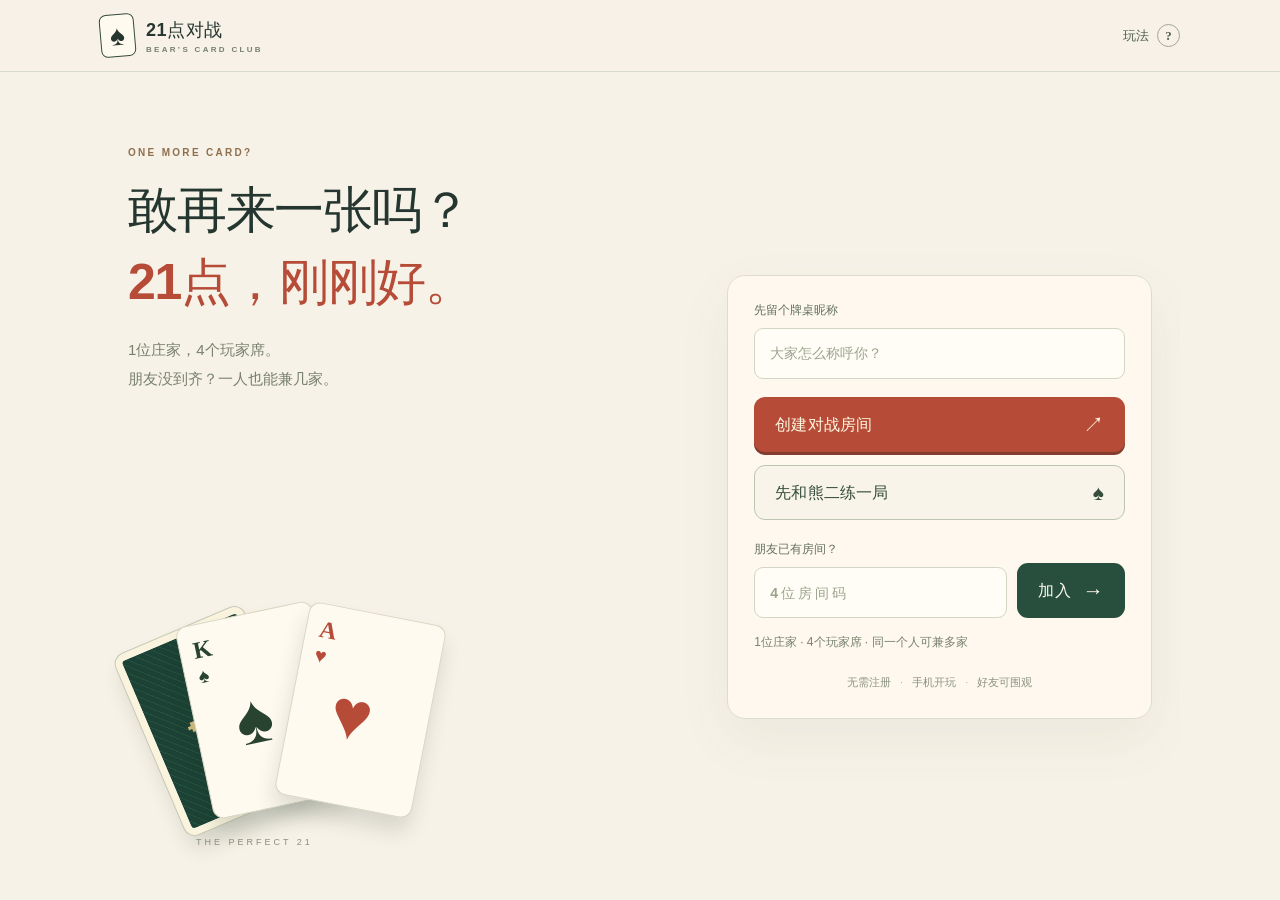
==== blackjack.html @ 20a83038 "Add mobile game hall and five-seat multiplayer blackjack" ====
<!doctype html>
<html lang="zh-CN">
<head>
  <meta charset="utf-8">
  <meta name="viewport" content="width=device-width,initial-scale=1,viewport-fit=cover">
  <meta name="theme-color" content="#143b31">
  <meta name="referrer" content="no-referrer">
  <meta name="description" content="和朋友来一局21点。手机开房、实时对战，也可以围观或先与熊二练习。">
  <title>21点对战 · 熊二游戏俱乐部</title>
  <link rel="stylesheet" href="blackjack.css?v=20261028-blackjack">
</head>
<body data-bj-screen="entry">
  <header class="bj-topbar">
    <a href="./" class="bj-brand" aria-label="返回游戏大厅"><span class="bj-brand-mark" aria-hidden="true">♠</span><span>21点对战<small>BEAR’S CARD CLUB</small></span></a>
    <button id="bjRules" class="bj-icon-button" type="button" aria-haspopup="dialog">玩法 <span aria-hidden="true">?</span></button>
  </header>

  <main class="bj-shell">
    <section id="bjEntry" class="bj-entry" aria-labelledby="bjEntryTitle">
      <div class="bj-entry-copy"><span class="bj-kicker">ONE MORE CARD?</span><h1 id="bjEntryTitle">敢再来一张吗？<em>21点，刚刚好。</em></h1><p>1位庄家，4个玩家席。<br>朋友没到齐？一人也能兼几家。</p></div>
      <div class="bj-card-fan" aria-hidden="true"><span class="bj-fan-card bj-fan-back">✦</span><span class="bj-fan-card bj-fan-ten"><b>K<span>♠</span></b><i>♠</i></span><span class="bj-fan-card bj-fan-ace"><b>A<span>♥</span></b><i>♥</i></span><span class="bj-fan-label">THE PERFECT 21</span></div>
      <div class="bj-entry-form">
        <label class="bj-field" for="bjName"><span>先留个牌桌昵称</span><input id="bjName" name="nickname" type="text" maxlength="16" autocomplete="nickname" placeholder="大家怎么称呼你？" enterkeyhint="done"></label>
        <p id="bjInviteNotice" class="bj-invite-notice" hidden>朋友已经为你留好位置，确认昵称就能入场。</p>
        <button id="bjAcceptInvite" class="bj-button bj-primary" type="button" hidden>确认昵称 · 进入邀请房间 <span aria-hidden="true">↗</span></button>
        <div id="bjEntryChoices" class="bj-entry-choices">
          <button id="bjCreate" class="bj-button bj-primary" type="button">创建对战房间 <span aria-hidden="true">↗</span></button>
          <button id="bjSolo" class="bj-button bj-outline" type="button">先和熊二练一局 <span aria-hidden="true">♠</span></button>
          <div class="bj-join-row"><label class="bj-field" for="bjJoinCode"><span>朋友已有房间？</span><input id="bjJoinCode" type="text" maxlength="4" inputmode="numeric" pattern="[0-9]{4}" autocomplete="off" placeholder="4位房间码" aria-label="4位数字房间码"></label><button id="bjJoin" class="bj-button bj-small" type="button">加入 <span aria-hidden="true">→</span></button></div>
        </div>
        <p id="bjEntryStatus" class="bj-status" role="status" aria-live="polite"></p>
        <p class="bj-entry-foot">无需注册 <span>·</span> 手机开玩 <span>·</span> 好友可围观</p>
      </div>
    </section>

    <section id="bjRoom" class="bj-room" hidden aria-labelledby="bjRoomTitle">
      <div class="bj-page-heading"><div><span class="bj-kicker">YOUR PRIVATE TABLE</span><h1 id="bjRoomTitle">牌桌准备好了。</h1></div><span id="bjConnection" class="bj-connection">连接中</span></div>
      <div id="bjRoomCodeCard" class="bj-room-code"><div><span>房间码</span><strong id="bjCode">— — — —</strong><small>让朋友输入房间码，或直接发邀请</small></div><span class="bj-room-suit" aria-hidden="true">♠</span></div>
      <div class="bj-room-identity"><span id="bjMyName"></span><strong id="bjMyRole"></strong></div>
      <div id="bjShareGrid" class="bj-share-grid"><button id="bjCopyPlayer" class="bj-button bj-primary" type="button">邀请玩家 <span aria-hidden="true">↗</span></button><button id="bjCopyWatch" class="bj-button bj-outline" type="button">邀请围观 <span aria-hidden="true">↗</span></button></div>
      <button id="bjStart" class="bj-button bj-primary bj-start" type="button">发牌 · 开始第一局 <span aria-hidden="true">→</span></button>
      <button id="bjEnterTable" class="bj-button bj-outline" type="button" hidden>回到牌桌 <span aria-hidden="true">→</span></button>
      <p id="bjRoomStatus" class="bj-status" role="status" aria-live="polite"></p>
      <section id="bjSeatsSection" class="bj-room-seats" aria-labelledby="bjSeatsTitle"><div class="bj-section-heading"><h2 id="bjSeatsTitle">四个玩家席 · 选你的位置</h2><span id="bjSeatCount">0 / 4 席</span></div><p id="bjSeatHelp" class="bj-seat-help">一人可兼多家，每手独立要牌、停牌与计分。</p><div id="bjSeatGrid" class="bj-seat-grid"></div></section>
      <details id="bjInviteLinks" class="bj-invite-links" hidden><summary>无法复制？长按网址分享 <span aria-hidden="true">⌄</span></summary><div class="bj-invite-link-fields"><label for="bjPlayerLink">玩家邀请 · 发给要牌的人<input id="bjPlayerLink" type="text" readonly aria-label="玩家邀请网址"></label><label for="bjWatchLink">围观邀请 · 可发给多位朋友<input id="bjWatchLink" type="text" readonly aria-label="围观邀请网址"></label><p>长按上方对应网址，即可复制分享。</p></div></details>
      <section id="bjRoomMembers" class="bj-room-members" aria-labelledby="bjMembersTitle"><div class="bj-section-heading"><h2 id="bjMembersTitle">本桌成员</h2><span id="bjMemberCount">0 人</span></div><div id="bjMembers" class="bj-members"></div></section>
      <div class="bj-room-rule"><span aria-hidden="true">♠</span><p>玩家先决定要牌或停牌。庄家按固定规则补牌，17点及以上必须停牌。</p></div>
      <div class="bj-room-utilities"><button id="bjReconnect" type="button">重新连接</button><button id="bjLeaveRoom" type="button">离开房间</button></div>
    </section>

    <section id="bjGame" class="bj-game" hidden aria-label="21点对战牌桌">
      <div class="bj-game-meta"><span id="bjRound">ROUND 01</span><span id="bjGameRole"></span><button id="bjOpenRoom" type="button">房间 <span aria-hidden="true">↗</span></button></div>
      <div class="bj-table">
        <section class="bj-hand bj-dealer" aria-labelledby="bjDealerName"><div class="bj-seat-heading"><div class="bj-seat-person"><span class="bj-avatar" aria-hidden="true">♠</span><div><span class="bj-seat-label">庄家</span><h2 id="bjDealerName">熊二</h2></div></div><div id="bjDealerScore" class="bj-hand-total">—<small>点数</small></div></div><div id="bjDealerCards" class="bj-hand-cards" aria-label="庄家手牌"></div><p id="bjDealerNote" class="bj-hand-note">庄家暗牌将在停牌后揭晓</p></section>
        <div class="bj-table-center"><span aria-hidden="true">✦</span><p id="bjTurnText" role="status" aria-live="polite">牌已就位，等你入场</p><span aria-hidden="true">✦</span></div>
        <div id="bjSeatTabs" class="bj-seat-tabs" role="tablist" aria-label="四个玩家席手牌"></div>
        <section class="bj-hand bj-player" aria-labelledby="bjPlayerName"><div class="bj-seat-heading"><div class="bj-seat-person"><span class="bj-avatar bj-avatar-player" aria-hidden="true">♥</span><div><span id="bjPlayerSeatLabel" class="bj-seat-label">玩家</span><h2 id="bjPlayerName">你</h2></div></div><div id="bjPlayerScore" class="bj-hand-total">—<small>点数</small></div></div><div id="bjPlayerCards" class="bj-hand-cards" aria-label="玩家手牌"></div><p id="bjPlayerNote" class="bj-hand-note">靠近21，别越过它</p></section>
        <span class="bj-table-watermark" aria-hidden="true">BLACKJACK</span>
      </div>
      <div class="bj-scoreboard" aria-label="本桌累计积分"><div><span id="bjDealerScoreName">庄家累计</span><strong id="bjDealerLedger">0</strong></div><span class="bj-score-divider">VS</span><div><span id="bjPlayerScoreName">玩家累计</span><strong id="bjPlayerLedger">0</strong></div></div>
      <p id="bjGameStatus" class="bj-status" role="status" aria-live="polite"></p>
      <div class="bj-table-actions"><button id="bjHit" class="bj-button bj-primary" type="button">要牌 <span aria-hidden="true">＋</span></button><button id="bjStand" class="bj-button bj-table-outline" type="button">停牌 <span aria-hidden="true">✓</span></button><button id="bjReturnActive" class="bj-button bj-primary is-full" type="button" hidden>回到我的行动席 →</button><button id="bjDealerStep" class="bj-button bj-primary" type="button" hidden>按规则补牌 <span aria-hidden="true">→</span></button><button id="bjGameStart" class="bj-button bj-primary" type="button" hidden>发牌 · 开始 <span aria-hidden="true">→</span></button><button id="bjNext" class="bj-button bj-primary" type="button" hidden>再来一局 <span aria-hidden="true">→</span></button><button id="bjViewResult" class="bj-button bj-table-outline" type="button" hidden>查看本局结果</button><p id="bjActionHint">每个决定，只需轻轻一点。</p></div>
    </section>
  </main>

  <dialog id="bjRulesDialog" class="bj-dialog bj-rules-dialog" aria-labelledby="bjRulesTitle"><button id="bjCloseRules" class="bj-dialog-close" type="button" aria-label="关闭玩法">×</button><span class="bj-kicker">KNOW YOUR CARDS</span><h2 id="bjRulesTitle">21点，怎么玩？</h2><p class="bj-rule-note">本桌1位庄家、4个玩家席。人少可一人兼几家，四手依次行动、各自与庄家比较；开局后本局席位锁定。</p><ol class="bj-rule-list"><li><b>靠近21点，但不能超过。</b><span>2–10按牌面计分，J、Q、K都是10点，A自动按1或11点计算。</span></li><li><b>玩家先选「要牌」或「停牌」。</b><span>超过21点立即爆牌；停牌后揭开庄家暗牌，庄家开始行动。</span></li><li><b>庄家按规则行动。</b><span>16点及以下必须补牌，17点及以上停牌，含A+6的软17。</span></li><li><b>天然21点优先。</b><span>起手两张A加10点牌叫天然21点，胜过多张组成的21点；同点或双方天然21点平局。</span></li><li><b>只比娱乐积分。</b><span>普通胜负±2分，天然21点胜负±3分，平局0分。每局重洗一副52张牌。</span></li></ol><p class="bj-rule-note">这是轻量对战版，暂不设分牌、加倍和保险。积分不涉及真实支付。</p><a class="bj-rule-source" href="https://bicyclecards.com/how-to-play/blackjack/" target="_blank" rel="noopener noreferrer">规则参考 · Bicycle ↗</a><button id="bjGotRules" class="bj-button bj-primary" type="button">知道了，回到牌桌</button></dialog>

  <dialog id="bjResultDialog" class="bj-dialog bj-result-dialog" aria-labelledby="bjResultTitle"><button id="bjCloseResult" class="bj-dialog-close" type="button" aria-label="关闭本局结果">×</button><span class="bj-result-symbol" aria-hidden="true">♠</span><span id="bjResultRound" class="bj-kicker">ROUND 01 · FINISHED</span><h2 id="bjResultTitle">这一局，漂亮。</h2><p id="bjResultReason"></p><div class="bj-result-hands"><div><span id="bjResultDealerName">庄家</span><strong id="bjResultDealerScore">—</strong><small id="bjResultDealerDelta">0 分</small></div><span>VS</span><div><span id="bjResultPlayerName">玩家</span><strong id="bjResultPlayerScore">—</strong><small id="bjResultPlayerDelta">0 分</small></div></div><div id="bjResultHands" class="bj-result-seat-list" hidden></div><button id="bjResultNext" class="bj-button bj-primary" type="button">再来一局 <span aria-hidden="true">→</span></button><button id="bjResultBack" class="bj-button bj-outline" type="button">看看牌桌</button><button id="bjResultSeats" class="bj-result-seats" type="button">调整下局席位 →</button><p id="bjResultWait" class="bj-result-wait" hidden>等待房主开始下一局</p></dialog>

  <noscript><p class="bj-noscript">开启浏览器的 JavaScript 后，即可加入21点对战。</p></noscript>
  <script src="vendor/mqtt.min.js"></script>
  <script src="room-core.js?v=20261028-club"></script>
  <script src="room-directory.js?v=20261027-hostfix"></script>
  <script src="blackjack-core.js?v=20261028-blackjack"></script>
  <script src="blackjack-table.js?v=20261028-blackjack"></script>
  <script src="blackjack-ui.js?v=20261028-blackjack"></script>
  <script src="blackjack-room.js?v=20261028-blackjack"></script>
</body>
</html>
---- blackjack.css ----
@charset "UTF-8";
:root{--bj-ink:#24362f;--bj-green:#143b31;--bj-green-light:#265345;--bj-cream:#f7f2e7;--bj-paper:#fffaf0;--bj-red:#b64b38;--bj-gold:#d6bc79;--bj-muted:#7a8276;--bj-line:#dcded0;--bj-top:72px;color-scheme:light;font-family:Inter,"PingFang SC","Microsoft YaHei",sans-serif;font-synthesis:none}
*{box-sizing:border-box}body{margin:0;min-width:280px;background:var(--bj-cream);color:var(--bj-ink);-webkit-font-smoothing:antialiased}button,input,a{-webkit-tap-highlight-color:transparent}button,input{font:inherit}button{cursor:pointer}button:disabled{cursor:default;opacity:.45;filter:saturate(.5)}button,a,input{touch-action:manipulation}button:focus-visible,a:focus-visible,input:focus-visible{outline:3px solid #ce9e55;outline-offset:4px}[hidden]{display:none!important}a{color:inherit}button{border:0}input{min-width:0}button,input{font-size:16px}.bj-topbar{min-height:var(--bj-top);padding:12px max(24px,calc((100vw - 1080px)/2));display:flex;align-items:center;justify-content:space-between;border-bottom:1px solid #d6dbce;background:#f7f2e7f2}.bj-brand{display:flex;align-items:center;gap:11px;text-decoration:none;font-size:18px;font-weight:800;letter-spacing:.5px}.bj-brand-mark{display:grid;place-items:center;width:35px;height:43px;border:1px solid #344b3c;border-radius:7px;font-size:28px;transform:rotate(-5deg);background:var(--bj-paper)}.bj-brand small{display:block;margin-top:3px;font-size:8px;font-weight:600;letter-spacing:2.3px;color:#76806f}.bj-icon-button{min-height:42px;padding:9px 0 9px 14px;display:flex;align-items:center;gap:8px;background:transparent;color:#52604f;font-size:13px}.bj-icon-button span{display:grid;place-items:center;width:23px;height:23px;border:1px solid #9fa890;border-radius:50%;font:600 13px Georgia,serif}.bj-shell{width:min(100%,1080px);margin:0 auto}.bj-kicker{display:block;font-size:10px;font-weight:700;line-height:1.7;letter-spacing:2.3px;color:#8f6f4e}.bj-button{min-height:54px;display:flex;align-items:center;justify-content:space-between;gap:12px;width:100%;padding:15px 20px;border:1px solid transparent;border-radius:11px;font-size:16px;font-weight:750;line-height:1.45;text-align:left;transition:background .15s,transform .15s;letter-spacing:.2px}.bj-button:active:not(:disabled){transform:translateY(2px)}.bj-button>span{font-size:21px;font-weight:400;line-height:1}.bj-primary{background:var(--bj-red);color:#fff6df;box-shadow:0 3px 0 #843c2e}.bj-primary:hover:not(:disabled){background:#a74433}.bj-outline{border-color:#bdc5b1;background:#f8f4e9;color:#374d3b}.bj-table-outline{border-color:#8f9f75;background:#eff0cf;color:#294739}.bj-small{width:auto;flex-shrink:0;min-width:91px;min-height:52px;justify-content:center;background:#284f3d;color:var(--bj-paper)}.bj-field{display:flex;flex-direction:column;gap:9px;font-size:12px;font-weight:650;color:#64705f}.bj-field input{width:100%;min-height:51px;padding:12px 15px;border:1px solid #d1d6c5;border-radius:9px;background:#fffdf5;color:#304b3b;outline-offset:3px}.bj-field input::placeholder{color:#9ca48f;font-size:14px}.bj-status{min-height:19px;margin:15px 0 0;font-size:12px;line-height:1.6;color:#78816d;overflow-wrap:anywhere}.bj-status:empty{display:none}.bj-status.is-error{color:#b74c38}.bj-entry{position:relative;display:grid;grid-template-columns:1.1fr .9fr;grid-template-rows:auto auto;gap:20px 80px;min-height:calc(100dvh - var(--bj-top));padding:72px 28px 50px;overflow:hidden}.bj-entry-copy{position:relative;z-index:2;grid-column:1;grid-row:1}.bj-entry-copy h1{margin:17px 0 21px;font-size:clamp(32px,4.1vw,50px);font-weight:850;line-height:1.3;letter-spacing:-1.2px}.bj-entry-copy h1 em{display:block;margin-top:7px;color:var(--bj-red);font-style:normal}.bj-entry-copy>p{font-size:15px;line-height:1.9;color:#78806e}.bj-entry-form{grid-column:2;grid-row:1/3;align-self:center;position:relative;z-index:3;width:100%;padding:26px;border:1px solid #dbdecf;border-radius:18px;background:#fffaf0d9;box-shadow:0 20px 55px #4d584911}.bj-entry-choices{display:grid;gap:13px;margin-top:18px}.bj-entry-foot{font-size:11px;color:#8b927f;text-align:center;margin:22px 0 0;line-height:1.6}.bj-entry-foot span{padding:0 6px;color:#b3b8a4}.bj-join-row{display:flex;align-items:flex-end;gap:10px;margin-top:8px}.bj-join-row .bj-field{flex:1}.bj-join-row input{letter-spacing:3px;font-variant-numeric:tabular-nums}.bj-invite-notice{margin:15px 0;color:#78816d;font-size:13px;line-height:1.75}.bj-card-fan{grid-column:1;grid-row:2;align-self:end;height:250px;position:relative;margin-top:-5px}.bj-fan-card{position:absolute;top:12px;left:65px;width:139px;height:196px;padding:13px;border:1px solid #dbd8c5;border-radius:11px;background:var(--bj-paper);box-shadow:0 14px 20px #172b2023;transform:rotate(-12deg);color:#294331}.bj-fan-card b{display:flex;flex-direction:column;gap:0;font:700 24px/1 Georgia,serif}.bj-fan-card b>span{font-size:20px;margin-top:4px}.bj-fan-card i{position:absolute;top:70px;left:40px;font:normal 70px/1 Georgia,serif}.bj-fan-back{left:17px;top:23px;transform:rotate(-23deg);display:grid;place-items:center;border:7px solid #faf4df;background:repeating-linear-gradient(45deg,#254f3e 0 1px,#1c4235 1px 6px);outline:1px solid #c7cbb7;color:#d5bd80;font-size:54px}.bj-fan-ace{left:163px;top:12px;transform:rotate(11deg);color:var(--bj-red)}.bj-fan-label{position:absolute;bottom:3px;left:68px;font-size:9px;letter-spacing:3px;color:#8c8f7a}.bj-page-heading{display:flex;justify-content:space-between;align-items:center;gap:15px;margin:0 0 25px}.bj-page-heading h1{font-size:30px;line-height:1.3;letter-spacing:-.7px;margin:8px 0 0}.bj-room{width:min(100%,640px);padding:39px 26px 40px;margin:0 auto}.bj-connection{display:inline-flex;align-items:center;gap:5px;min-width:68px;flex-shrink:0;font-size:11px;color:#89937b}.bj-connection:before{content:"";width:6px;height:6px;border-radius:50%;background:#bdaf77}.bj-connection.is-connected{color:#547b4c}.bj-connection.is-connected:before{background:#64895c}.bj-room-code{display:flex;justify-content:space-between;align-items:center;position:relative;padding:25px 26px;border-radius:14px;background:var(--bj-green);color:#fff7e5;overflow:hidden}.bj-room-code>div{z-index:1}.bj-room-code>div>span{display:block;font-size:11px;letter-spacing:2px;color:#b8c6a7}.bj-room-code strong{display:block;margin:9px 0 8px;font:600 43px/1.1 Georgia,serif;letter-spacing:10px}.bj-room-code small{font-size:10px;color:#c6cbb4}.bj-room-suit{position:absolute;right:15px;bottom:-20px;color:#73927025;font:150px/1 Georgia,serif;transform:rotate(-15deg)}.bj-room-identity{display:flex;justify-content:space-between;align-items:center;gap:10px;margin:20px 0 15px;font-size:14px;line-height:1.5}.bj-room-identity>span{min-width:0;overflow-wrap:anywhere}.bj-room-identity>strong{flex-shrink:0;padding:5px 9px;border:1px solid #cdd3bd;border-radius:6px;color:#71805e;font-size:10px}.bj-share-grid{display:grid;grid-template-columns:1fr 1fr;gap:13px}.bj-share-grid .bj-button{font-size:14px;padding-left:15px;padding-right:15px}.bj-room-members{margin:29px 0 21px}.bj-section-heading{display:flex;align-items:center;justify-content:space-between;gap:10px;border-bottom:1px solid #d6dccb;padding-bottom:12px}.bj-section-heading h2{margin:0;font-size:14px}.bj-section-heading>span{font-size:11px;color:#929a82}.bj-members{display:grid;gap:3px;padding-top:4px}.bj-member{display:flex;align-items:center;justify-content:space-between;gap:15px;padding:13px 0;border-bottom:1px solid #e3e6da;font-size:14px}.bj-member-name{display:flex;align-items:center;gap:9px;overflow-wrap:anywhere;min-width:0}.bj-member-symbol{display:grid;place-items:center;width:28px;height:31px;flex-shrink:0;border:1px solid #d0d8c2;border-radius:6px;background:#edf0df;color:#67805b;font-size:17px}.bj-member-role{flex-shrink:0;font-size:10px;color:#7d8b6f}.bj-empty-members{padding:17px 0;color:#8d967e;font-size:13px}.bj-room-rule{display:flex;align-items:center;gap:12px;color:#868f7a;font-size:11px;line-height:1.8;margin:17px 0 22px}.bj-room-rule>span{font-size:27px;color:#9aa58a}.bj-room-rule p{margin:0}.bj-start{margin-bottom:12px}.bj-room-utilities{display:flex;justify-content:center;gap:20px;margin-top:28px}.bj-room-utilities button{min-height:40px;padding:8px;background:none;color:#939982;font-size:11px}.bj-game{width:min(100%,820px);margin:0 auto;padding:17px 24px 24px}.bj-game-meta{display:flex;align-items:center;gap:12px;margin:0 0 12px;min-height:29px;font-size:11px;line-height:1.4;letter-spacing:1px;color:#718269}.bj-game-meta>span:nth-child(2){margin-left:auto;font-size:10px;letter-spacing:0;color:#8c947c}.bj-game-meta button{min-height:32px;background:none;color:#506b4f;font-size:11px;padding:6px 0 6px 7px;white-space:nowrap}.bj-table{position:relative;overflow:hidden;padding:28px 31px 24px;border:1px solid #40654e;border-radius:29px;background:radial-gradient(ellipse at 50% 40%,#2a5946 0,#204c3b 35%,#173d30 80%);box-shadow:inset 0 0 0 7px #244e3c,inset 0 0 0 8px #54715a45,0 6px 0 #d7d7be;color:#f6edda;min-height:460px}.bj-table:before{content:"";position:absolute;inset:15px;border:1px solid #78947732;border-radius:17px;pointer-events:none}.bj-hand{position:relative;z-index:1}.bj-seat-heading{display:flex;justify-content:space-between;align-items:center;gap:15px;margin:0 0 15px}.bj-seat-person{display:flex;align-items:center;gap:9px;min-width:0}.bj-avatar{width:33px;height:37px;flex-shrink:0;display:grid;place-items:center;border:1px solid #7c987266;border-radius:9px;background:#f7f1cf0a;color:#cfdbb1;font-size:21px}.bj-avatar-player{color:#e0a08c;background:#c45b4617;border-color:#bc897055}.bj-seat-label{display:block;margin-bottom:2px;font-size:8px;letter-spacing:1px;color:#b6c49e}.bj-seat-person h2{margin:0;font-size:13px;font-weight:650;line-height:1.4;max-width:360px;overflow-wrap:anywhere}.bj-hand-total{display:flex;gap:5px;align-items:baseline;color:#f6f1cc;font-size:25px;font-weight:750;line-height:1;font-variant-numeric:tabular-nums}.bj-hand-total>small{font-size:8px;font-weight:500;color:#afc39c}.bj-hand-total.is-bust{color:#ee9b82}.bj-hand-total.is-natural{color:#f7dc89}.bj-hand-cards{display:flex;gap:10px;min-height:104px;overflow-x:auto;overflow-y:hidden;padding:3px 2px 9px;scrollbar-width:thin;scrollbar-color:#90a88455 transparent;overscroll-behavior-x:contain;scroll-snap-type:x proximity}.bj-card{position:relative;display:flex;align-items:center;justify-content:center;flex:0 0 72px;width:72px;height:102px;overflow:hidden;scroll-snap-align:start;padding:8px;border:1px solid #e6e0c7;border-radius:7px;background:linear-gradient(140deg,#fffdf1,#efe9d5);color:#284338;box-shadow:0 4px 0 #102c2266,0 5px 12px #0b211d25;animation:bj-deal .25s ease-out both}.bj-card.is-red{color:#b64b38}.bj-card-corner{position:absolute;left:7px;top:7px;display:flex;flex-direction:column;align-items:center;font:700 16px/1.05 Georgia,serif}.bj-card-corner>small{font-size:12px;margin-top:2px;line-height:1}.bj-card-corner.is-bottom{left:auto;top:auto;right:7px;bottom:7px;transform:rotate(180deg)}.bj-card-pip{font:normal 36px/1 Georgia,serif;margin-top:2px}.bj-card.is-hidden{border:4px solid #f4edda;background:repeating-linear-gradient(45deg,#92452f 0 1px,#a5573f 1px 5px);color:#f4ddb0;box-shadow:0 4px 0 #102c2255;outline:1px solid #c5bda2;outline-offset:-1px}.bj-card-back{display:grid;place-items:center;border:1px solid #d5ab7588;width:100%;height:100%;border-radius:3px;font-size:33px}.bj-card-placeholder{display:grid;place-items:center;flex:0 0 72px;height:102px;border:1px dashed #99b08a66;border-radius:7px;color:#8aaa7c66;font-size:27px;background:#f0eacb04}.bj-hand-note{margin:1px 0 0;font-size:9px;color:#a8be95;line-height:1.5;min-height:14px}.bj-table-center{display:flex;align-items:center;justify-content:center;gap:13px;min-height:54px;margin:10px 0;color:#a5bb8a}.bj-table-center>span{font-size:11px;color:#ccbb7e66}.bj-table-center p{margin:0;text-align:center;font-size:11px;letter-spacing:.5px;line-height:1.5;color:#d6dfb7}.bj-table-watermark{position:absolute;left:0;right:0;bottom:5px;text-align:center;font:600 8px/1.5 Georgia,serif;letter-spacing:5px;color:#a2b18b25}.bj-scoreboard{display:flex;justify-content:center;align-items:center;gap:35px;margin:22px 0 0;padding:14px 15px;border:1px solid #d6dcc9;border-radius:11px;background:#fdf9ee}.bj-scoreboard>div{display:flex;align-items:center;gap:13px;min-width:0}.bj-scoreboard>div>span{font-size:10px;color:#7b886e;max-width:190px;overflow-wrap:anywhere;line-height:1.5}.bj-scoreboard>div>strong{font-size:24px;line-height:1.2;letter-spacing:-1px;color:#38533c;font-variant-numeric:tabular-nums}.bj-score-divider{font-size:8px;letter-spacing:1px;color:#adb39d}.bj-table-actions{display:grid;grid-template-columns:1fr 1fr;gap:12px;margin-top:20px}.bj-table-actions .bj-button{min-height:58px}.bj-table-actions .bj-button.is-full{grid-column:1/-1}#bjActionHint{grid-column:1/-1;margin:2px 0 0;font-size:10px;line-height:1.6;text-align:center;color:#8c9781;min-height:16px}.bj-dialog{width:min(470px,calc(100vw - 28px));max-height:85dvh;overflow:auto;overscroll-behavior:contain;border:1px solid #d3d5bf;border-radius:19px;padding:30px 28px;background:var(--bj-paper);color:var(--bj-ink);box-shadow:0 25px 100px #081e25aa}.bj-dialog::backdrop{background:#0b281fe0;backdrop-filter:blur(5px)}.bj-dialog-close{position:absolute;right:12px;top:12px;width:40px;height:40px;display:grid;place-items:center;border:1px solid #d9ddca;border-radius:50%;background:#faf4e3;color:#7f8d70;font-size:24px}.bj-dialog h2{margin:12px 30px 21px 0;font-size:27px;line-height:1.35;letter-spacing:-.5px}.bj-rule-list{display:grid;gap:20px;list-style:none;counter-reset:bj-rule;margin:22px 0;padding:0}.bj-rule-list li{position:relative;counter-increment:bj-rule;padding-left:30px}.bj-rule-list li:before{content:"0" counter(bj-rule);position:absolute;left:0;top:3px;color:#b68c65;font-size:10px;font-weight:800}.bj-rule-list b{display:block;margin-bottom:6px;font-size:14px;line-height:1.6}.bj-rule-list span{display:block;color:#7e8874;font-size:12px;line-height:1.8}.bj-rule-note{padding:13px 14px;border-left:2px solid #d9c184;background:#f1ecd9;color:#7e866f;font-size:11px;line-height:1.75}.bj-rule-source{display:inline-block;margin:5px 0 24px;color:#988b66;font-size:10px;text-decoration:none}.bj-result-dialog{text-align:center;padding-top:30px}.bj-result-symbol{display:block;margin:0 0 14px;color:var(--bj-red);font:58px/1 Georgia,serif}.bj-result-dialog .bj-kicker{font-size:8px;letter-spacing:2px}.bj-result-dialog h2{margin:12px 0;font-size:31px}.bj-result-dialog>p{font-size:12px;line-height:1.8;color:#7b876e}.bj-result-hands{display:flex;align-items:center;justify-content:center;gap:21px;padding:23px 0 25px;margin:22px 0 24px;border-top:1px solid #dce0cd;border-bottom:1px solid #dce0cd}.bj-result-hands>div{display:flex;flex-direction:column;gap:9px;flex:1;min-width:0}.bj-result-hands>span{font-size:9px;color:#9aa68b}.bj-result-hands>div>span{font-size:11px;overflow-wrap:anywhere;color:#7b876d}.bj-result-hands>div>strong{font-size:35px;line-height:1.2;font-variant-numeric:tabular-nums}.bj-result-hands>div>small{font-size:12px;font-weight:700;color:#a3583f}.bj-result-hands>div>small.is-positive{color:#567b44}.bj-result-dialog .bj-button{margin-top:12px}.bj-result-wait{margin-top:19px!important;font-size:11px!important}.bj-noscript{margin:30px;padding:20px;border:1px solid #b8bea5;border-radius:12px}.bj-result-dialog[data-outcome=win] .bj-result-symbol{color:#b64b38}.bj-result-dialog[data-outcome=loss] .bj-result-symbol{color:#859373}.bj-result-dialog[data-outcome=push] .bj-result-symbol{color:#b79a5c}
@keyframes bj-deal{from{opacity:0;transform:translateY(-8px) rotate(-3deg)}to{opacity:1;transform:translateY(0) rotate(0)}}
.bj-invite-links{display:block;margin:17px 0 6px;padding:12px 15px;border:1px solid #d8ddca;border-radius:10px;background:#efefdf}.bj-invite-links summary{display:flex;align-items:center;justify-content:space-between;gap:10px;min-height:24px;list-style:none;font-size:10px;color:#879477;cursor:pointer}.bj-invite-links summary::-webkit-details-marker{display:none}.bj-invite-links summary>span{font-size:14px}.bj-invite-link-fields{display:grid;gap:12px;margin-top:13px}.bj-invite-links label{display:flex;flex-direction:column;gap:7px;min-width:0;font-size:10px;color:#7c896c;line-height:1.5}.bj-invite-links input{width:100%;min-width:0;min-height:42px;padding:10px 11px;border:1px solid #cbd3bc;border-radius:6px;background:#fffdf2;color:#5f7551;font:11px/1.5 Consolas,monospace;text-overflow:ellipsis}.bj-invite-link-fields>p{margin:0;font-size:9px;line-height:1.6;color:#98a087}.bj-share-grid+.bj-start{margin-top:17px}.bj-share-grid+#bjStart[hidden]+#bjEnterTable{margin-top:17px}
@media(max-width:680px){:root{--bj-top:calc(66px + env(safe-area-inset-top))}.bj-topbar{padding:calc(10px + env(safe-area-inset-top)) 18px 10px;min-height:var(--bj-top)}.bj-brand{font-size:16px;gap:9px}.bj-brand-mark{width:30px;height:36px;font-size:25px}.bj-brand small{font-size:7px;letter-spacing:1.8px}.bj-icon-button{font-size:12px;min-height:40px}.bj-shell{width:100%}.bj-entry{display:flex;flex-direction:column;gap:0;padding:32px 24px 31px;min-height:calc(100dvh - var(--bj-top))}.bj-entry-copy .bj-kicker{font-size:8px;letter-spacing:2.2px}.bj-entry-copy h1{font-size:31px;line-height:1.3;letter-spacing:-.8px;margin:12px 0 12px}.bj-entry-copy h1 em{margin-top:4px}.bj-entry-copy>p{font-size:12px;line-height:1.8;margin:0 0 0}.bj-card-fan{position:absolute;top:40px;right:-85px;width:230px;height:185px;opacity:.5;pointer-events:none;transform:rotate(12deg);z-index:1}.bj-fan-card{left:22px;top:12px;width:92px;height:135px;border-radius:7px;padding:8px}.bj-fan-card b{font-size:18px}.bj-fan-card b>span{font-size:13px;margin-top:3px}.bj-fan-card i{font-size:46px;left:25px;top:51px}.bj-fan-back{left:-4px;top:23px;border-width:5px;font-size:34px}.bj-fan-ace{left:87px;top:12px}.bj-fan-label{display:none}.bj-entry-form{width:100%;padding:0;border:0;box-shadow:none;border-radius:0;background:transparent;margin:30px 0 0}.bj-field{font-size:11px;gap:8px}.bj-field input{min-height:51px;font-size:16px;padding:12px 14px;border-radius:9px;background:#fffdf6}.bj-entry-choices{gap:13px;margin-top:15px}.bj-entry-choices>.bj-button{min-height:56px;font-size:15px}.bj-entry-foot{font-size:10px;margin-top:23px}.bj-join-row{gap:10px;margin-top:7px}.bj-small{min-height:52px;min-width:81px;font-size:14px}.bj-page-heading{gap:10px;margin-bottom:23px}.bj-page-heading .bj-kicker{font-size:8px;letter-spacing:1.8px}.bj-page-heading h1{font-size:27px;letter-spacing:-.5px}.bj-room{padding:29px 23px 30px}.bj-room-code{padding:23px 21px}.bj-room-code strong{font-size:39px;letter-spacing:9px}.bj-room-code small{font-size:9px}.bj-room-identity{font-size:13px;margin-top:21px}.bj-room-identity>strong{font-size:9px}.bj-share-grid{gap:11px}.bj-share-grid .bj-button{font-size:13px;min-height:51px;padding:13px 13px}.bj-room-members{margin-top:25px}.bj-room-rule{font-size:10px;margin:17px 0 21px}.bj-start{min-height:55px;font-size:15px}.bj-game{padding:10px 14px calc(158px + env(safe-area-inset-bottom));min-height:calc(100dvh - var(--bj-top))}.bj-game-meta{margin-bottom:8px;min-height:28px;font-size:9px}.bj-game-meta>span:nth-child(2){font-size:9px}.bj-game-meta button{font-size:10px;min-height:31px}.bj-table{padding:22px 19px 21px;border-radius:24px;min-height:424px;box-shadow:inset 0 0 0 6px #244e3c,inset 0 0 0 7px #54715a45,0 5px 0 #d7d7be}.bj-table:before{inset:12px;border-radius:15px}.bj-seat-heading{margin-bottom:12px}.bj-seat-person{gap:8px}.bj-avatar{width:29px;height:32px;font-size:20px;border-radius:7px}.bj-seat-person h2{font-size:12px;max-width:184px}.bj-seat-label{font-size:7px;margin-bottom:1px;line-height:1.6}.bj-hand-total{font-size:23px;gap:4px}.bj-hand-total>small{font-size:8px}.bj-hand-cards{gap:8px;min-height:100px;padding-top:2px;padding-bottom:7px}.bj-card{flex-basis:65px;width:65px;height:94px;padding:7px;border-radius:6px}.bj-card-placeholder{flex-basis:65px;height:94px}.bj-card-corner{font-size:15px;top:6px;left:6px}.bj-card-corner>small{font-size:11px}.bj-card-corner.is-bottom{right:6px;bottom:6px}.bj-card-pip{font-size:32px}.bj-card-back{font-size:30px}.bj-hand-note{font-size:8px;min-height:13px}.bj-table-center{margin:8px 0;min-height:48px;gap:9px}.bj-table-center p{font-size:10px;line-height:1.5}.bj-scoreboard{margin-top:17px;gap:23px;padding:12px 13px;border-radius:9px}.bj-scoreboard>div{gap:9px}.bj-scoreboard>div>span{font-size:9px;max-width:100px}.bj-scoreboard>div>strong{font-size:21px}.bj-score-divider{font-size:7px}.bj-game>.bj-status{font-size:10px;margin-top:12px}.bj-table-actions{position:fixed;z-index:30;bottom:0;left:0;right:0;margin:0;padding:13px 19px calc(12px + env(safe-area-inset-bottom));gap:11px;background:linear-gradient(#f7f2e7ee,#f7f2e7 25%);border-top:1px solid #dedfce;box-shadow:0 -10px 25px #f7f2e799}.bj-table-actions .bj-button{min-height:57px;font-size:17px;padding:14px 17px;border-radius:10px}.bj-table-actions #bjViewResult{font-size:13px}.bj-table-actions #bjActionHint{font-size:10px;min-height:16px;margin:1px 0 0;line-height:1.6}.bj-dialog{padding:28px 22px;max-height:86dvh;width:calc(100vw - 30px);border-radius:17px}.bj-dialog h2{font-size:25px}.bj-result-dialog h2{font-size:29px}.bj-result-symbol{font-size:49px;margin-bottom:13px}.bj-result-hands{gap:14px;margin-top:20px}.bj-result-hands>div>strong{font-size:32px}.bj-result-dialog>.bj-button{min-height:53px}.bj-rule-list{gap:19px}.bj-rule-list b{font-size:13px}.bj-rule-list span{font-size:11px}}
@media(max-width:350px){.bj-topbar{padding-left:15px;padding-right:15px}.bj-entry{padding:27px 20px}.bj-entry-copy h1{font-size:28px}.bj-entry-copy>p{font-size:11px}.bj-card-fan{right:-103px;top:34px;opacity:.35}.bj-entry-form{margin-top:25px}.bj-entry-foot{font-size:9px}.bj-room{padding:25px 19px}.bj-page-heading h1{font-size:24px}.bj-page-heading .bj-kicker{font-size:7px;letter-spacing:1.4px}.bj-connection{font-size:9px;min-width:59px}.bj-room-code strong{font-size:35px}.bj-share-grid .bj-button{padding:13px 11px;font-size:12px}.bj-game{padding-left:11px;padding-right:11px}.bj-table{padding-left:16px;padding-right:16px;min-height:410px}.bj-seat-person h2{max-width:140px;font-size:11px}.bj-hand-cards{gap:7px;min-height:94px}.bj-card{flex-basis:59px;width:59px;height:86px}.bj-card-placeholder{flex-basis:59px;height:86px}.bj-card-corner{font-size:13px}.bj-card-corner>small{font-size:10px}.bj-card-pip{font-size:29px}.bj-table-center{min-height:43px}.bj-table-center p{font-size:9px}.bj-scoreboard{gap:16px;padding:11px 10px}.bj-scoreboard>div{gap:7px}.bj-scoreboard>div>span{font-size:8px;max-width:86px}.bj-scoreboard>div>strong{font-size:20px}.bj-table-actions{padding-left:16px;padding-right:16px}.bj-dialog{padding-left:18px;padding-right:18px}.bj-result-hands{gap:10px}.bj-result-hands>div>span{font-size:10px}}
@media(max-width:680px) and (max-height:740px){.bj-game{padding-bottom:110px}.bj-table{min-height:375px;padding-top:19px;padding-bottom:19px}.bj-seat-heading{margin-bottom:9px}.bj-hand-cards{min-height:84px}.bj-card{height:80px;flex-basis:56px;width:56px}.bj-card-placeholder{height:80px;flex-basis:56px}.bj-card-corner{font-size:12px;top:5px;left:5px}.bj-card-corner>small{font-size:9px}.bj-card-corner.is-bottom{right:5px;bottom:5px}.bj-card-pip{font-size:28px}.bj-table-center{min-height:35px;margin:6px 0}.bj-scoreboard{margin-top:13px;padding-top:10px;padding-bottom:10px}.bj-table-actions{padding-top:10px}.bj-table-actions .bj-button{min-height:51px;font-size:16px}.bj-hand-note{font-size:8px}.bj-game>.bj-status{margin-top:9px}}
@media(max-width:680px) and (max-height:740px){.bj-table{min-height:340px;padding-top:16px;padding-bottom:17px}.bj-hand-cards{min-height:80px}.bj-card{height:74px;flex-basis:52px;width:52px}.bj-card-placeholder{height:74px;flex-basis:52px}.bj-table-center{min-height:30px}.bj-card-pip{font-size:26px}}
@media(max-width:680px) and (max-height:620px){.bj-table{min-height:300px;padding-top:14px;padding-bottom:14px}.bj-seat-heading{margin-bottom:8px}.bj-avatar{height:28px;width:26px;font-size:18px}.bj-seat-person h2{font-size:11px}.bj-hand-total{font-size:21px}.bj-hand-cards{min-height:72px}.bj-card{height:66px;flex-basis:47px;width:47px}.bj-card-placeholder{height:66px;flex-basis:47px}.bj-card-corner{font-size:11px;left:4px;top:4px}.bj-card-corner>small{font-size:8px}.bj-card-corner.is-bottom{right:4px;bottom:4px}.bj-card-pip{font-size:23px}.bj-hand-note{min-height:11px;font-size:7px}.bj-table-center{min-height:25px;margin:4px 0}.bj-table-center p{font-size:9px}.bj-scoreboard{padding-top:8px;padding-bottom:8px}.bj-table-actions .bj-button{min-height:49px}.bj-table-actions{padding-top:8px;padding-bottom:calc(9px + env(safe-area-inset-bottom))}}
.bj-room-seats{margin:25px 0 21px}.bj-seat-help{margin:11px 0 13px;font-size:11px;color:#839174;line-height:1.7}.bj-seat-grid{display:grid;grid-template-columns:repeat(2,minmax(0,1fr));gap:11px}.bj-room-seat{min-width:0;padding:13px;border:1px solid #cfd8bf;border-radius:11px;background:#fbfaf0}.bj-room-seat.is-owned{border-color:#7f9b6b;background:#edf1dc;box-shadow:inset 0 0 0 1px #7f9b6b33}.bj-room-seat.is-empty{border-style:dashed;background:#f4f3e7}.bj-room-seat-head{display:flex;align-items:center;justify-content:space-between;gap:6px;font-size:12px;color:#536e49}.bj-room-seat-head>span{font-size:9px;color:#8b9878}.bj-room-seat-name{display:block;overflow:hidden;text-overflow:ellipsis;white-space:nowrap;margin:9px 0 11px;font-size:13px;color:#445f3f}.bj-room-seat>button{display:block;width:100%;min-height:44px;padding:10px 7px;border:1px solid #9ead88;border-radius:7px;background:#e4eacf;color:#4b6b42;font-size:11px;font-weight:700}.bj-room-seat.is-owned>button{background:transparent;border-color:#bcc8a5;color:#839273}.bj-room-seat>small{display:block;min-height:31px;padding:5px 0;font-size:9px;line-height:1.6;color:#99a18a}.bj-seat-tabs{display:grid;grid-template-columns:repeat(4,minmax(0,1fr));gap:7px;position:relative;z-index:2;margin:0 0 18px}.bj-seat-tab{display:flex;min-width:0;flex-direction:column;align-items:flex-start;gap:4px;min-height:87px;padding:9px 10px;border:1px solid #78956d55;border-radius:8px;background:#0b2f2522;color:#c2d0a9;box-shadow:none;text-align:left;line-height:1.25}.bj-seat-tab.is-inspected{border-color:#e1d091aa;background:#e7dfab18;box-shadow:inset 0 0 0 1px #e1d09144}.bj-seat-tab.is-active-turn{border-top:3px solid #e0bc6e;padding-top:7px}.bj-seat-tab.is-owned .bj-seat-tab-label{color:#ebd398}.bj-seat-tab:disabled{opacity:.45;cursor:default}.bj-seat-tab-label{font-size:9px;color:#abc198;font-weight:700}.bj-seat-tab>strong{font-size:21px;line-height:1;color:#faf1d4;font-variant-numeric:tabular-nums}.bj-seat-tab-name{display:block;width:100%;overflow:hidden;text-overflow:ellipsis;white-space:nowrap;font-size:9px;color:#b3c69d}.bj-seat-tab>small{font-size:8px;color:#b4c19b;white-space:nowrap}.bj-result-seat-list{margin:0 0 17px;text-align:left}.bj-result-seat{display:flex;align-items:center;gap:12px;padding:12px 0;border-bottom:1px solid #e0e4d3;min-width:0}.bj-result-seat>div{flex:1;min-width:0}.bj-result-seat strong{display:block;overflow:hidden;white-space:nowrap;text-overflow:ellipsis;font-size:12px;color:#526d48;line-height:1.5}.bj-result-seat small{display:block;margin-top:3px;color:#9aa48b;font-size:9px;line-height:1.5}.bj-result-seat-outcome{flex-shrink:0;font-size:11px;font-weight:750}.bj-result-seat-outcome.is-win{color:#66834e}.bj-result-seat-outcome.is-loss{color:#b06850}.bj-result-seat-outcome.is-push{color:#a49267}.bj-result-seat>b{flex-shrink:0;min-width:38px;text-align:right;font-size:14px;color:#ae6b51}.bj-result-seat>b.is-positive{color:#66834e}.bj-result-seats{display:inline-block;min-height:37px;margin-top:10px;padding:8px 4px;background:transparent;color:#8b977b;font-size:11px}.bj-result-dialog.is-multi .bj-result-symbol{display:none}.bj-result-dialog.is-multi h2{font-size:26px}.bj-result-dialog.is-multi .bj-result-hands{padding:15px 0;margin:15px 0 13px}.bj-result-dialog.is-multi .bj-result-hands>div>strong{font-size:27px}.bj-result-dialog.is-multi #bjResultBack,.bj-result-dialog.is-multi #bjResultSeats{display:inline-flex;align-items:center;justify-content:center;width:calc(50% - 5px);min-height:39px;margin-top:9px;padding:8px 4px;border:0;background:transparent;box-shadow:none;font-size:11px}.bj-result-dialog.is-multi #bjResultSeats{margin-left:5px}.bj-result-dialog.is-multi #bjResultNext{min-height:49px}.bj-result-dialog.is-multi .bj-result-wait{margin-top:8px!important}
@media(max-width:680px){.bj-seat-tabs{gap:6px;margin-bottom:11px}.bj-seat-tab{min-height:74px;padding:7px 7px;gap:3px;border-radius:6px}.bj-seat-tab.is-active-turn{padding-top:5px}.bj-seat-tab-label{font-size:8px}.bj-seat-tab>strong{font-size:18px}.bj-seat-tab-name{font-size:8px}.bj-seat-tab>small{font-size:7px}.bj-room-seats{margin-top:22px}.bj-room-seat{padding:11px}.bj-room-seat-head{font-size:11px}.bj-room-seat-head>span{font-size:8px}.bj-room-seat-name{font-size:12px;margin:8px 0 10px}.bj-seat-help{font-size:10px}.bj-result-dialog.is-multi{padding-top:23px;padding-bottom:20px}.bj-result-dialog.is-multi h2{font-size:24px;margin-top:9px}.bj-result-dialog.is-multi>p{font-size:11px}.bj-result-dialog.is-multi .bj-result-hands{padding:12px 0;margin-top:12px}.bj-result-dialog.is-multi .bj-result-hands>div>strong{font-size:25px}.bj-result-dialog.is-multi .bj-result-hands>div>small{font-size:10px}.bj-result-seat{padding:9px 0;gap:9px}.bj-result-seat strong{font-size:11px}.bj-result-seat small{font-size:8px}.bj-result-seat>b{font-size:13px}.bj-result-seat-list{margin-bottom:12px}}
@media(max-width:680px) and (max-height:740px){.bj-table{padding-top:12px;padding-bottom:12px;min-height:335px}.bj-dealer .bj-seat-heading{margin-bottom:5px}.bj-dealer .bj-avatar{height:26px;width:25px;font-size:17px}.bj-dealer .bj-hand-cards{min-height:60px;padding-bottom:4px}.bj-dealer .bj-card{height:55px;width:39px;flex-basis:39px}.bj-dealer .bj-card-placeholder{height:55px;flex-basis:39px}.bj-dealer .bj-card-corner{font-size:10px;left:4px;top:4px}.bj-dealer .bj-card-corner>small{font-size:7px}.bj-dealer .bj-card-corner.is-bottom{right:4px;bottom:4px}.bj-dealer .bj-card-pip{font-size:20px}.bj-dealer .bj-card-back{font-size:23px}.bj-player .bj-hand-cards{min-height:73px}.bj-player .bj-card{height:67px;width:48px;flex-basis:48px}.bj-player .bj-card-placeholder{height:67px;flex-basis:48px}.bj-player .bj-seat-heading{margin-bottom:5px}.bj-seat-tabs{margin-bottom:9px}.bj-seat-tab{min-height:62px;gap:2px;padding:5px 6px}.bj-seat-tab.is-active-turn{padding-top:3px}.bj-seat-tab>strong{font-size:16px}.bj-seat-tab-name{font-size:7px}.bj-seat-tab-label{font-size:7px}.bj-seat-tab>small{font-size:7px}.bj-table-center{min-height:22px;margin:4px 0 7px}.bj-table-center p{font-size:9px}.bj-hand-note{min-height:10px;font-size:7px}.bj-scoreboard{margin-top:11px;padding-top:9px;padding-bottom:9px}}
@media(max-width:680px) and (max-height:620px){.bj-table{min-height:300px;padding-top:10px;padding-bottom:10px}.bj-dealer .bj-hand-cards{min-height:54px}.bj-dealer .bj-card{height:49px;width:35px;flex-basis:35px}.bj-dealer .bj-card-placeholder{height:49px;flex-basis:35px}.bj-player .bj-hand-cards{min-height:66px}.bj-player .bj-card{height:60px;width:43px;flex-basis:43px}.bj-player .bj-card-placeholder{height:60px;flex-basis:43px}.bj-seat-tabs{margin-bottom:7px}.bj-seat-tab{min-height:57px;padding:4px 5px}.bj-seat-tab.is-active-turn{padding-top:2px}.bj-seat-tab>strong{font-size:15px}.bj-table-center{min-height:19px;margin-top:3px;margin-bottom:6px}.bj-seat-heading .bj-avatar{height:23px;width:23px;font-size:15px}.bj-seat-heading .bj-hand-total{font-size:19px}.bj-seat-heading .bj-seat-person h2{font-size:10px}.bj-scoreboard{margin-top:9px;padding-top:7px;padding-bottom:7px}.bj-scoreboard>div>strong{font-size:19px}.bj-result-dialog.is-multi{padding-top:19px;padding-bottom:17px}.bj-result-dialog.is-multi h2{font-size:22px;margin-top:8px;margin-bottom:8px}.bj-result-dialog.is-multi .bj-result-hands{padding-top:9px;padding-bottom:9px;margin-top:10px}.bj-result-seat{padding-top:7px;padding-bottom:7px}}
@media(max-width:680px){.bj-room.is-seat-picker{display:flex;flex-direction:column;padding-top:22px}.bj-room.is-seat-picker>.bj-page-heading{order:0;margin-bottom:16px}.bj-room.is-seat-picker>.bj-page-heading h1{font-size:24px;margin-top:6px}.bj-room.is-seat-picker>#bjRoomCodeCard{order:1;padding:12px 15px;border-radius:10px;min-height:48px}.bj-room.is-seat-picker>#bjRoomCodeCard>div{display:flex;align-items:baseline;gap:12px;min-width:0}.bj-room.is-seat-picker>#bjRoomCodeCard>div>span{font-size:10px;letter-spacing:1px;white-space:nowrap}.bj-room.is-seat-picker>#bjRoomCodeCard strong{margin:0;font-size:25px;line-height:1;letter-spacing:5px}.bj-room.is-seat-picker>#bjRoomCodeCard small{display:none}.bj-room.is-seat-picker>#bjRoomCodeCard>.bj-room-suit{font-size:60px;right:17px;bottom:-13px}.bj-room.is-seat-picker>.bj-room-identity{order:2;margin:13px 0 0;min-height:29px}.bj-room.is-seat-picker>#bjSeatsSection{order:3;margin:15px 0 17px}.bj-room.is-seat-picker>#bjSeatsSection .bj-section-heading{padding-bottom:9px}.bj-room.is-seat-picker>#bjSeatsSection .bj-section-heading h2{font-size:13px}.bj-room.is-seat-picker .bj-seat-help{margin:9px 0 11px;font-size:10px}.bj-room.is-seat-picker>#bjStart{order:4;margin-top:0}.bj-room.is-seat-picker>#bjEnterTable{order:5;margin-top:0;min-height:49px;font-size:14px}.bj-room.is-seat-picker>#bjRoomStatus{order:6;font-size:10px;margin-top:11px}.bj-room.is-seat-picker>#bjInviteLinks{order:7}.bj-room.is-seat-picker>#bjRoomMembers{order:8;margin-top:23px}.bj-room.is-seat-picker>.bj-room-rule{order:9;margin-bottom:5px}.bj-room.is-seat-picker>.bj-room-utilities{order:10;margin-top:17px}.bj-room.is-seat-picker>#bjShareGrid{order:11}.bj-room.is-seat-picker .bj-room-seat{padding:10px}.bj-room.is-seat-picker .bj-room-seat-name{margin-top:7px;margin-bottom:9px}}
@media(prefers-reduced-motion:reduce){*,*:before,*:after{scroll-behavior:auto!important;animation:none!important;transition:none!important}}
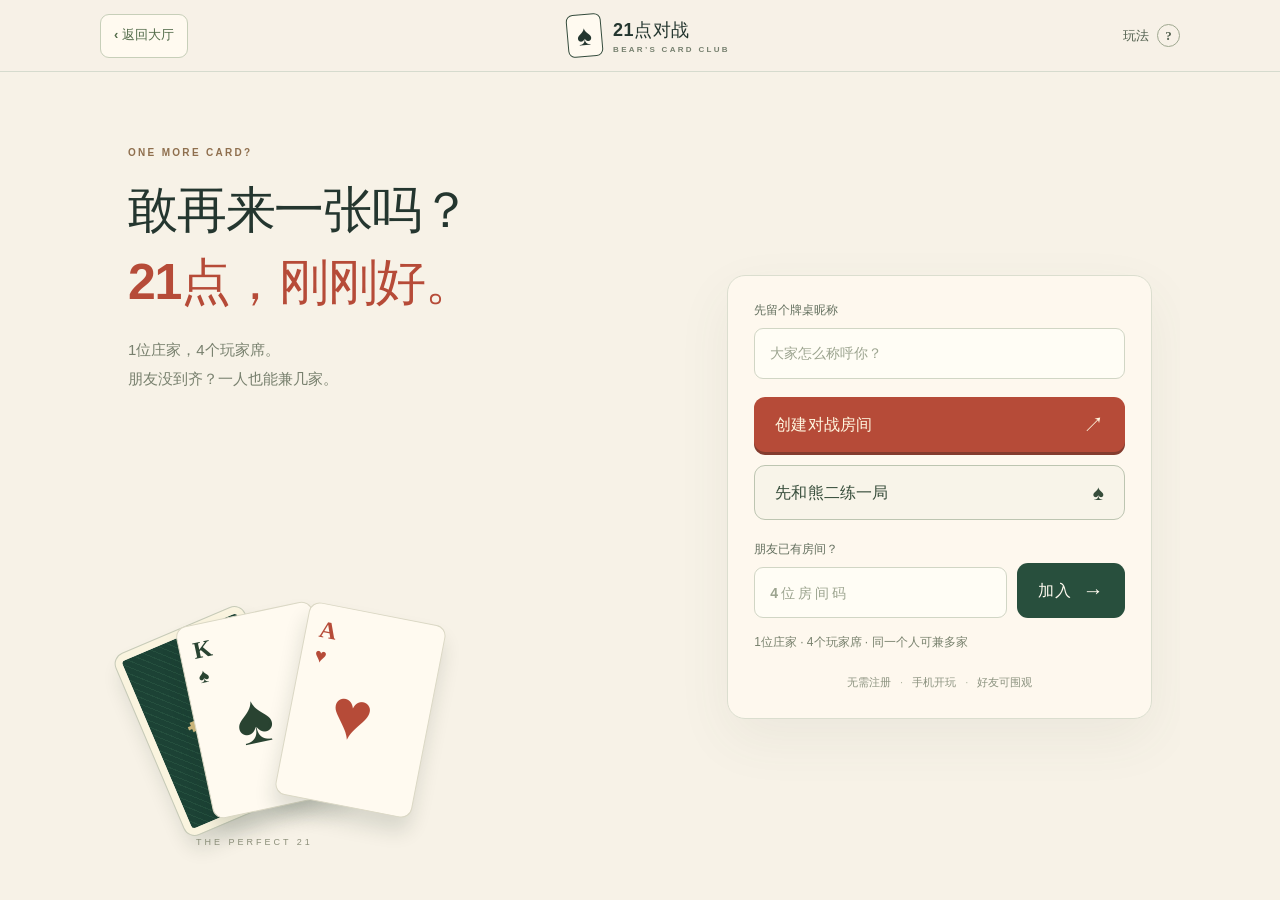
==== commit ec5bad97: "Add blackjack chips, double, surrender, squeeze and secure dealer handoff" ====
--- a/blackjack.html
+++ b/blackjack.html
@@ -7,11 +7,12 @@
   <meta name="referrer" content="no-referrer">
   <meta name="description" content="和朋友来一局21点。手机开房、实时对战，也可以围观或先与熊二练习。">
   <title>21点对战 · 熊二游戏俱乐部</title>
-  <link rel="stylesheet" href="blackjack.css?v=20261028-blackjack">
+  <link rel="stylesheet" href="blackjack.css?v=20261028-chips">
 </head>
 <body data-bj-screen="entry">
   <header class="bj-topbar">
-    <a href="./" class="bj-brand" aria-label="返回游戏大厅"><span class="bj-brand-mark" aria-hidden="true">♠</span><span>21点对战<small>BEAR’S CARD CLUB</small></span></a>
+    <a id="bjBackHall" class="bj-back-hall" href="./">‹ 返回大厅</a>
+    <a id="bjBrandHome" href="./" class="bj-brand" aria-label="返回游戏大厅"><span class="bj-brand-mark" aria-hidden="true">♠</span><span>21点对战<small>BEAR’S CARD CLUB</small></span></a>
     <button id="bjRules" class="bj-icon-button" type="button" aria-haspopup="dialog">玩法 <span aria-hidden="true">?</span></button>
   </header>
 
@@ -35,8 +36,10 @@
 
     <section id="bjRoom" class="bj-room" hidden aria-labelledby="bjRoomTitle">
       <div class="bj-page-heading"><div><span class="bj-kicker">YOUR PRIVATE TABLE</span><h1 id="bjRoomTitle">牌桌准备好了。</h1></div><span id="bjConnection" class="bj-connection">连接中</span></div>
+      <section id="bjDealerQuick" class="bj-dealer-quick" aria-label="更换庄家" hidden><p id="bjCurrentDealer">当前庄家：等待同步</p><button id="bjChangeDealer" type="button" aria-haspopup="dialog">⇄ 更换庄家</button><p id="bjDealerQuickHint">每局结束后，可邀请房间成员接任。</p></section>
       <div id="bjRoomCodeCard" class="bj-room-code"><div><span>房间码</span><strong id="bjCode">— — — —</strong><small>让朋友输入房间码，或直接发邀请</small></div><span class="bj-room-suit" aria-hidden="true">♠</span></div>
       <div class="bj-room-identity"><span id="bjMyName"></span><strong id="bjMyRole"></strong></div>
+      <section id="bjChipWallet" class="bj-chip-wallet" aria-label="我的虚拟筹码" hidden><div class="bj-chip-wallet-main"><span>我的筹码余额</span><strong id="bjChipBalance">1,000</strong><small id="bjChipAvailable">可用 1,000 · 占用 0</small></div><div class="bj-chip-wallet-side"><span id="bjChipBuyInTotal">累计带入 1,000</span><button id="bjOpenBuyIn" type="button" aria-haspopup="dialog">设置带入</button></div></section>
       <div id="bjShareGrid" class="bj-share-grid"><button id="bjCopyPlayer" class="bj-button bj-primary" type="button">邀请玩家 <span aria-hidden="true">↗</span></button><button id="bjCopyWatch" class="bj-button bj-outline" type="button">邀请围观 <span aria-hidden="true">↗</span></button></div>
       <button id="bjStart" class="bj-button bj-primary bj-start" type="button">发牌 · 开始第一局 <span aria-hidden="true">→</span></button>
       <button id="bjEnterTable" class="bj-button bj-outline" type="button" hidden>回到牌桌 <span aria-hidden="true">→</span></button>
@@ -49,9 +52,9 @@
     </section>
 
     <section id="bjGame" class="bj-game" hidden aria-label="21点对战牌桌">
-      <div class="bj-game-meta"><span id="bjRound">ROUND 01</span><span id="bjGameRole"></span><button id="bjOpenRoom" type="button">房间 <span aria-hidden="true">↗</span></button></div>
+      <div class="bj-game-meta"><span id="bjRound">ROUND 01</span><span id="bjGameRole"></span><button id="bjSqueezeToggle" class="bj-squeeze-toggle" type="button" aria-pressed="true">咪牌 开</button><button id="bjOpenRoom" type="button">房间 <span aria-hidden="true">↗</span></button></div>
       <div class="bj-table">
-        <section class="bj-hand bj-dealer" aria-labelledby="bjDealerName"><div class="bj-seat-heading"><div class="bj-seat-person"><span class="bj-avatar" aria-hidden="true">♠</span><div><span class="bj-seat-label">庄家</span><h2 id="bjDealerName">熊二</h2></div></div><div id="bjDealerScore" class="bj-hand-total">—<small>点数</small></div></div><div id="bjDealerCards" class="bj-hand-cards" aria-label="庄家手牌"></div><p id="bjDealerNote" class="bj-hand-note">庄家暗牌将在停牌后揭晓</p></section>
+        <section class="bj-hand bj-dealer" aria-labelledby="bjDealerName"><div class="bj-seat-heading"><div class="bj-seat-person"><span class="bj-avatar" aria-hidden="true">♠</span><div><span id="bjDealerSeatLabel" class="bj-seat-label">庄家</span><h2 id="bjDealerName">熊二</h2></div></div><div id="bjDealerScore" class="bj-hand-total">—<small>点数</small></div></div><div id="bjDealerCards" class="bj-hand-cards" aria-label="庄家手牌"></div><p id="bjDealerNote" class="bj-hand-note">庄家暗牌将在停牌后揭晓</p></section>
         <div class="bj-table-center"><span aria-hidden="true">✦</span><p id="bjTurnText" role="status" aria-live="polite">牌已就位，等你入场</p><span aria-hidden="true">✦</span></div>
         <div id="bjSeatTabs" class="bj-seat-tabs" role="tablist" aria-label="四个玩家席手牌"></div>
         <section class="bj-hand bj-player" aria-labelledby="bjPlayerName"><div class="bj-seat-heading"><div class="bj-seat-person"><span class="bj-avatar bj-avatar-player" aria-hidden="true">♥</span><div><span id="bjPlayerSeatLabel" class="bj-seat-label">玩家</span><h2 id="bjPlayerName">你</h2></div></div><div id="bjPlayerScore" class="bj-hand-total">—<small>点数</small></div></div><div id="bjPlayerCards" class="bj-hand-cards" aria-label="玩家手牌"></div><p id="bjPlayerNote" class="bj-hand-note">靠近21，别越过它</p></section>
@@ -59,11 +62,23 @@
       </div>
       <div class="bj-scoreboard" aria-label="本桌累计积分"><div><span id="bjDealerScoreName">庄家累计</span><strong id="bjDealerLedger">0</strong></div><span class="bj-score-divider">VS</span><div><span id="bjPlayerScoreName">玩家累计</span><strong id="bjPlayerLedger">0</strong></div></div>
       <p id="bjGameStatus" class="bj-status" role="status" aria-live="polite"></p>
-      <div class="bj-table-actions"><button id="bjHit" class="bj-button bj-primary" type="button">要牌 <span aria-hidden="true">＋</span></button><button id="bjStand" class="bj-button bj-table-outline" type="button">停牌 <span aria-hidden="true">✓</span></button><button id="bjReturnActive" class="bj-button bj-primary is-full" type="button" hidden>回到我的行动席 →</button><button id="bjDealerStep" class="bj-button bj-primary" type="button" hidden>按规则补牌 <span aria-hidden="true">→</span></button><button id="bjGameStart" class="bj-button bj-primary" type="button" hidden>发牌 · 开始 <span aria-hidden="true">→</span></button><button id="bjNext" class="bj-button bj-primary" type="button" hidden>再来一局 <span aria-hidden="true">→</span></button><button id="bjViewResult" class="bj-button bj-table-outline" type="button" hidden>查看本局结果</button><p id="bjActionHint">每个决定，只需轻轻一点。</p></div>
+      <div id="bjTableActions" class="bj-table-actions"><button id="bjHit" class="bj-button bj-primary" type="button">要牌 <span aria-hidden="true">＋</span></button><button id="bjStand" class="bj-button bj-table-outline" type="button">停牌 <span aria-hidden="true">✓</span></button><button id="bjDouble" class="bj-button bj-table-outline bj-double" type="button" hidden>Double <span aria-hidden="true">×2</span></button><button id="bjSurrender" class="bj-button bj-table-outline bj-surrender" type="button" hidden>投降 <span aria-hidden="true">½</span></button><button id="bjReturnActive" class="bj-button bj-primary is-full" type="button" hidden>回到我的行动席 →</button><button id="bjDealerStep" class="bj-button bj-primary" type="button" hidden>按规则补牌 <span aria-hidden="true">→</span></button><button id="bjGameStart" class="bj-button bj-primary" type="button" hidden>发牌 · 开始 <span aria-hidden="true">→</span></button><button id="bjNext" class="bj-button bj-primary" type="button" hidden>再来一局 <span aria-hidden="true">→</span></button><button id="bjViewResult" class="bj-button bj-table-outline" type="button" hidden>查看本局结果</button><p id="bjActionHint">每个决定，只需轻轻一点。</p></div>
     </section>
   </main>
 
-  <dialog id="bjRulesDialog" class="bj-dialog bj-rules-dialog" aria-labelledby="bjRulesTitle"><button id="bjCloseRules" class="bj-dialog-close" type="button" aria-label="关闭玩法">×</button><span class="bj-kicker">KNOW YOUR CARDS</span><h2 id="bjRulesTitle">21点，怎么玩？</h2><p class="bj-rule-note">本桌1位庄家、4个玩家席。人少可一人兼几家，四手依次行动、各自与庄家比较；开局后本局席位锁定。</p><ol class="bj-rule-list"><li><b>靠近21点，但不能超过。</b><span>2–10按牌面计分，J、Q、K都是10点，A自动按1或11点计算。</span></li><li><b>玩家先选「要牌」或「停牌」。</b><span>超过21点立即爆牌；停牌后揭开庄家暗牌，庄家开始行动。</span></li><li><b>庄家按规则行动。</b><span>16点及以下必须补牌，17点及以上停牌，含A+6的软17。</span></li><li><b>天然21点优先。</b><span>起手两张A加10点牌叫天然21点，胜过多张组成的21点；同点或双方天然21点平局。</span></li><li><b>只比娱乐积分。</b><span>普通胜负±2分，天然21点胜负±3分，平局0分。每局重洗一副52张牌。</span></li></ol><p class="bj-rule-note">这是轻量对战版，暂不设分牌、加倍和保险。积分不涉及真实支付。</p><a class="bj-rule-source" href="https://bicyclecards.com/how-to-play/blackjack/" target="_blank" rel="noopener noreferrer">规则参考 · Bicycle ↗</a><button id="bjGotRules" class="bj-button bj-primary" type="button">知道了，回到牌桌</button></dialog>
+  <dialog id="bjBuyInDialog" class="bj-dialog bj-money-dialog" aria-labelledby="bjBuyInTitle"><button id="bjCloseBuyIn" class="bj-dialog-close" type="button" aria-label="关闭筹码设置">×</button><span class="bj-kicker">CHIPS, JUST FOR FUN</span><h2 id="bjBuyInTitle">设置带入筹码</h2><p id="bjBuyInHelp"></p><label class="bj-field" for="bjBuyInAmount"><span id="bjBuyInAmountLabel">带入数额</span><input id="bjBuyInAmount" type="number" min="1" max="1000000" step="1" inputmode="numeric" value="1000"></label><div id="bjBuyInQuick" class="bj-amount-quick"><button type="button" data-amount="500">500</button><button type="button" data-amount="1000">1,000</button><button type="button" data-amount="5000">5,000</button></div><p id="bjBuyInStatus" class="bj-status" role="status" aria-live="polite"></p><button id="bjConfirmBuyIn" class="bj-button bj-primary" type="button">确认带入 →</button></dialog>
+
+  <dialog id="bjBetDialog" class="bj-dialog bj-money-dialog" aria-labelledby="bjBetTitle"><button id="bjCloseBet" class="bj-dialog-close" type="button" aria-label="关闭下注设置">×</button><span class="bj-kicker">ONE HAND, ONE BET</span><h2 id="bjBetTitle">这一席，放多少筹码？</h2><p id="bjBetHelp"></p><div id="bjBetQuick" class="bj-amount-quick bj-bet-quick"><button type="button" data-amount="10">10</button><button type="button" data-amount="50">50</button><button type="button" data-amount="100">100</button><button type="button" data-amount="500">500</button></div><label class="bj-field" for="bjBetAmount"><span>自填数额 · 整数筹码</span><input id="bjBetAmount" type="number" min="1" max="1000000" step="1" inputmode="numeric" value="10"></label><p id="bjBetStatus" class="bj-status" role="status" aria-live="polite"></p><button id="bjConfirmBet" class="bj-button bj-primary" type="button">确认本席下注 →</button></dialog>
+
+  <dialog id="bjSurrenderDialog" class="bj-dialog bj-money-dialog" aria-labelledby="bjSurrenderTitle"><button id="bjCloseSurrender" class="bj-dialog-close" type="button" aria-label="取消投降">×</button><span class="bj-kicker">CUT YOUR LOSSES?</span><h2 id="bjSurrenderTitle">这一手，要投降吗？</h2><p id="bjSurrenderCopy"></p><p id="bjSurrenderStatus" class="bj-status" role="status" aria-live="polite"></p><button id="bjConfirmSurrender" class="bj-button bj-primary" type="button">确定 · 亏半注投降</button><button id="bjCancelSurrender" class="bj-button bj-outline" type="button">继续这一手</button></dialog>
+
+  <dialog id="bjSqueezeDialog" class="bj-dialog bj-squeeze-dialog" aria-labelledby="bjSqueezeTitle"><button id="bjCloseSqueeze" class="bj-dialog-close" type="button" aria-label="跳过咪牌，全部翻开">×</button><span id="bjSqueezeCounter" class="bj-kicker">A LITTLE SUSPENSE</span><h2 id="bjSqueezeTitle">这一张，慢慢看。</h2><p id="bjSqueezeSeat"></p><div id="bjSqueezeStage" class="bj-squeeze-stage" role="group" aria-label="向上拖动牌背，逐渐揭开纸牌"><div id="bjSqueezeFace" class="bj-squeeze-face"></div><div id="bjSqueezeCover" class="bj-squeeze-cover"><span>✦</span><small>向上拖动 · 慢慢揭开</small></div></div><p id="bjSqueezeHint">也可以直接点击翻开，不影响牌局规则。</p><button id="bjRevealSqueeze" class="bj-button bj-primary" type="button">翻开这张 →</button><div class="bj-squeeze-secondary"><button id="bjSkipSqueeze" type="button">全部翻开，回到牌桌</button><button id="bjDisableSqueeze" type="button">以后直接翻开</button></div></dialog>
+
+  <dialog id="bjDealerDialog" class="bj-dialog bj-dealer-dialog" aria-labelledby="bjDealerTitle"><button id="bjCloseDealer" class="bj-dialog-close" type="button" aria-label="关闭更换庄家">×</button><span class="bj-kicker">PASS THE DEAL</span><h2 id="bjDealerTitle">下一局，谁坐庄？</h2><p id="bjDealerDialogCurrent" class="bj-dealer-dialog-current"></p><p id="bjDealerHelp" class="bj-dealer-help">选择一位在线成员，邀请接任庄家和房主。</p><section id="bjDealerInvitation" hidden><p id="bjDealerInvitationCopy"></p><div class="bj-dealer-invitation-actions"><button id="bjAcceptDealer" class="bj-button bj-primary" type="button">接受 · 接任庄家与房主</button><button id="bjDeclineDealer" class="bj-button bj-outline" type="button">拒绝 · 保持当前身份</button></div></section><div id="bjDealerCandidates" class="bj-dealer-candidates"></div><p id="bjDealerStatus" class="bj-status" role="status" aria-live="polite"></p></dialog>
+
+  <dialog id="bjLeaveDialog" class="bj-dialog bj-leave-dialog" aria-labelledby="bjLeaveTitle"><button id="bjCloseLeave" class="bj-dialog-close" type="button" aria-label="取消返回大厅">×</button><span class="bj-kicker">TAKE A LITTLE BREAK</span><h2 id="bjLeaveTitle">要返回大厅吗？</h2><p id="bjLeaveCopy"></p><p id="bjLeaveStatus" class="bj-status" role="status" aria-live="polite"></p><button id="bjConfirmLeave" class="bj-button bj-primary" type="button">确定 · 返回大厅</button><button id="bjCancelLeave" class="bj-button bj-outline" type="button">继续留在牌桌</button></dialog>
+
+  <dialog id="bjRulesDialog" class="bj-dialog bj-rules-dialog" aria-labelledby="bjRulesTitle"><button id="bjCloseRules" class="bj-dialog-close" type="button" aria-label="关闭玩法">×</button><span class="bj-kicker">KNOW YOUR CARDS</span><h2 id="bjRulesTitle">21点，怎么玩？</h2><p class="bj-rule-note">本桌1位庄家、4个玩家席。人少可一人兼几家，四手依次行动、各自与庄家比较；开局后本局席位锁定。</p><ol class="bj-rule-list"><li><b>靠近21点，但不能超过。</b><span>2–10按牌面计分，J、Q、K都是10点，A自动按1或11点计算。</span></li><li><b>玩家先选「要牌」或「停牌」。</b><span>超过21点立即爆牌；停牌后揭开庄家暗牌，庄家开始行动。</span></li><li><b>庄家按规则行动。</b><span>16点及以下必须补牌，17点及以上停牌，含A+6的软17。</span></li><li><b>天然21点优先。</b><span>起手两张A加10点牌叫天然21点，胜过多张组成的21点；同点或双方天然21点平局。</span></li><li><b id="bjScoringRuleTitle">只比虚拟筹码。</b><span id="bjScoringRuleCopy">普通胜负按下注1:1，天然21点胜赔3:2，平局不输不赢。每局重洗一副52张牌。</span></li></ol><p id="bjVariantRule" class="bj-rule-note">首两张牌可Double追加同额注、只补一张后停牌；也可投降亏半注。暂不设分牌和保险。仅虚拟筹码，无充值或提现。</p><a class="bj-rule-source" href="https://bicyclecards.com/how-to-play/blackjack/" target="_blank" rel="noopener noreferrer">规则参考 · Bicycle ↗</a><button id="bjGotRules" class="bj-button bj-primary" type="button">知道了，回到牌桌</button></dialog>
 
   <dialog id="bjResultDialog" class="bj-dialog bj-result-dialog" aria-labelledby="bjResultTitle"><button id="bjCloseResult" class="bj-dialog-close" type="button" aria-label="关闭本局结果">×</button><span class="bj-result-symbol" aria-hidden="true">♠</span><span id="bjResultRound" class="bj-kicker">ROUND 01 · FINISHED</span><h2 id="bjResultTitle">这一局，漂亮。</h2><p id="bjResultReason"></p><div class="bj-result-hands"><div><span id="bjResultDealerName">庄家</span><strong id="bjResultDealerScore">—</strong><small id="bjResultDealerDelta">0 分</small></div><span>VS</span><div><span id="bjResultPlayerName">玩家</span><strong id="bjResultPlayerScore">—</strong><small id="bjResultPlayerDelta">0 分</small></div></div><div id="bjResultHands" class="bj-result-seat-list" hidden></div><button id="bjResultNext" class="bj-button bj-primary" type="button">再来一局 <span aria-hidden="true">→</span></button><button id="bjResultBack" class="bj-button bj-outline" type="button">看看牌桌</button><button id="bjResultSeats" class="bj-result-seats" type="button">调整下局席位 →</button><p id="bjResultWait" class="bj-result-wait" hidden>等待房主开始下一局</p></dialog>
 
@@ -71,9 +86,9 @@
   <script src="vendor/mqtt.min.js"></script>
   <script src="room-core.js?v=20261028-club"></script>
   <script src="room-directory.js?v=20261027-hostfix"></script>
-  <script src="blackjack-core.js?v=20261028-blackjack"></script>
-  <script src="blackjack-table.js?v=20261028-blackjack"></script>
-  <script src="blackjack-ui.js?v=20261028-blackjack"></script>
-  <script src="blackjack-room.js?v=20261028-blackjack"></script>
+  <script src="blackjack-core.js?v=20261028-chips"></script>
+  <script src="blackjack-table.js?v=20261028-chips"></script>
+  <script src="blackjack-ui.js?v=20261028-chips"></script>
+  <script src="blackjack-room.js?v=20261028-chips"></script>
 </body>
 </html>
--- a/blackjack.css
+++ b/blackjack.css
@@ -13,4 +13,14 @@
 @media(max-width:680px) and (max-height:740px){.bj-table{padding-top:12px;padding-bottom:12px;min-height:335px}.bj-dealer .bj-seat-heading{margin-bottom:5px}.bj-dealer .bj-avatar{height:26px;width:25px;font-size:17px}.bj-dealer .bj-hand-cards{min-height:60px;padding-bottom:4px}.bj-dealer .bj-card{height:55px;width:39px;flex-basis:39px}.bj-dealer .bj-card-placeholder{height:55px;flex-basis:39px}.bj-dealer .bj-card-corner{font-size:10px;left:4px;top:4px}.bj-dealer .bj-card-corner>small{font-size:7px}.bj-dealer .bj-card-corner.is-bottom{right:4px;bottom:4px}.bj-dealer .bj-card-pip{font-size:20px}.bj-dealer .bj-card-back{font-size:23px}.bj-player .bj-hand-cards{min-height:73px}.bj-player .bj-card{height:67px;width:48px;flex-basis:48px}.bj-player .bj-card-placeholder{height:67px;flex-basis:48px}.bj-player .bj-seat-heading{margin-bottom:5px}.bj-seat-tabs{margin-bottom:9px}.bj-seat-tab{min-height:62px;gap:2px;padding:5px 6px}.bj-seat-tab.is-active-turn{padding-top:3px}.bj-seat-tab>strong{font-size:16px}.bj-seat-tab-name{font-size:7px}.bj-seat-tab-label{font-size:7px}.bj-seat-tab>small{font-size:7px}.bj-table-center{min-height:22px;margin:4px 0 7px}.bj-table-center p{font-size:9px}.bj-hand-note{min-height:10px;font-size:7px}.bj-scoreboard{margin-top:11px;padding-top:9px;padding-bottom:9px}}
 @media(max-width:680px) and (max-height:620px){.bj-table{min-height:300px;padding-top:10px;padding-bottom:10px}.bj-dealer .bj-hand-cards{min-height:54px}.bj-dealer .bj-card{height:49px;width:35px;flex-basis:35px}.bj-dealer .bj-card-placeholder{height:49px;flex-basis:35px}.bj-player .bj-hand-cards{min-height:66px}.bj-player .bj-card{height:60px;width:43px;flex-basis:43px}.bj-player .bj-card-placeholder{height:60px;flex-basis:43px}.bj-seat-tabs{margin-bottom:7px}.bj-seat-tab{min-height:57px;padding:4px 5px}.bj-seat-tab.is-active-turn{padding-top:2px}.bj-seat-tab>strong{font-size:15px}.bj-table-center{min-height:19px;margin-top:3px;margin-bottom:6px}.bj-seat-heading .bj-avatar{height:23px;width:23px;font-size:15px}.bj-seat-heading .bj-hand-total{font-size:19px}.bj-seat-heading .bj-seat-person h2{font-size:10px}.bj-scoreboard{margin-top:9px;padding-top:7px;padding-bottom:7px}.bj-scoreboard>div>strong{font-size:19px}.bj-result-dialog.is-multi{padding-top:19px;padding-bottom:17px}.bj-result-dialog.is-multi h2{font-size:22px;margin-top:8px;margin-bottom:8px}.bj-result-dialog.is-multi .bj-result-hands{padding-top:9px;padding-bottom:9px;margin-top:10px}.bj-result-seat{padding-top:7px;padding-bottom:7px}}
 @media(max-width:680px){.bj-room.is-seat-picker{display:flex;flex-direction:column;padding-top:22px}.bj-room.is-seat-picker>.bj-page-heading{order:0;margin-bottom:16px}.bj-room.is-seat-picker>.bj-page-heading h1{font-size:24px;margin-top:6px}.bj-room.is-seat-picker>#bjRoomCodeCard{order:1;padding:12px 15px;border-radius:10px;min-height:48px}.bj-room.is-seat-picker>#bjRoomCodeCard>div{display:flex;align-items:baseline;gap:12px;min-width:0}.bj-room.is-seat-picker>#bjRoomCodeCard>div>span{font-size:10px;letter-spacing:1px;white-space:nowrap}.bj-room.is-seat-picker>#bjRoomCodeCard strong{margin:0;font-size:25px;line-height:1;letter-spacing:5px}.bj-room.is-seat-picker>#bjRoomCodeCard small{display:none}.bj-room.is-seat-picker>#bjRoomCodeCard>.bj-room-suit{font-size:60px;right:17px;bottom:-13px}.bj-room.is-seat-picker>.bj-room-identity{order:2;margin:13px 0 0;min-height:29px}.bj-room.is-seat-picker>#bjSeatsSection{order:3;margin:15px 0 17px}.bj-room.is-seat-picker>#bjSeatsSection .bj-section-heading{padding-bottom:9px}.bj-room.is-seat-picker>#bjSeatsSection .bj-section-heading h2{font-size:13px}.bj-room.is-seat-picker .bj-seat-help{margin:9px 0 11px;font-size:10px}.bj-room.is-seat-picker>#bjStart{order:4;margin-top:0}.bj-room.is-seat-picker>#bjEnterTable{order:5;margin-top:0;min-height:49px;font-size:14px}.bj-room.is-seat-picker>#bjRoomStatus{order:6;font-size:10px;margin-top:11px}.bj-room.is-seat-picker>#bjInviteLinks{order:7}.bj-room.is-seat-picker>#bjRoomMembers{order:8;margin-top:23px}.bj-room.is-seat-picker>.bj-room-rule{order:9;margin-bottom:5px}.bj-room.is-seat-picker>.bj-room-utilities{order:10;margin-top:17px}.bj-room.is-seat-picker>#bjShareGrid{order:11}.bj-room.is-seat-picker .bj-room-seat{padding:10px}.bj-room.is-seat-picker .bj-room-seat-name{margin-top:7px;margin-bottom:9px}}
+.bj-back-hall{display:inline-flex;align-items:center;justify-content:center;flex-shrink:0;min-height:44px;padding:9px 13px;border:1px solid #c7cfb9;border-radius:9px;background:#fffaf0;color:#526b49;font-size:13px;font-weight:700;line-height:1.4;text-decoration:none;white-space:nowrap}.bj-topbar{gap:18px}.bj-dealer-quick{display:grid;grid-template-columns:minmax(0,1fr) auto;gap:5px 16px;align-items:center;margin:0 0 18px;padding:15px 17px;border:1px solid #6f855b;border-radius:12px;background:linear-gradient(135deg,#254f3c,#143b31);box-shadow:0 3px 0 #d0d4bd;color:#efe8ca}.bj-dealer-quick>p{margin:0;overflow-wrap:anywhere;line-height:1.6}.bj-dealer-quick>p:first-child{grid-column:1;grid-row:1;font-size:13px;font-weight:750}.bj-dealer-quick>p:last-child{grid-column:1;grid-row:2;color:#c0cda5;font-size:10px}.bj-dealer-quick>button{grid-column:2;grid-row:1/3;min-height:57px;min-width:145px;padding:12px 15px;border:1px solid #f5e2a3;border-radius:9px;background:linear-gradient(145deg,#f4d995,#d8b66a);box-shadow:0 3px 0 #8b743d;color:#294c35;font-size:19px;font-weight:800;white-space:nowrap}.bj-dealer-quick>button:disabled{opacity:.52;filter:none}.bj-dealer-dialog h2{margin-bottom:16px}.bj-dealer-dialog-current{padding:11px 13px;border-radius:8px;background:#eef0dc;color:#576e47;font-size:12px;font-weight:700;line-height:1.65;overflow-wrap:anywhere}.bj-dealer-help{font-size:11px;line-height:1.75;color:#839173}.bj-dealer-candidates{display:grid;gap:11px;margin:18px 0 8px}.bj-dealer-candidate{display:flex;align-items:center;justify-content:space-between;gap:12px;padding:14px 0;border-bottom:1px solid #dce2cf}.bj-dealer-candidate>div{flex:1;min-width:0}.bj-dealer-candidate strong{display:block;font-size:14px;line-height:1.6;color:#4d6a40;overflow-wrap:anywhere}.bj-dealer-candidate small{display:block;margin-top:3px;font-size:10px;line-height:1.5;color:#99a385}.bj-dealer-candidate button{flex-shrink:0;min-width:91px;min-height:46px;padding:10px 12px;border:1px solid #bd9a5f;border-radius:8px;background:#efdaa5;color:#59663b;font-size:12px;font-weight:750}.bj-dealer-empty{padding:15px 0;color:#89957a;font-size:12px;line-height:1.8}.bj-dealer-invitation-actions{display:grid;gap:13px;margin:17px 0}.bj-dealer-invitation-actions .bj-button{min-height:53px;font-size:14px;justify-content:center}#bjDealerInvitationCopy{font-size:13px;line-height:1.8;color:#6c805c}.bj-leave-dialog>p{color:#7e8d70;font-size:13px;line-height:1.8;overflow-wrap:anywhere}.bj-leave-dialog>.bj-button{margin-top:15px;justify-content:center;min-height:52px;font-size:14px}.bj-leave-dialog>.bj-status{color:#a85f49}
+@media(max-width:680px){.bj-topbar{gap:9px}.bj-back-hall{font-size:12px;padding:9px 10px;min-height:44px}.bj-topbar .bj-brand{font-size:14px;gap:7px}.bj-topbar .bj-brand small{display:none}.bj-topbar .bj-brand-mark{height:31px;width:25px;font-size:23px}.bj-topbar .bj-icon-button{padding-left:4px;font-size:11px;gap:5px}.bj-topbar .bj-icon-button span{width:21px;height:21px}.bj-dealer-quick{padding:12px 13px;gap:4px 10px;margin-bottom:15px}.bj-dealer-quick>p:first-child{font-size:11px}.bj-dealer-quick>p:last-child{font-size:9px}.bj-dealer-quick>button{min-width:123px;min-height:56px;padding:10px 10px;font-size:17px}.bj-room.is-seat-picker>#bjDealerQuick{order:1}.bj-room.is-seat-picker>#bjRoomCodeCard{order:2}.bj-room.is-seat-picker>.bj-room-identity{order:3}.bj-room.is-seat-picker>#bjSeatsSection{order:4}.bj-room.is-seat-picker>#bjStart{order:5}.bj-room.is-seat-picker>#bjEnterTable{order:6}.bj-room.is-seat-picker>#bjRoomStatus{order:7}.bj-room.is-seat-picker>#bjInviteLinks{order:8}.bj-room.is-seat-picker>#bjRoomMembers{order:9}.bj-room.is-seat-picker>.bj-room-rule{order:10}.bj-room.is-seat-picker>.bj-room-utilities{order:11}.bj-room.is-seat-picker>#bjShareGrid{order:12}.bj-room:not(.is-seat-picker)>#bjRoomCodeCard{padding:12px 16px;min-height:49px;border-radius:10px}.bj-room:not(.is-seat-picker)>#bjRoomCodeCard>div{display:flex;align-items:baseline;gap:12px}.bj-room:not(.is-seat-picker)>#bjRoomCodeCard>div>span{font-size:10px;letter-spacing:1px}.bj-room:not(.is-seat-picker)>#bjRoomCodeCard strong{margin:0;font-size:27px;line-height:1;letter-spacing:5px}.bj-room:not(.is-seat-picker)>#bjRoomCodeCard small{display:none}.bj-room:not(.is-seat-picker)>#bjRoomCodeCard>.bj-room-suit{font-size:60px;right:17px;bottom:-13px}.bj-dealer-candidate{gap:10px;padding:12px 0}.bj-dealer-candidate strong{font-size:13px}.bj-dealer-candidate button{min-width:88px;min-height:46px;font-size:11px;padding:10px}.bj-dealer-dialog h2{font-size:24px}.bj-dealer-dialog-current{font-size:11px}.bj-dealer-help{font-size:10px}.bj-dealer-invitation-actions .bj-button{font-size:13px;min-height:52px}.bj-leave-dialog>p{font-size:12px}}
+@media(max-width:350px){.bj-topbar{gap:7px;padding-left:13px;padding-right:13px}.bj-back-hall{font-size:11px;padding-left:8px;padding-right:8px}.bj-topbar .bj-brand{font-size:13px;gap:6px}.bj-topbar .bj-brand-mark{width:23px;height:29px;font-size:21px}.bj-dealer-quick{padding:11px}.bj-dealer-quick>button{min-width:114px;padding-left:8px;padding-right:8px;font-size:16px}}
+.bj-chip-wallet{display:flex;align-items:center;justify-content:space-between;gap:13px;margin:5px 0 17px;padding:13px 15px;border:1px solid #c7d1b6;border-radius:10px;background:linear-gradient(135deg,#eef2dd,#e6edcf)}.bj-chip-wallet-main{display:flex;flex-direction:column;gap:4px;min-width:0}.bj-chip-wallet-main>span{font-size:9px;line-height:1.4;color:#71845f}.bj-chip-wallet-main>strong{font-size:22px;line-height:1.1;color:#42653c;letter-spacing:-.5px;font-variant-numeric:tabular-nums}.bj-chip-wallet-main>small{font-size:9px;line-height:1.5;color:#869673;white-space:nowrap}.bj-chip-wallet-side{display:flex;flex-direction:column;align-items:flex-end;gap:7px}.bj-chip-wallet-side>span{font-size:9px;color:#869673;line-height:1.4;white-space:nowrap}.bj-chip-wallet-side>button{min-height:44px;min-width:90px;padding:10px 12px;border:1px solid #9aac83;border-radius:7px;background:#f8f9e9;color:#637c4d;font-size:12px;font-weight:700}.bj-room-seat-actions{display:flex;align-items:center;gap:7px}.bj-room-seat-actions>button{min-height:44px;padding:9px 7px;border:1px solid #a9b88d;border-radius:7px;background:#e7edcf;color:#537044;font-size:11px;font-weight:700;min-width:0}.bj-room-seat-actions>.bj-seat-bet{flex:1;overflow:hidden;white-space:nowrap;text-overflow:ellipsis}.bj-room-seat-actions>.bj-seat-release{width:44px;flex-shrink:0;background:transparent;color:#8b987b;font-size:10px}.bj-money-dialog>p{font-size:12px;color:#7f8f70;line-height:1.85;overflow-wrap:anywhere}.bj-money-dialog>.bj-field{margin:22px 0 15px}.bj-money-dialog>.bj-button{margin-top:15px;justify-content:center;min-height:51px;font-size:14px}.bj-amount-quick{display:flex;gap:10px;margin:15px 0 18px}.bj-amount-quick>button{flex:1;min-width:0;min-height:46px;padding:11px 6px;border:1px solid #c0ccaa;border-radius:8px;background:#f0f3df;color:#5e7949;font-size:13px;font-weight:700}.bj-bet-quick{gap:8px}.bj-game-meta>#bjGameRole{min-width:0;max-width:185px;white-space:nowrap;overflow:hidden;text-overflow:ellipsis}.bj-game-meta>.bj-squeeze-toggle{min-height:32px;padding:6px 5px;border:1px solid #c5cfb5;border-radius:6px;font-size:9px;color:#82936c;white-space:nowrap}.bj-game-meta>.bj-squeeze-toggle[aria-pressed=true]{background:#e9eed5;color:#597348}.bj-table-actions.has-chip-actions{grid-template-columns:repeat(4,minmax(0,1fr));gap:10px}.bj-table-actions.has-chip-actions>.bj-button{flex-direction:column;justify-content:center;align-items:center;gap:5px;min-height:59px;padding:9px 5px;font-size:15px;line-height:1.3;text-align:center}.bj-table-actions.has-chip-actions>.bj-button>span{font-size:16px}.bj-table-actions.has-chip-actions>.bj-double{font-size:13px;background:#d7e4c3;border-color:#87a66f}.bj-table-actions.has-chip-actions>.bj-surrender{background:#ede6d2;color:#948269;border-color:#ccbca0}.bj-seat-tab>small{width:100%;overflow:hidden;text-overflow:ellipsis}.bj-squeeze-dialog{text-align:center;width:min(380px,calc(100vw - 28px));padding:25px 25px 19px;overflow:hidden}.bj-squeeze-dialog h2{font-size:25px;margin:10px 0 7px}.bj-squeeze-dialog>p{font-size:11px;line-height:1.7;color:#869575}.bj-squeeze-dialog>#bjSqueezeSeat{margin:6px 0 14px;font-size:11px;font-weight:650}.bj-squeeze-stage{position:relative;width:162px;height:230px;margin:12px auto 16px;border-radius:13px;overflow:hidden;touch-action:none;user-select:none;-webkit-user-select:none;box-shadow:0 13px 25px #304c3026;background:#f8f4df}.bj-squeeze-face{position:absolute;inset:0}.bj-squeeze-face>.bj-card{width:100%;height:100%;border:1px solid #e2dbc2;border-radius:12px;padding:13px;animation:none;box-shadow:none}.bj-squeeze-face .bj-card-corner{left:13px;top:13px;font-size:32px}.bj-squeeze-face .bj-card-corner>small{font-size:23px;margin-top:4px}.bj-squeeze-face .bj-card-corner.is-bottom{left:auto;top:auto;right:13px;bottom:13px}.bj-squeeze-face .bj-card-pip{font-size:75px}.bj-squeeze-cover{position:absolute;inset:0;display:flex;flex-direction:column;align-items:center;justify-content:center;gap:19px;border:7px solid #f6edda;border-radius:12px;background:repeating-linear-gradient(45deg,#8c422e 0 1px,#a5573f 1px 6px);color:#f0d8aa;cursor:grab;will-change:transform;touch-action:none}.bj-squeeze-cover:before{content:"";position:absolute;inset:6px;border:1px solid #e0b47f66;border-radius:5px;pointer-events:none}.bj-squeeze-cover>span{font-size:65px;line-height:1}.bj-squeeze-cover>small{font-size:9px;letter-spacing:1px}.bj-squeeze-dialog>.bj-button{min-height:51px;margin-top:13px;justify-content:center;font-size:14px}.bj-squeeze-secondary{display:flex;align-items:center;justify-content:space-between;gap:8px;margin-top:7px}.bj-squeeze-secondary>button{min-height:40px;padding:9px 2px;background:transparent;color:#96a080;font-size:9px;line-height:1.6}
+@media(max-width:680px){.bj-chip-wallet{padding:11px 12px;margin-bottom:14px;gap:10px}.bj-chip-wallet-main>strong{font-size:20px}.bj-chip-wallet-main>small{font-size:8px}.bj-chip-wallet-side>button{min-width:80px;font-size:11px;padding-left:9px;padding-right:9px}.bj-chip-wallet-side>span{font-size:8px}.bj-room.is-seat-picker>#bjDealerQuick{order:0}.bj-room.is-seat-picker>#bjChipWallet{order:3;margin-top:9px;margin-bottom:0}.bj-game-meta{gap:8px}.bj-game-meta>#bjGameRole{max-width:125px;font-size:8px}.bj-game-meta>.bj-squeeze-toggle{font-size:8px;padding-left:4px;padding-right:4px}.bj-table-actions.has-chip-actions{gap:8px}.bj-table-actions.has-chip-actions>.bj-button{min-height:57px;font-size:14px;padding:8px 4px;gap:4px}.bj-table-actions.has-chip-actions>.bj-double{font-size:12px}.bj-table-actions.has-chip-actions>.bj-button>span{font-size:15px}.bj-squeeze-stage{width:150px;height:210px;margin-top:12px;margin-bottom:14px}.bj-squeeze-dialog{padding:24px 21px 16px}.bj-squeeze-dialog h2{font-size:24px}.bj-squeeze-face .bj-card-corner{font-size:29px}.bj-squeeze-face .bj-card-corner>small{font-size:21px}.bj-squeeze-face .bj-card-pip{font-size:68px}.bj-money-dialog h2{font-size:24px}.bj-money-dialog>p{font-size:11px}.bj-amount-quick{gap:8px}.bj-amount-quick>button{font-size:12px;min-height:45px}.bj-room-seat-actions{gap:5px}.bj-room-seat-actions>button{font-size:10px}.bj-room-seat-actions>.bj-seat-release{font-size:9px;width:41px}}
+@media(max-width:350px){.bj-game-meta{gap:6px}.bj-game-meta>#bjGameRole{max-width:109px;font-size:7px}.bj-game-meta>.bj-squeeze-toggle{font-size:7px}.bj-table-actions.has-chip-actions{gap:7px;padding-left:14px;padding-right:14px}.bj-table-actions.has-chip-actions>.bj-button{font-size:13px}.bj-table-actions.has-chip-actions>.bj-double{font-size:11px}.bj-chip-wallet-main>small{font-size:7px}.bj-chip-wallet-side>span{font-size:7px}.bj-squeeze-dialog h2{font-size:22px}}
+@media(max-width:680px) and (max-height:640px){.bj-squeeze-stage{width:133px;height:185px;margin-top:9px;margin-bottom:10px}.bj-squeeze-dialog{padding-top:21px;padding-bottom:13px}.bj-squeeze-dialog h2{font-size:22px;margin-top:8px}.bj-squeeze-dialog>#bjSqueezeSeat{margin-bottom:9px;font-size:10px}.bj-squeeze-dialog>#bjSqueezeHint{font-size:9px;margin-top:7px;margin-bottom:5px}.bj-squeeze-face .bj-card-corner{font-size:26px;left:11px;top:11px}.bj-squeeze-face .bj-card-corner.is-bottom{right:11px;bottom:11px}.bj-squeeze-face .bj-card-corner>small{font-size:18px}.bj-squeeze-face .bj-card-pip{font-size:59px}.bj-squeeze-cover{gap:12px}.bj-squeeze-cover>span{font-size:55px}.bj-squeeze-cover>small{font-size:8px}.bj-squeeze-dialog>.bj-button{min-height:47px;margin-top:9px}.bj-squeeze-secondary{margin-top:4px}.bj-squeeze-secondary>button{min-height:35px;font-size:8px}.bj-table-actions.has-chip-actions>.bj-button{min-height:53px}}
+.bj-squeeze-dialog{overflow:auto}.bj-room-seat-actions>.bj-seat-release{width:44px}
+@media(max-width:350px){.bj-chip-wallet-main>small,.bj-chip-wallet-side>span{font-size:8px}.bj-table-actions.has-chip-actions>.bj-double{font-size:12px}}
+@media(max-width:680px) and (max-height:640px){.bj-squeeze-stage{width:126px;height:175px}.bj-game-meta>.bj-squeeze-toggle{min-height:31px}}
 @media(prefers-reduced-motion:reduce){*,*:before,*:after{scroll-behavior:auto!important;animation:none!important;transition:none!important}}
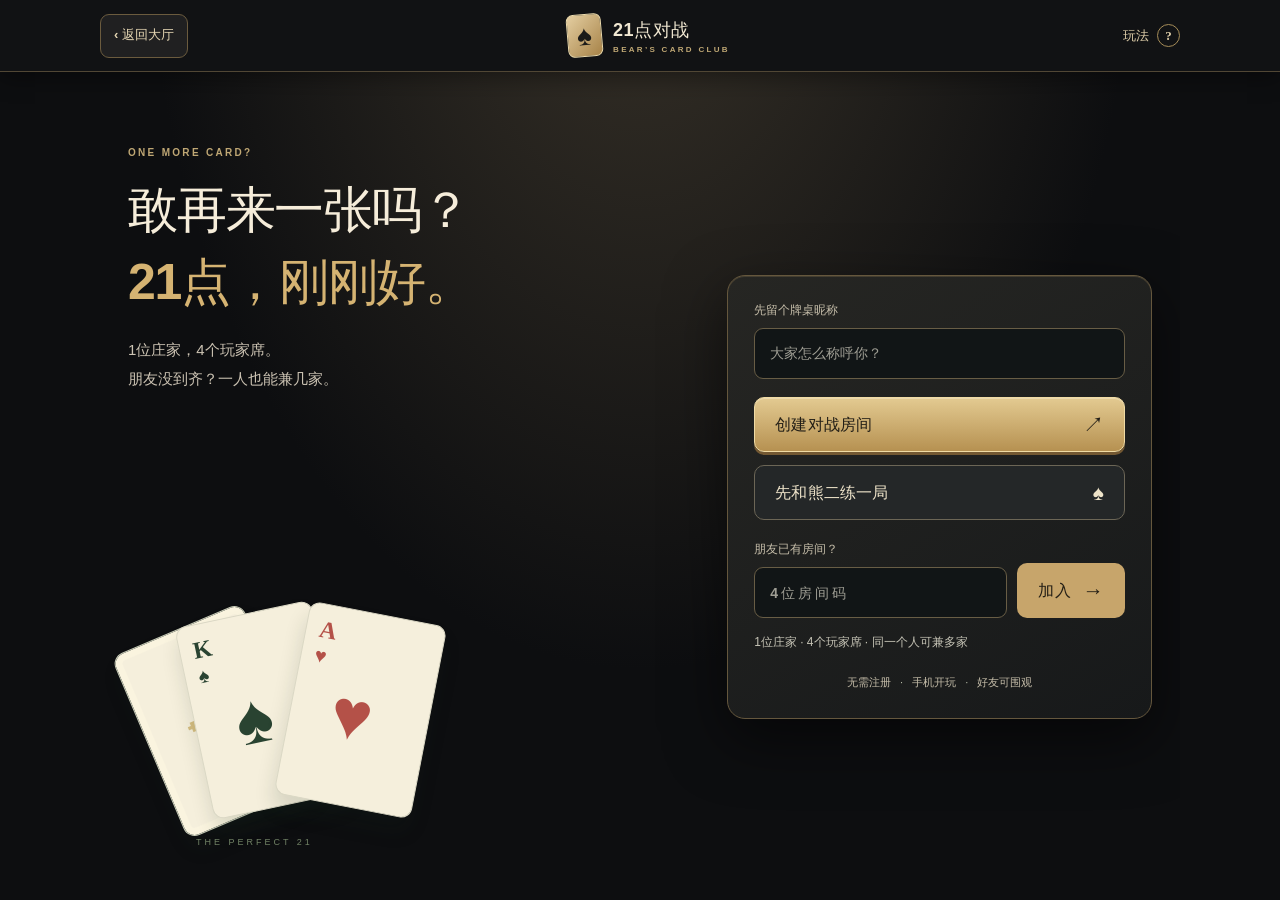
==== commit 96e608f3: "Upgrade blackjack with infinite shoe, private reveals and mobile casino table" ====
--- a/blackjack.html
+++ b/blackjack.html
@@ -7,9 +7,12 @@
   <meta name="referrer" content="no-referrer">
   <meta name="description" content="和朋友来一局21点。手机开房、实时对战，也可以围观或先与熊二练习。">
   <title>21点对战 · 熊二游戏俱乐部</title>
-  <link rel="stylesheet" href="blackjack.css?v=20261028-chips">
+  <link rel="stylesheet" href="blackjack.css?v=20261030-infinite">
+  <link rel="stylesheet" href="blackjack-casino.css?v=20261030-infinite">
+  <link rel="stylesheet" href="blackjack-table-art.css?v=20261030-infinite">
+  <link rel="stylesheet" href="blackjack-cards.css?v=20261030-infinite">
 </head>
-<body data-bj-screen="entry">
+<body class="bj-casino" data-bj-screen="entry">
   <header class="bj-topbar">
     <a id="bjBackHall" class="bj-back-hall" href="./">‹ 返回大厅</a>
     <a id="bjBrandHome" href="./" class="bj-brand" aria-label="返回游戏大厅"><span class="bj-brand-mark" aria-hidden="true">♠</span><span>21点对战<small>BEAR’S CARD CLUB</small></span></a>
@@ -30,6 +33,7 @@
           <div class="bj-join-row"><label class="bj-field" for="bjJoinCode"><span>朋友已有房间？</span><input id="bjJoinCode" type="text" maxlength="4" inputmode="numeric" pattern="[0-9]{4}" autocomplete="off" placeholder="4位房间码" aria-label="4位数字房间码"></label><button id="bjJoin" class="bj-button bj-small" type="button">加入 <span aria-hidden="true">→</span></button></div>
         </div>
         <p id="bjEntryStatus" class="bj-status" role="status" aria-live="polite"></p>
+        <section id="bjRecentEntry" class="bj-recent-rooms" aria-labelledby="bjRecentEntryTitle" hidden><div class="bj-section-heading"><h2 id="bjRecentEntryTitle">最近的牌桌</h2><span>本机记录</span></div><div id="bjRecentEntryList"></div></section>
         <p class="bj-entry-foot">无需注册 <span>·</span> 手机开玩 <span>·</span> 好友可围观</p>
       </div>
     </section>
@@ -48,37 +52,65 @@
       <details id="bjInviteLinks" class="bj-invite-links" hidden><summary>无法复制？长按网址分享 <span aria-hidden="true">⌄</span></summary><div class="bj-invite-link-fields"><label for="bjPlayerLink">玩家邀请 · 发给要牌的人<input id="bjPlayerLink" type="text" readonly aria-label="玩家邀请网址"></label><label for="bjWatchLink">围观邀请 · 可发给多位朋友<input id="bjWatchLink" type="text" readonly aria-label="围观邀请网址"></label><p>长按上方对应网址，即可复制分享。</p></div></details>
       <section id="bjRoomMembers" class="bj-room-members" aria-labelledby="bjMembersTitle"><div class="bj-section-heading"><h2 id="bjMembersTitle">本桌成员</h2><span id="bjMemberCount">0 人</span></div><div id="bjMembers" class="bj-members"></div></section>
       <div class="bj-room-rule"><span aria-hidden="true">♠</span><p>玩家先决定要牌或停牌。庄家按固定规则补牌，17点及以上必须停牌。</p></div>
+      <section id="bjRecentRoom" class="bj-recent-rooms" aria-labelledby="bjRecentRoomTitle" hidden><div class="bj-section-heading"><h2 id="bjRecentRoomTitle">最近的牌桌</h2><span>本机记录</span></div><div id="bjRecentRoomList"></div></section>
       <div class="bj-room-utilities"><button id="bjReconnect" type="button">重新连接</button><button id="bjLeaveRoom" type="button">离开房间</button></div>
     </section>
 
     <section id="bjGame" class="bj-game" hidden aria-label="21点对战牌桌">
-      <div class="bj-game-meta"><span id="bjRound">ROUND 01</span><span id="bjGameRole"></span><button id="bjSqueezeToggle" class="bj-squeeze-toggle" type="button" aria-pressed="true">咪牌 开</button><button id="bjOpenRoom" type="button">房间 <span aria-hidden="true">↗</span></button></div>
-      <div class="bj-table">
+      <div class="bj-game-meta"><span id="bjRound">ROUND 01</span><button id="bjTableCode" class="bj-table-code" type="button" aria-label="复制4位房间码" hidden></button><span id="bjGameRole"></span><button id="bjSqueezeToggle" class="bj-squeeze-toggle" type="button" aria-pressed="true">咪牌 开</button><button id="bjOpenRoom" type="button">返回房间 <span aria-hidden="true">↗</span></button></div>
+      <div class="bj-table-scene" id="bjTableScene">
+      <svg class="bj-table-lettering" viewBox="0 0 900 1050" preserveAspectRatio="none" aria-hidden="true"><defs><path id="bjRulePayoutArc" d="M192 403 Q450 300 708 403"/><path id="bjRuleInsuranceArc" d="M251 421 Q450 354 649 421"/></defs><g fill="#f4ecce" text-anchor="middle" font-family="Georgia,serif" font-weight="700"><text font-size="30" letter-spacing="3"><textPath href="#bjRulePayoutArc" startOffset="50%">BLACKJACK PAYS 3 TO 2</textPath></text><text font-size="18" letter-spacing="2"><textPath href="#bjRuleInsuranceArc" startOffset="50%">INSURANCE PAYS 2 TO 1</textPath></text><text x="450" y="448" font-size="14" letter-spacing="3">DEALER STANDS ON ALL 17</text></g></svg>
+      <button id="bjViewPrevious" class="bj-view-previous" type="button" aria-haspopup="dialog" hidden>查看上一局手牌</button>
+      <section id="bjBetSeatStrip" class="bj-bet-seat-strip" aria-label="点击自己的席位累加下注" hidden></section>
+      <section id="bjSessionBoard" class="bj-session-board" aria-labelledby="bjSessionBoardTitle" hidden><div class="bj-session-board-heading"><h2 id="bjSessionBoardTitle">全桌亮牌</h2><button id="bjToggleRoundDetails" type="button" aria-expanded="true">收起明细 ⌃</button></div><div id="bjReviewDealer" class="bj-review-dealer"></div><div id="bjReviewGrid" class="bj-review-grid"></div><p id="bjPreviousRoundNote" hidden>上一局牌面保留在这里，重新发牌后才会替换。</p></section>
+      <div id="bjLiveTable" class="bj-table">
         <section class="bj-hand bj-dealer" aria-labelledby="bjDealerName"><div class="bj-seat-heading"><div class="bj-seat-person"><span class="bj-avatar" aria-hidden="true">♠</span><div><span id="bjDealerSeatLabel" class="bj-seat-label">庄家</span><h2 id="bjDealerName">熊二</h2></div></div><div id="bjDealerScore" class="bj-hand-total">—<small>点数</small></div></div><div id="bjDealerCards" class="bj-hand-cards" aria-label="庄家手牌"></div><p id="bjDealerNote" class="bj-hand-note">庄家暗牌将在停牌后揭晓</p></section>
         <div class="bj-table-center"><span aria-hidden="true">✦</span><p id="bjTurnText" role="status" aria-live="polite">牌已就位，等你入场</p><span aria-hidden="true">✦</span></div>
         <div id="bjSeatTabs" class="bj-seat-tabs" role="tablist" aria-label="四个玩家席手牌"></div>
-        <section class="bj-hand bj-player" aria-labelledby="bjPlayerName"><div class="bj-seat-heading"><div class="bj-seat-person"><span class="bj-avatar bj-avatar-player" aria-hidden="true">♥</span><div><span id="bjPlayerSeatLabel" class="bj-seat-label">玩家</span><h2 id="bjPlayerName">你</h2></div></div><div id="bjPlayerScore" class="bj-hand-total">—<small>点数</small></div></div><div id="bjPlayerCards" class="bj-hand-cards" aria-label="玩家手牌"></div><p id="bjPlayerNote" class="bj-hand-note">靠近21，别越过它</p></section>
+        <section id="bjPlayerHandSection" class="bj-hand bj-player" aria-labelledby="bjPlayerName"><div class="bj-seat-heading"><div class="bj-seat-person"><span class="bj-avatar bj-avatar-player" aria-hidden="true">♥</span><div><span id="bjPlayerSeatLabel" class="bj-seat-label">玩家</span><h2 id="bjPlayerName">你</h2></div></div><div id="bjPlayerScore" class="bj-hand-total">—<small>点数</small></div></div><div id="bjPlayerCards" class="bj-hand-cards" aria-label="玩家手牌"></div><p id="bjPlayerNote" class="bj-hand-note">靠近21，别越过它</p></section>
         <span class="bj-table-watermark" aria-hidden="true">BLACKJACK</span>
+        <div id="bjSplitHands" class="bj-split-hands" aria-label="两手分牌" hidden></div>
+      </div>
       </div>
       <div class="bj-scoreboard" aria-label="本桌累计积分"><div><span id="bjDealerScoreName">庄家累计</span><strong id="bjDealerLedger">0</strong></div><span class="bj-score-divider">VS</span><div><span id="bjPlayerScoreName">玩家累计</span><strong id="bjPlayerLedger">0</strong></div></div>
       <p id="bjGameStatus" class="bj-status" role="status" aria-live="polite"></p>
-      <div id="bjTableActions" class="bj-table-actions"><button id="bjHit" class="bj-button bj-primary" type="button">要牌 <span aria-hidden="true">＋</span></button><button id="bjStand" class="bj-button bj-table-outline" type="button">停牌 <span aria-hidden="true">✓</span></button><button id="bjDouble" class="bj-button bj-table-outline bj-double" type="button" hidden>Double <span aria-hidden="true">×2</span></button><button id="bjSurrender" class="bj-button bj-table-outline bj-surrender" type="button" hidden>投降 <span aria-hidden="true">½</span></button><button id="bjReturnActive" class="bj-button bj-primary is-full" type="button" hidden>回到我的行动席 →</button><button id="bjDealerStep" class="bj-button bj-primary" type="button" hidden>按规则补牌 <span aria-hidden="true">→</span></button><button id="bjGameStart" class="bj-button bj-primary" type="button" hidden>发牌 · 开始 <span aria-hidden="true">→</span></button><button id="bjNext" class="bj-button bj-primary" type="button" hidden>再来一局 <span aria-hidden="true">→</span></button><button id="bjViewResult" class="bj-button bj-table-outline" type="button" hidden>查看本局结果</button><p id="bjActionHint">每个决定，只需轻轻一点。</p></div>
+      <div id="bjTableActions" class="bj-table-actions"><section id="bjBettingActions" class="bj-stage-actions" hidden>
+ <div class="bj-chip-tray-heading"><span id="bjSelectedChipText">选好筹码，点自己的席位下注</span><button id="bjChipSettings" type="button" aria-haspopup="dialog">自定5枚筹码</button></div>
+ <div id="bjChipTray" class="bj-chip-tray"></div>
+ <div class="bj-bet-tools"><button id="bjUndoBet" type="button">撤销</button><button id="bjClearBet" type="button">清空</button><button id="bjRepeatBets" type="button">重复上局</button><button id="bjCustomBet" type="button">自填注</button></div>
+ <div class="bj-stage-primary-actions"><button id="bjConfirmBets" class="bj-button bj-primary" type="button">确认下注</button><button id="bjDealSession" class="bj-button bj-primary" type="button" hidden>发牌 →</button></div>
+ <p id="bjBettingStatus" class="bj-stage-note" role="status" aria-live="polite"></p>
+</section>
+<section id="bjReviewActions" class="bj-stage-actions" hidden>
+ <div class="bj-review-progress"><span id="bjReviewProgress">0 人确认看完</span><button id="bjReviewPeople" type="button" aria-haspopup="dialog">确认名单 ↗</button></div>
+ <button id="bjAckReview" class="bj-button bj-primary" type="button">看完了</button><button id="bjOpenBetting" class="bj-button bj-primary" type="button" hidden>进入重新下注 →</button>
+ <p id="bjReviewWait" class="bj-stage-note" role="status" aria-live="polite"></p>
+</section>
+<section id="bjInsuranceActions" class="bj-stage-actions" hidden>
+ <div class="bj-insurance-heading"><label for="bjInsuranceSeat">A明牌 · 保险决定<select id="bjInsuranceSeat" aria-label="选择自己的保险席位"></select></label><span id="bjInsurancePending"></span></div>
+ <label class="bj-insurance-amount" for="bjInsuranceAmount">保险筹码<input id="bjInsuranceAmount" type="number" min="0" step="0.5" inputmode="decimal" value="0"></label>
+ <div class="bj-insurance-buttons"><button id="bjBuyInsurance" class="bj-button bj-double" type="button">买保险</button><button id="bjDeclineInsurance" class="bj-button bj-table-outline" type="button">不买</button><button id="bjEvenMoney" class="bj-button bj-primary" type="button" hidden>Even Money</button></div>
+ <p id="bjInsuranceStatus" class="bj-stage-note" role="status" aria-live="polite"></p>
+</section><button id="bjHit" class="bj-button bj-primary" type="button">要牌 <span aria-hidden="true">＋</span></button><button id="bjStand" class="bj-button bj-table-outline" type="button">停牌 <span aria-hidden="true">✓</span></button><button id="bjDouble" class="bj-button bj-table-outline bj-double" type="button" hidden>Double <span aria-hidden="true">×2</span></button><button id="bjSplit" class="bj-button bj-table-outline bj-split" type="button" hidden>分牌 <span aria-hidden="true">Ⅱ</span></button><button id="bjSurrender" class="bj-button bj-table-outline bj-surrender" type="button" hidden>投降 <span aria-hidden="true">½</span></button><button id="bjReturnActive" class="bj-button bj-primary is-full" type="button" hidden>回到我的行动席 →</button><button id="bjDealerStep" class="bj-button bj-primary" type="button" hidden>按规则补牌 <span aria-hidden="true">→</span></button><button id="bjGameStart" class="bj-button bj-primary" type="button" hidden>发牌 · 开始 <span aria-hidden="true">→</span></button><button id="bjNext" class="bj-button bj-primary" type="button" hidden>再来一局 <span aria-hidden="true">→</span></button><button id="bjViewResult" class="bj-button bj-table-outline" type="button" hidden>查看本局结果</button><p id="bjActionHint">每个决定，只需轻轻一点。</p></div>
     </section>
   </main>
 
-  <dialog id="bjBuyInDialog" class="bj-dialog bj-money-dialog" aria-labelledby="bjBuyInTitle"><button id="bjCloseBuyIn" class="bj-dialog-close" type="button" aria-label="关闭筹码设置">×</button><span class="bj-kicker">CHIPS, JUST FOR FUN</span><h2 id="bjBuyInTitle">设置带入筹码</h2><p id="bjBuyInHelp"></p><label class="bj-field" for="bjBuyInAmount"><span id="bjBuyInAmountLabel">带入数额</span><input id="bjBuyInAmount" type="number" min="1" max="1000000" step="1" inputmode="numeric" value="1000"></label><div id="bjBuyInQuick" class="bj-amount-quick"><button type="button" data-amount="500">500</button><button type="button" data-amount="1000">1,000</button><button type="button" data-amount="5000">5,000</button></div><p id="bjBuyInStatus" class="bj-status" role="status" aria-live="polite"></p><button id="bjConfirmBuyIn" class="bj-button bj-primary" type="button">确认带入 →</button></dialog>
+  <dialog id="bjHistoryDialog" class="bj-dialog bj-history-dialog" aria-labelledby="bjHistoryTitle"><button id="bjCloseHistory" class="bj-dialog-close" type="button" aria-label="关闭上局手牌">×</button><span class="bj-kicker">PREVIOUS ROUND · READ ONLY</span><h2 id="bjHistoryTitle">上一局完整手牌</h2><p class="bj-history-help">仅查看已公开手牌与结算，不会更改本轮下注。</p><div id="bjHistoryContent"></div><button id="bjHistoryDone" class="bj-button bj-primary" type="button">返回下注牌桌</button></dialog>
+  <dialog id="bjCodeDialog" class="bj-dialog bj-money-dialog" aria-labelledby="bjCodeDialogTitle"><button id="bjCloseCode" class="bj-dialog-close" type="button" aria-label="关闭房间码">×</button><span class="bj-kicker">YOUR TABLE CODE</span><h2 id="bjCodeDialogTitle">告诉朋友这个房间码</h2><label class="bj-field" for="bjCodeCopy"><span>长按下方4位数字即可复制</span><input id="bjCodeCopy" type="text" readonly inputmode="numeric" aria-label="可复制的4位房间码"></label><button id="bjCodeDone" class="bj-button bj-primary" type="button">知道了</button></dialog>
+  <dialog id="bjChipSettingsDialog" class="bj-dialog bj-money-dialog" aria-labelledby="bjChipSettingsTitle"><button id="bjCloseChipSettings" class="bj-dialog-close" type="button" aria-label="关闭筹码面额设置">×</button><span class="bj-kicker">YOUR FIVE CHIPS</span><h2 id="bjChipSettingsTitle">设置常用5枚筹码</h2><p>填入5个不同的正整数。只保存本机常用面额，不会立即下注。</p><div id="bjChipValues" class="bj-chip-values"></div><p id="bjChipSettingsStatus" class="bj-status" role="status" aria-live="polite"></p><button id="bjSaveChipSettings" class="bj-button bj-primary" type="button">保存常用面额</button></dialog>
+<dialog id="bjReviewPeopleDialog" class="bj-dialog" aria-labelledby="bjReviewPeopleTitle"><button id="bjCloseReviewPeople" class="bj-dialog-close" type="button" aria-label="关闭看完确认名单">×</button><span class="bj-kicker">EVERYONE HAS A SAY</span><h2 id="bjReviewPeopleTitle">等大家看完这一局</h2><p class="bj-dealer-help">本局原庄家与原玩家按人确认一次。围观者不阻塞下一轮。</p><div id="bjReviewParticipants" class="bj-review-participants"></div></dialog><dialog id="bjBuyInDialog" class="bj-dialog bj-money-dialog" aria-labelledby="bjBuyInTitle"><button id="bjCloseBuyIn" class="bj-dialog-close" type="button" aria-label="关闭筹码设置">×</button><span class="bj-kicker">CHIPS, JUST FOR FUN</span><h2 id="bjBuyInTitle">设置带入筹码</h2><p id="bjBuyInHelp"></p><label class="bj-field" for="bjBuyInAmount"><span id="bjBuyInAmountLabel">带入数额</span><input id="bjBuyInAmount" type="number" min="1" max="1000000" step="1" inputmode="numeric" value="1000"></label><div id="bjBuyInQuick" class="bj-amount-quick"><button type="button" data-amount="500">500</button><button type="button" data-amount="1000">1,000</button><button type="button" data-amount="5000">5,000</button></div><p id="bjBuyInStatus" class="bj-status" role="status" aria-live="polite"></p><button id="bjConfirmBuyIn" class="bj-button bj-primary" type="button">确认带入 →</button></dialog>
 
   <dialog id="bjBetDialog" class="bj-dialog bj-money-dialog" aria-labelledby="bjBetTitle"><button id="bjCloseBet" class="bj-dialog-close" type="button" aria-label="关闭下注设置">×</button><span class="bj-kicker">ONE HAND, ONE BET</span><h2 id="bjBetTitle">这一席，放多少筹码？</h2><p id="bjBetHelp"></p><div id="bjBetQuick" class="bj-amount-quick bj-bet-quick"><button type="button" data-amount="10">10</button><button type="button" data-amount="50">50</button><button type="button" data-amount="100">100</button><button type="button" data-amount="500">500</button></div><label class="bj-field" for="bjBetAmount"><span>自填数额 · 整数筹码</span><input id="bjBetAmount" type="number" min="1" max="1000000" step="1" inputmode="numeric" value="10"></label><p id="bjBetStatus" class="bj-status" role="status" aria-live="polite"></p><button id="bjConfirmBet" class="bj-button bj-primary" type="button">确认本席下注 →</button></dialog>
 
   <dialog id="bjSurrenderDialog" class="bj-dialog bj-money-dialog" aria-labelledby="bjSurrenderTitle"><button id="bjCloseSurrender" class="bj-dialog-close" type="button" aria-label="取消投降">×</button><span class="bj-kicker">CUT YOUR LOSSES?</span><h2 id="bjSurrenderTitle">这一手，要投降吗？</h2><p id="bjSurrenderCopy"></p><p id="bjSurrenderStatus" class="bj-status" role="status" aria-live="polite"></p><button id="bjConfirmSurrender" class="bj-button bj-primary" type="button">确定 · 亏半注投降</button><button id="bjCancelSurrender" class="bj-button bj-outline" type="button">继续这一手</button></dialog>
 
-  <dialog id="bjSqueezeDialog" class="bj-dialog bj-squeeze-dialog" aria-labelledby="bjSqueezeTitle"><button id="bjCloseSqueeze" class="bj-dialog-close" type="button" aria-label="跳过咪牌，全部翻开">×</button><span id="bjSqueezeCounter" class="bj-kicker">A LITTLE SUSPENSE</span><h2 id="bjSqueezeTitle">这一张，慢慢看。</h2><p id="bjSqueezeSeat"></p><div id="bjSqueezeStage" class="bj-squeeze-stage" role="group" aria-label="向上拖动牌背，逐渐揭开纸牌"><div id="bjSqueezeFace" class="bj-squeeze-face"></div><div id="bjSqueezeCover" class="bj-squeeze-cover"><span>✦</span><small>向上拖动 · 慢慢揭开</small></div></div><p id="bjSqueezeHint">也可以直接点击翻开，不影响牌局规则。</p><button id="bjRevealSqueeze" class="bj-button bj-primary" type="button">翻开这张 →</button><div class="bj-squeeze-secondary"><button id="bjSkipSqueeze" type="button">全部翻开，回到牌桌</button><button id="bjDisableSqueeze" type="button">以后直接翻开</button></div></dialog>
+  <dialog id="bjSqueezeDialog" class="bj-dialog bj-squeeze-dialog" aria-labelledby="bjSqueezeTitle"><button id="bjCloseSqueeze" class="bj-dialog-close" type="button" aria-label="跳过咪牌，全部翻开">×</button><span id="bjSqueezeCounter" class="bj-kicker">A LITTLE SUSPENSE</span><h2 id="bjSqueezeTitle">这一张，慢慢看。</h2><p id="bjSqueezeSeat"></p><div id="bjSqueezeStage" class="bj-squeeze-stage" role="group" aria-label="从任意角拖动牌背，逐渐揭开纸牌"><div id="bjSqueezeFace" class="bj-squeeze-face"></div><div id="bjSqueezeFold" class="bj-squeeze-fold" aria-hidden="true"></div><div id="bjSqueezeCover" class="bj-squeeze-cover"><span>✦</span><small>从任意角 · 斜向轻拖</small></div></div><p id="bjSqueezeHint">也可以直接点击翻开，不影响牌局规则。</p><button id="bjRevealSqueeze" class="bj-button bj-primary" type="button">翻开这张 →</button><div class="bj-squeeze-secondary"><button id="bjSkipSqueeze" type="button">全部翻开，回到牌桌</button><button id="bjDisableSqueeze" type="button">以后直接翻开</button></div></dialog>
 
   <dialog id="bjDealerDialog" class="bj-dialog bj-dealer-dialog" aria-labelledby="bjDealerTitle"><button id="bjCloseDealer" class="bj-dialog-close" type="button" aria-label="关闭更换庄家">×</button><span class="bj-kicker">PASS THE DEAL</span><h2 id="bjDealerTitle">下一局，谁坐庄？</h2><p id="bjDealerDialogCurrent" class="bj-dealer-dialog-current"></p><p id="bjDealerHelp" class="bj-dealer-help">选择一位在线成员，邀请接任庄家和房主。</p><section id="bjDealerInvitation" hidden><p id="bjDealerInvitationCopy"></p><div class="bj-dealer-invitation-actions"><button id="bjAcceptDealer" class="bj-button bj-primary" type="button">接受 · 接任庄家与房主</button><button id="bjDeclineDealer" class="bj-button bj-outline" type="button">拒绝 · 保持当前身份</button></div></section><div id="bjDealerCandidates" class="bj-dealer-candidates"></div><p id="bjDealerStatus" class="bj-status" role="status" aria-live="polite"></p></dialog>
 
   <dialog id="bjLeaveDialog" class="bj-dialog bj-leave-dialog" aria-labelledby="bjLeaveTitle"><button id="bjCloseLeave" class="bj-dialog-close" type="button" aria-label="取消返回大厅">×</button><span class="bj-kicker">TAKE A LITTLE BREAK</span><h2 id="bjLeaveTitle">要返回大厅吗？</h2><p id="bjLeaveCopy"></p><p id="bjLeaveStatus" class="bj-status" role="status" aria-live="polite"></p><button id="bjConfirmLeave" class="bj-button bj-primary" type="button">确定 · 返回大厅</button><button id="bjCancelLeave" class="bj-button bj-outline" type="button">继续留在牌桌</button></dialog>
 
-  <dialog id="bjRulesDialog" class="bj-dialog bj-rules-dialog" aria-labelledby="bjRulesTitle"><button id="bjCloseRules" class="bj-dialog-close" type="button" aria-label="关闭玩法">×</button><span class="bj-kicker">KNOW YOUR CARDS</span><h2 id="bjRulesTitle">21点，怎么玩？</h2><p class="bj-rule-note">本桌1位庄家、4个玩家席。人少可一人兼几家，四手依次行动、各自与庄家比较；开局后本局席位锁定。</p><ol class="bj-rule-list"><li><b>靠近21点，但不能超过。</b><span>2–10按牌面计分，J、Q、K都是10点，A自动按1或11点计算。</span></li><li><b>玩家先选「要牌」或「停牌」。</b><span>超过21点立即爆牌；停牌后揭开庄家暗牌，庄家开始行动。</span></li><li><b>庄家按规则行动。</b><span>16点及以下必须补牌，17点及以上停牌，含A+6的软17。</span></li><li><b>天然21点优先。</b><span>起手两张A加10点牌叫天然21点，胜过多张组成的21点；同点或双方天然21点平局。</span></li><li><b id="bjScoringRuleTitle">只比虚拟筹码。</b><span id="bjScoringRuleCopy">普通胜负按下注1:1，天然21点胜赔3:2，平局不输不赢。每局重洗一副52张牌。</span></li></ol><p id="bjVariantRule" class="bj-rule-note">首两张牌可Double追加同额注、只补一张后停牌；也可投降亏半注。暂不设分牌和保险。仅虚拟筹码，无充值或提现。</p><a class="bj-rule-source" href="https://bicyclecards.com/how-to-play/blackjack/" target="_blank" rel="noopener noreferrer">规则参考 · Bicycle ↗</a><button id="bjGotRules" class="bj-button bj-primary" type="button">知道了，回到牌桌</button></dialog>
+  <dialog id="bjRulesDialog" class="bj-dialog bj-rules-dialog" aria-labelledby="bjRulesTitle"><button id="bjCloseRules" class="bj-dialog-close" type="button" aria-label="关闭玩法">×</button><span class="bj-kicker">KNOW YOUR CARDS</span><h2 id="bjRulesTitle">21点，怎么玩？</h2><p class="bj-rule-note">本桌1位庄家、4个玩家席。人少可一人兼几家，四手依次行动、各自与庄家比较；开局后本局席位锁定。</p><ol class="bj-rule-list"><li><b>靠近21点，但不能超过。</b><span>2–10按牌面计分，J、Q、K都是10点，A自动按1或11点计算。</span></li><li><b>玩家先选「要牌」或「停牌」。</b><span>超过21点立即爆牌；停牌后揭开庄家暗牌，庄家开始行动。</span></li><li><b>庄家按规则行动。</b><span>16点及以下必须补牌，17点及以上停牌，含A+6的软17。</span></li><li><b>天然21点优先。</b><span>起手两张A加10点牌叫天然21点，胜过多张组成的21点；同点或双方天然21点平局。</span></li><li><b id="bjScoringRuleTitle">只比虚拟筹码。</b><span id="bjScoringRuleCopy">普通胜赔1:1，天然21点胜赔3:2，平局退注。无限牌靴：每张牌独立均匀抽取，允许同花同点重复。</span></li></ol><p id="bjVariantRule" class="bj-rule-note">同点值两张可分牌一次；可Double追加同额注、只补一张后停牌，晚投降亏半注。庄家A明牌时可选保险或Even Money。仅虚拟筹码，无充值或提现。</p><a class="bj-rule-source" href="https://bicyclecards.com/how-to-play/blackjack/" target="_blank" rel="noopener noreferrer">规则参考 · Bicycle ↗</a><button id="bjGotRules" class="bj-button bj-primary" type="button">知道了，回到牌桌</button></dialog>
 
   <dialog id="bjResultDialog" class="bj-dialog bj-result-dialog" aria-labelledby="bjResultTitle"><button id="bjCloseResult" class="bj-dialog-close" type="button" aria-label="关闭本局结果">×</button><span class="bj-result-symbol" aria-hidden="true">♠</span><span id="bjResultRound" class="bj-kicker">ROUND 01 · FINISHED</span><h2 id="bjResultTitle">这一局，漂亮。</h2><p id="bjResultReason"></p><div class="bj-result-hands"><div><span id="bjResultDealerName">庄家</span><strong id="bjResultDealerScore">—</strong><small id="bjResultDealerDelta">0 分</small></div><span>VS</span><div><span id="bjResultPlayerName">玩家</span><strong id="bjResultPlayerScore">—</strong><small id="bjResultPlayerDelta">0 分</small></div></div><div id="bjResultHands" class="bj-result-seat-list" hidden></div><button id="bjResultNext" class="bj-button bj-primary" type="button">再来一局 <span aria-hidden="true">→</span></button><button id="bjResultBack" class="bj-button bj-outline" type="button">看看牌桌</button><button id="bjResultSeats" class="bj-result-seats" type="button">调整下局席位 →</button><p id="bjResultWait" class="bj-result-wait" hidden>等待房主开始下一局</p></dialog>
 
@@ -86,9 +118,12 @@
   <script src="vendor/mqtt.min.js"></script>
   <script src="room-core.js?v=20261028-club"></script>
   <script src="room-directory.js?v=20261027-hostfix"></script>
-  <script src="blackjack-core.js?v=20261028-chips"></script>
-  <script src="blackjack-table.js?v=20261028-chips"></script>
-  <script src="blackjack-ui.js?v=20261028-chips"></script>
-  <script src="blackjack-room.js?v=20261028-chips"></script>
+  <script src="blackjack-core.js?v=20261030-infinite"></script>
+  <script src="blackjack-classic.js?v=20261030-infinite"></script>
+  <script src="blackjack-table.js?v=20261030-infinite"></script>
+  <script src="blackjack-cards.js?v=20261030-infinite"></script>
+  <script src="blackjack-ui.js?v=20261030-infinite"></script>
+  <script src="blackjack-recents.js?v=20261030-infinite"></script>
+  <script src="blackjack-room.js?v=20261030-infinite"></script>
 </body>
 </html>
--- a/blackjack-casino.css
+++ b/blackjack-casino.css
@@ -0,0 +1,25 @@
+/* Night-table presentation. Game truth and session gates remain controller-owned. */
+body.bj-casino{--bj-ink:#e4ecdf;--bj-cream:#091313;--bj-paper:#10221e;--bj-green:#123d2c;--bj-muted:#839c87;--bj-line:#294638;--bj-red:#b45148;--bj-dock:146px;background:radial-gradient(ellipse at 25% 0,#17352b55,transparent 45%),#091313;color:#e4ecdf}
+.bj-casino .bj-topbar{background:#0b1717;border-color:#243c32}.bj-casino .bj-brand{color:#e8efdc}.bj-casino .bj-brand-mark{background:#e8e4d2;color:#183c2b;border-color:#baae7e}.bj-casino .bj-brand small{color:#839478}.bj-casino .bj-back-hall{background:#15241f;border-color:#35523e;color:#c7d6b9}.bj-casino .bj-icon-button{color:#a8bc9a}.bj-casino .bj-icon-button span{border-color:#4a644a}.bj-casino .bj-kicker{color:#baad79}.bj-casino .bj-entry-copy h1{color:#edf2df}.bj-casino .bj-entry-copy h1 em{color:#d8bd77}.bj-casino .bj-entry-copy>p{color:#8da487}.bj-casino .bj-entry-form{background:#11231de8;border-color:#2d4734;box-shadow:0 18px 60px #0004}.bj-casino .bj-field{color:#9fb292}.bj-casino .bj-field input{background:#0b1b16;border-color:#35503a;color:#e2ebd6}.bj-casino .bj-field input::placeholder{color:#637e61}.bj-casino .bj-entry-foot,.bj-casino .bj-status{color:#8ca47d}.bj-casino .bj-status.is-error{color:#e5aa82}.bj-casino .bj-button{border-radius:10px}.bj-casino .bj-primary{background:linear-gradient(160deg,#35966b,#217b52);color:#f2f6df;box-shadow:0 3px 0 #0d5137;border-color:#63b98455}.bj-casino .bj-primary:hover:not(:disabled){background:#32996b}.bj-casino .bj-outline,.bj-casino .bj-table-outline{background:#1a3025;border-color:#496344;color:#d0dec0}.bj-casino .bj-small{background:#357a54}.bj-casino .bj-fan-card{background:#f5efdc}.bj-casino .bj-fan-label{color:#718265}.bj-casino .bj-invite-notice{color:#adbc95}.bj-casino .bj-room-code{background:#153e2b;border:1px solid #496b41}.bj-casino .bj-room-identity>strong{border-color:#3d5a3c;color:#a4b991}.bj-casino .bj-room-identity{color:#d4dfc8}.bj-casino .bj-section-heading{border-color:#2c4532}.bj-casino .bj-section-heading h2{color:#c9d8ba}.bj-casino .bj-section-heading>span{color:#8da47b}.bj-casino .bj-room-seat{background:#11271d;border-color:#3b5838}.bj-casino .bj-room-seat.is-owned{background:#1c3825;border-color:#81945b}.bj-casino .bj-room-seat.is-empty{background:#10221b;border-color:#3a5034}.bj-casino .bj-room-seat-head{color:#b7ca9a}.bj-casino .bj-room-seat-name{color:#e2ebd5}.bj-casino .bj-room-seat-head>span,.bj-casino .bj-room-seat>small,.bj-casino .bj-seat-help{color:#829f75}.bj-casino .bj-room-seat>button,.bj-casino .bj-room-seat-actions>button{background:#25482e;border-color:#648151;color:#dae7c5}.bj-casino .bj-room-seat-actions>.bj-seat-release{color:#98af86;background:transparent}.bj-casino .bj-chip-wallet{background:linear-gradient(130deg,#203d28,#18311f);border-color:#556b3c}.bj-casino .bj-chip-wallet-main>strong{color:#e0d697}.bj-casino .bj-chip-wallet-main>span,.bj-casino .bj-chip-wallet-main>small,.bj-casino .bj-chip-wallet-side>span{color:#a4b68b}.bj-casino .bj-chip-wallet-side>button{background:#2e4d2c;border-color:#718451;color:#e3e8c8}.bj-casino .bj-room-members{border-color:#2b4830}.bj-casino .bj-member{border-color:#28442f;color:#c9d7b8}.bj-casino .bj-member-symbol{background:#1e3a25;border-color:#405e39;color:#a5bb88}.bj-casino .bj-member-role,.bj-casino .bj-room-rule{color:#8aa67a}.bj-casino .bj-room-utilities button{color:#809e73}.bj-casino .bj-invite-links{background:#12271c;border-color:#345234}.bj-casino .bj-invite-links summary{color:#9db68a}.bj-casino .bj-invite-links input{background:#0c1e15;border-color:#385734;color:#aac796}.bj-casino .bj-page-heading h1{color:#e5ecd9}
+.bj-casino .bj-dialog{background:#10251c;border-color:#536b3b;color:#e0e9ce;box-shadow:0 25px 100px #000b}.bj-casino .bj-dialog::backdrop{background:#020b0deb;backdrop-filter:blur(7px)}.bj-casino .bj-dialog-close{background:#203b25;border-color:#4a633c;color:#a8bf8c}.bj-casino .bj-money-dialog>p,.bj-casino .bj-leave-dialog>p,.bj-casino .bj-rule-list span,.bj-casino .bj-rule-note,.bj-casino .bj-dealer-help{color:#9ab486}.bj-casino .bj-rule-list b{color:#d9e4c5}.bj-casino .bj-rule-note{background:#203622;border-color:#887b48}.bj-casino .bj-rule-source{color:#9b9569}.bj-casino .bj-amount-quick>button{background:#29432a;border-color:#536d42;color:#d5dfb9}.bj-casino .bj-dealer-dialog-current{background:#233e26;color:#c9d7ad}.bj-casino .bj-dealer-candidate{border-color:#365035}.bj-casino .bj-dealer-candidate strong{color:#d5e2c2}.bj-casino .bj-dealer-candidate button{background:#a38b4e;color:#fbf0c4;border-color:#c3aa65}.bj-casino .bj-dealer-candidate small{color:#8da77b}.bj-casino .bj-squeeze-dialog h2{color:#edf1d5}.bj-casino .bj-squeeze-dialog>p{color:#a1b88b}.bj-casino .bj-squeeze-secondary>button{color:#8faa7c}
+
+.bj-casino .bj-game{height:calc(100dvh - var(--bj-top));min-height:0;display:flex;flex-direction:column;gap:0;padding:10px 20px calc(var(--bj-dock) + 9px);overflow:hidden;max-width:880px}.bj-casino .bj-game-meta{flex:0 0 33px;min-height:33px;margin-bottom:9px;color:#9db689}.bj-casino .bj-game-meta>span:nth-child(2){color:#9eae88}.bj-casino .bj-game-meta button{color:#b3c59c}.bj-casino .bj-game-meta>.bj-squeeze-toggle{background:#1a3522;border-color:#435f36;color:#b0c48c}.bj-casino .bj-game-meta>.bj-squeeze-toggle[aria-pressed=true]{background:#30502c;color:#e6e6a8}.bj-casino .bj-table{flex:1 1 auto;min-height:0;height:auto;display:flex;flex-direction:column;justify-content:space-between;padding:21px 25px 19px;border-radius:25px;border-color:#697644;background:radial-gradient(ellipse at 50% 35%,#286043 0,#1c5036 45%,#113c29 100%);box-shadow:inset 0 0 0 5px #183f2a,inset 0 0 0 6px #a9984e4d,0 4px 0 #020d09}.bj-casino .bj-table:before{inset:12px;border-color:#aab17430;border-radius:17px}.bj-casino .bj-table-watermark{bottom:4px;color:#c4b9782b}.bj-casino .bj-hand{flex:0 0 auto}.bj-casino .bj-seat-heading{margin-bottom:8px}.bj-casino .bj-avatar{background:#3e653522;border-color:#7b9a5e77;color:#dfddb0}.bj-casino .bj-hand-total{color:#faf2c8;font-size:27px}.bj-casino .bj-hand-total>small{color:#b8cc9b}.bj-casino .bj-seat-person h2{color:#e7edce}.bj-casino .bj-seat-label{color:#bdcda3}.bj-casino .bj-hand-note{color:#9fbc89;min-height:12px;font-size:9px;margin-top:3px}.bj-casino .bj-dealer .bj-hand-cards{min-height:83px;height:83px;padding:2px 1px 7px}.bj-casino .bj-dealer .bj-card{width:54px;height:76px;flex-basis:54px}.bj-casino .bj-dealer .bj-card-placeholder{height:76px;flex-basis:54px}.bj-casino .bj-player .bj-hand-cards{min-height:116px;height:116px;padding:2px 1px 8px}.bj-casino .bj-player .bj-card{width:76px;height:108px;flex-basis:76px}.bj-casino .bj-player .bj-card-placeholder{height:108px;flex-basis:76px}.bj-casino .bj-player .bj-card-corner{font-size:18px;top:7px;left:7px}.bj-casino .bj-player .bj-card-corner>small{font-size:13px}.bj-casino .bj-player .bj-card-corner.is-bottom{right:7px;bottom:7px}.bj-casino .bj-player .bj-card-pip{font-size:38px}.bj-casino .bj-table-center{flex:0 0 22px;min-height:22px;margin:4px 0 7px;gap:9px}.bj-casino .bj-table-center p{font-size:11px;color:#e1e7bd}.bj-casino .bj-seat-tabs{flex:0 0 auto;gap:7px;margin-bottom:12px}.bj-casino .bj-seat-tab{min-height:66px;padding:7px 8px;gap:3px;border-color:#73844e66;background:#0c2c1a55}.bj-casino .bj-seat-tab.is-inspected{background:#9da75b22;border-color:#bdc777}.bj-casino .bj-seat-tab.is-active-turn{border-top-color:#e6cd79;padding-top:5px}.bj-casino .bj-seat-tab>strong{font-size:19px;color:#f4edc9}.bj-casino .bj-seat-tab-label{font-size:9px;color:#bdd2a0}.bj-casino .bj-seat-tab-name{font-size:8px}.bj-casino .bj-seat-tab>small{font-size:8px}.bj-casino .bj-scoreboard{flex:0 0 auto;gap:25px;margin-top:11px;padding:8px 13px;background:#11251b;border-color:#385435;border-radius:9px}.bj-casino .bj-scoreboard>div{gap:10px}.bj-casino .bj-scoreboard>div>span{color:#91a77a;font-size:9px}.bj-casino .bj-scoreboard>div>strong{font-size:22px;color:#d7d68e}.bj-casino .bj-score-divider{color:#72885d}.bj-casino .bj-game>.bj-status{flex:0 0 auto;margin-top:7px;font-size:10px}.bj-casino .bj-table-actions{position:fixed;inset:auto 0 0;margin:0;z-index:35;width:min(100%,880px);margin-inline:auto;padding:10px 20px calc(10px + env(safe-area-inset-bottom));display:grid;grid-template-columns:repeat(4,minmax(0,1fr));gap:8px;background:linear-gradient(#0a1617ed,#0b1817 22%);border-top:1px solid #3a4d32;box-shadow:0 -12px 30px #05100b99}.bj-casino .bj-table-actions>.bj-button{min-height:53px;padding:8px 4px;gap:4px;font-size:15px;flex-direction:column;justify-content:center}.bj-casino .bj-table-actions>.bj-button>span{font-size:15px}.bj-casino .bj-table-actions #bjHit{background:linear-gradient(#3ca777,#218254);border-color:#65c087;color:#f0f8df;box-shadow:0 3px 0 #0d5234}.bj-casino .bj-table-actions #bjStand{background:linear-gradient(#c35f53,#a5423b);border-color:#df8b72;color:#fff0dc;box-shadow:0 3px 0 #682924}.bj-casino .bj-table-actions #bjDouble{background:linear-gradient(#e0bb62,#ba8e3b);border-color:#f1d48b;color:#483a13;box-shadow:0 3px 0 #80632a;font-size:13px}.bj-casino .bj-table-actions #bjSplit{background:linear-gradient(#568aa9,#346580);border-color:#86adc3;color:#e8f4f3;box-shadow:0 3px 0 #224354}.bj-casino .bj-table-actions #bjSurrender{grid-column:1/-1;min-height:44px;padding:8px 12px;background:#162a22;border-color:#4a5c40;color:#a9b58c;box-shadow:none;font-size:12px;flex-direction:row}.bj-casino .bj-table-actions .is-full{grid-column:1/-1;min-height:52px;flex-direction:row}.bj-casino .bj-table-actions #bjNext,.bj-casino .bj-table-actions #bjViewResult{grid-column:span 2}.bj-casino #bjActionHint{grid-column:1/-1;color:#8ba476;font-size:10px;line-height:1.5;margin-top:1px;min-height:15px}
+
+.bj-split-hands{position:relative;z-index:1;display:grid;grid-template-columns:repeat(2,minmax(0,1fr));gap:10px;margin:0}.bj-subhand{min-width:0;padding:10px 9px 7px;border:1px solid #73925b66;border-radius:10px;background:#0b2e1d55}.bj-subhand.is-current{border-color:#e9d088;background:#c5bc5b19;box-shadow:inset 0 0 0 1px #d5c16955}.bj-subhand-heading{display:flex;justify-content:space-between;align-items:baseline;gap:7px;font-size:10px;color:#d9ddb1;margin:0 0 7px}.bj-subhand-heading b{font-size:18px;color:#f3ebbe;line-height:1}.bj-subhand .bj-hand-cards{height:83px;min-height:83px;gap:5px;padding:1px 0 6px}.bj-subhand .bj-card{height:76px;width:53px;flex-basis:53px}.bj-subhand .bj-card-corner{font-size:13px;top:5px;left:5px}.bj-subhand .bj-card-corner>small{font-size:9px}.bj-subhand .bj-card-corner.is-bottom{right:5px;bottom:5px}.bj-subhand .bj-card-pip{font-size:27px}.bj-subhand-note{font-size:8px;line-height:1.5;color:#a5b987;min-height:12px;margin:3px 0 0}
+
+.bj-stage-actions{grid-column:1/-1;min-width:0}.bj-stage-note{margin:7px 0 0;min-height:14px;color:#91a57e;font-size:10px;line-height:1.5;text-align:center}.bj-chip-tray-heading{display:flex;justify-content:space-between;align-items:center;gap:10px;margin-bottom:8px;font-size:10px;color:#a6bc8b;line-height:1.5}.bj-chip-tray-heading button{min-height:32px;padding:4px 0 4px 8px;background:none;color:#c1bb80;font-size:10px;white-space:nowrap}.bj-chip-tray{display:grid;grid-template-columns:repeat(5,minmax(0,1fr));gap:10px}.bj-chip-choice{position:relative;display:grid;place-items:center;min-height:48px;min-width:0;padding:7px 2px;border:2px dashed #afc28a;border-radius:24px;background:radial-gradient(ellipse,#335a36,#1b3f28);box-shadow:inset 0 0 0 3px #183821,0 3px 0 #041108;color:#e8edc5;font-size:13px;font-weight:800;font-variant-numeric:tabular-nums}.bj-chip-choice:nth-child(2){border-color:#d29b91;background:radial-gradient(ellipse,#783b34,#48241f)}.bj-chip-choice:nth-child(3){border-color:#8ab2cb;background:radial-gradient(ellipse,#315d77,#203f51)}.bj-chip-choice:nth-child(4){border-color:#c4af69;background:radial-gradient(ellipse,#776238,#44391f)}.bj-chip-choice:nth-child(5){border-color:#c0b5cf;background:radial-gradient(ellipse,#61546c,#342b41)}.bj-chip-choice.is-selected{outline:2px solid #f1db8d;outline-offset:3px;transform:translateY(-2px)}.bj-chip-choice.is-long{font-size:10px}.bj-bet-tools{display:grid;grid-template-columns:repeat(4,minmax(0,1fr));gap:8px;margin:11px 0 9px}.bj-bet-tools button{min-height:44px;padding:8px 3px;border:1px solid #40583b;border-radius:8px;background:#193020;color:#acbf92;font-size:11px;font-weight:650}.bj-stage-primary-actions{display:flex;gap:10px}.bj-stage-primary-actions>.bj-button{flex:1;min-width:0;justify-content:center;min-height:49px;padding:11px;font-size:14px}.bj-chip-values{display:grid;gap:12px;margin:20px 0}.bj-chip-values label{display:grid;grid-template-columns:66px 1fr;align-items:center;gap:12px;font-size:12px;color:#adc092}.bj-chip-values input{width:100%;min-height:46px;padding:11px;border:1px solid #46633e;border-radius:8px;background:#0b1c14;color:#e7efcf;font-size:16px}.bj-bet-seat-strip{display:grid;grid-template-columns:repeat(4,minmax(0,1fr));gap:8px;flex:0 0 auto;margin-bottom:10px}.bj-bet-seat{min-width:0;min-height:74px;padding:8px 6px;border:1px solid #3d5a39;border-radius:9px;background:#122a1c;color:#b8cc9d;text-align:left}.bj-bet-seat.is-owned{background:#274a2a;border-color:#829a54}.bj-bet-seat.is-target{border-color:#d6cd7c;box-shadow:inset 0 0 0 1px #c7bf6c55}.bj-bet-seat>span,.bj-bet-seat>small{display:block;font-size:8px;line-height:1.5;color:#93ae7d;white-space:nowrap;overflow:hidden;text-overflow:ellipsis}.bj-bet-seat>b{display:block;margin:5px 0;font-size:18px;line-height:1;color:#e5df9f;font-variant-numeric:tabular-nums}.bj-bet-seat>span{color:#c9d6ac;font-weight:700}.bj-session-board{flex:1 1 auto;min-height:0;overflow:auto;overscroll-behavior:contain;padding:13px 15px;border:1px solid #526c3e;border-radius:17px;background:radial-gradient(ellipse at top,#285d3d,#173f2b 75%);box-shadow:inset 0 0 0 4px #153b25;color:#dce6c5;scrollbar-width:thin;scrollbar-color:#71885a55 transparent}.bj-session-board-heading{display:flex;justify-content:space-between;align-items:center;gap:10px;margin-bottom:10px}.bj-session-board-heading h2{margin:0;font-size:13px;line-height:1.5;color:#e0e4b8}.bj-session-board-heading button{min-height:32px;padding:6px 0 6px 9px;background:none;color:#aebd88;font-size:10px;white-space:nowrap}.bj-review-dealer{padding-bottom:10px;margin-bottom:10px;border-bottom:1px solid #65804f66}.bj-review-dealer-heading{display:flex;justify-content:space-between;align-items:baseline;gap:10px;font-size:10px;color:#bccd9d}.bj-review-dealer-heading strong{font-size:19px;color:#f1e9b7}.bj-review-dealer .bj-hand-cards{min-height:54px;height:54px;padding:5px 0 4px;gap:5px}.bj-review-dealer .bj-card{width:34px;height:46px;flex-basis:34px;border-radius:4px}.bj-review-dealer .bj-card-corner{font-size:10px;top:3px;left:3px}.bj-review-dealer .bj-card-corner>small{font-size:7px}.bj-review-dealer .bj-card-corner.is-bottom{right:3px;bottom:3px}.bj-review-dealer .bj-card-pip{font-size:18px}.bj-review-grid{display:grid;grid-template-columns:repeat(2,minmax(0,1fr));gap:8px}.bj-review-seat{min-width:0;padding:8px;border:1px solid #65845155;border-radius:9px;background:#0b2e1b3d}.bj-review-seat-heading{display:flex;justify-content:space-between;align-items:flex-start;gap:7px;margin-bottom:7px}.bj-review-seat-heading>span{min-width:0;font-size:9px;line-height:1.4;color:#bdd1a0;overflow-wrap:anywhere}.bj-review-seat-heading>b{font-size:13px;line-height:1.4;color:#dfe3a9;white-space:nowrap}.bj-review-seat-hands{display:grid;grid-template-columns:repeat(2,minmax(0,1fr));gap:5px}.bj-review-seat-hands.is-single{grid-template-columns:1fr}.bj-review-hand{min-width:0;padding:4px;border:1px solid #6c875333;border-radius:5px}.bj-review-hand h3{margin:0 0 3px;font-size:9px;line-height:1.4;color:#d9e0b9}.bj-review-hand .bj-hand-cards{height:41px;min-height:41px;padding:1px 0 3px;gap:3px}.bj-review-hand .bj-card{width:25px;height:36px;flex-basis:25px;border-radius:3px;padding:3px}.bj-review-hand .bj-card-corner{font-size:8px;left:2px;top:2px}.bj-review-hand .bj-card-corner>small{font-size:6px;margin-top:1px}.bj-review-hand .bj-card-corner.is-bottom{right:2px;bottom:2px}.bj-review-hand .bj-card-pip{font-size:15px}.bj-review-hand-meta{font-size:8px;color:#adc593;line-height:1.6;white-space:normal;overflow-wrap:anywhere}.bj-review-grid.is-collapsed .bj-review-seat-hands{display:none}.bj-session-board>#bjPreviousRoundNote{font-size:8px;line-height:1.5;color:#a4b78a;text-align:center;margin:10px 0 0}.bj-review-empty{padding:25px 10px;text-align:center;color:#9db687;font-size:12px;line-height:1.8}.bj-review-progress{display:flex;align-items:center;justify-content:space-between;gap:10px;font-size:12px;color:#c5d5aa;line-height:1.5;margin-bottom:7px}.bj-review-progress button{min-height:40px;padding:8px 0 8px 8px;background:none;color:#c7c18a;font-size:10px}.bj-stage-actions>.bj-button{width:100%;min-height:48px;justify-content:center;font-size:14px}.bj-review-participant{display:flex;align-items:center;justify-content:space-between;gap:10px;padding:14px 0;border-bottom:1px solid #395132}.bj-review-participant>div{min-width:0}.bj-review-participant strong{display:block;font-size:13px;color:#d0e0b5;line-height:1.5;overflow-wrap:anywhere}.bj-review-participant small{display:block;margin-top:3px;color:#829e70;font-size:10px}.bj-review-participant button{min-height:44px;flex-shrink:0;padding:10px;border:1px solid #7b7350;border-radius:7px;background:#51482c;color:#ddd0a0;font-size:10px}.bj-insurance-heading{display:flex;justify-content:space-between;gap:10px;align-items:center;margin:0 0 8px}.bj-insurance-heading label{font-size:10px;color:#b3c797;display:flex;gap:9px;align-items:center;flex:1}.bj-insurance-heading select{min-width:0;flex:1;max-width:240px;min-height:39px;padding:8px;border:1px solid #587449;border-radius:7px;background:#142b1c;color:#e5eac9;font-size:12px}.bj-insurance-heading>span{font-size:9px;color:#9cb383;white-space:nowrap}.bj-insurance-amount{display:flex;align-items:center;gap:10px;color:#a8be8d;font-size:10px;margin-bottom:9px}.bj-insurance-amount input{flex:1;min-width:0;min-height:38px;padding:8px 10px;border:1px solid #526f42;border-radius:7px;background:#102318;color:#dce8c8;font-size:16px}.bj-insurance-buttons{display:flex;gap:8px}.bj-insurance-buttons>.bj-button{flex:1;min-width:0;min-height:47px;padding:10px 5px;font-size:12px;justify-content:center;white-space:nowrap}.bj-insurance-buttons>.bj-double{background:#b99b54;color:#26351d;border-color:#d9bc79;box-shadow:0 3px 0 #765e2d}.bj-insurance-buttons>#bjEvenMoney{font-size:10px}
+
+.bj-casino[data-bj-stage=betting]{--bj-dock:221px}.bj-casino[data-bj-stage=review]{--bj-dock:121px}.bj-casino[data-bj-phase=insurance]{--bj-dock:179px}.bj-casino[data-bj-stage=betting] .bj-scoreboard,.bj-casino[data-bj-stage=review] .bj-scoreboard{padding-top:6px;padding-bottom:6px;margin-top:8px}.bj-casino[data-bj-stage=review] .bj-scoreboard>div>strong,.bj-casino[data-bj-stage=betting] .bj-scoreboard>div>strong{font-size:18px}
+@media(max-width:680px){.bj-casino .bj-shell{width:100%}.bj-casino .bj-game{width:100%;padding:7px 12px calc(var(--bj-dock) + 8px)}.bj-casino .bj-game-meta{flex-basis:31px;min-height:31px;margin-bottom:7px;gap:6px}.bj-casino .bj-table{padding:14px 17px 13px;border-radius:21px}.bj-casino .bj-table:before{inset:10px;border-radius:13px}.bj-casino .bj-dealer .bj-hand-cards{height:74px;min-height:74px}.bj-casino .bj-dealer .bj-card{width:48px;height:67px;flex-basis:48px}.bj-casino .bj-dealer .bj-card-placeholder{height:67px;flex-basis:48px}.bj-casino .bj-dealer .bj-card-corner{font-size:12px;left:4px;top:4px}.bj-casino .bj-dealer .bj-card-corner>small{font-size:8px}.bj-casino .bj-dealer .bj-card-corner.is-bottom{right:4px;bottom:4px}.bj-casino .bj-dealer .bj-card-pip{font-size:24px}.bj-casino .bj-player .bj-hand-cards{height:110px;min-height:110px}.bj-casino .bj-player .bj-card{height:102px;width:72px;flex-basis:72px}.bj-casino .bj-player .bj-card-placeholder{height:102px;flex-basis:72px}.bj-casino .bj-player .bj-card-corner{font-size:17px;left:6px;top:6px}.bj-casino .bj-player .bj-card-corner>small{font-size:12px}.bj-casino .bj-player .bj-card-corner.is-bottom{right:6px;bottom:6px}.bj-casino .bj-player .bj-card-pip{font-size:34px}.bj-casino .bj-hand-total{font-size:24px}.bj-casino .bj-avatar{width:27px;height:29px;font-size:18px}.bj-casino .bj-seat-person h2{font-size:12px;white-space:nowrap;overflow:hidden;text-overflow:ellipsis}.bj-casino .bj-seat-heading{margin-bottom:6px}.bj-casino .bj-table-center{min-height:20px;flex-basis:20px;margin-top:3px;margin-bottom:5px}.bj-casino .bj-table-center p{font-size:10px}.bj-casino .bj-seat-tabs{gap:6px;margin-bottom:9px}.bj-casino .bj-seat-tab{min-height:59px;padding:5px 6px;gap:2px}.bj-casino .bj-seat-tab.is-active-turn{padding-top:3px}.bj-casino .bj-seat-tab>strong{font-size:18px}.bj-casino .bj-seat-tab-label,.bj-casino .bj-seat-tab-name,.bj-casino .bj-seat-tab>small{font-size:8px}.bj-casino .bj-scoreboard{margin-top:9px;padding:7px 10px;gap:18px}.bj-casino .bj-scoreboard>div>strong{font-size:19px}.bj-casino .bj-scoreboard>div>span{font-size:8px}.bj-casino .bj-table-actions{padding:8px 14px calc(9px + env(safe-area-inset-bottom));gap:7px}.bj-casino .bj-table-actions>.bj-button{min-height:51px;font-size:14px;padding:7px 3px}.bj-casino .bj-table-actions #bjDouble{font-size:12px}.bj-casino .bj-table-actions #bjSurrender{min-height:44px;font-size:11px;padding:8px}.bj-casino #bjActionHint{font-size:9px;min-height:14px}.bj-casino .bj-table-actions .is-full{min-height:49px}.bj-split-hands{gap:8px}.bj-subhand{padding:8px 7px 6px;border-radius:8px}.bj-subhand-heading{font-size:9px;margin-bottom:6px}.bj-subhand-heading b{font-size:17px}.bj-subhand .bj-hand-cards{height:82px;min-height:82px;gap:4px}.bj-subhand .bj-card{width:49px;height:75px;flex-basis:49px}.bj-subhand .bj-card-pip{font-size:25px}.bj-subhand-note{font-size:7px}.bj-bet-seat-strip{gap:6px;margin-bottom:8px}.bj-bet-seat{min-height:68px;padding:7px 6px}.bj-bet-seat>b{font-size:17px;margin:4px 0}.bj-chip-tray{gap:8px}.bj-chip-choice{min-height:46px;font-size:12px}.bj-chip-tray-heading{font-size:9px;margin-bottom:7px}.bj-chip-tray-heading button{font-size:9px;min-height:30px}.bj-bet-tools{gap:7px;margin-top:9px;margin-bottom:8px}.bj-bet-tools button{min-height:44px;font-size:10px}.bj-stage-primary-actions{gap:8px}.bj-stage-primary-actions>.bj-button{min-height:47px;font-size:13px}.bj-stage-note{font-size:9px;margin-top:6px;min-height:13px}.bj-review-progress{font-size:11px;margin-bottom:5px}.bj-review-progress button{font-size:9px;min-height:39px}.bj-stage-actions>.bj-button{min-height:47px;font-size:13px}.bj-session-board{padding:11px 12px;border-radius:15px}.bj-session-board-heading{margin-bottom:8px}.bj-session-board-heading h2{font-size:12px}.bj-session-board-heading button{font-size:9px;min-height:31px}.bj-review-dealer{padding-bottom:8px;margin-bottom:8px}.bj-review-dealer-heading{font-size:9px}.bj-review-dealer-heading strong{font-size:18px}.bj-review-grid{gap:7px}.bj-review-seat{padding:7px}.bj-review-seat-heading{gap:5px;margin-bottom:6px}.bj-review-seat-heading>span{font-size:8px}.bj-review-seat-heading>b{font-size:12px}.bj-review-seat-hands{gap:4px}.bj-review-hand{padding:3px}.bj-review-hand h3{font-size:8px}.bj-review-hand-meta{font-size:7px}.bj-casino[data-bj-stage=betting]{--bj-dock:213px}.bj-casino[data-bj-stage=review]{--bj-dock:115px}.bj-casino[data-bj-phase=insurance]{--bj-dock:175px}.bj-insurance-heading label{font-size:9px;gap:7px}.bj-insurance-heading select{min-height:38px;font-size:11px}.bj-insurance-heading>span{font-size:8px}.bj-insurance-amount{font-size:9px;margin-bottom:8px}.bj-insurance-amount input{min-height:37px}.bj-insurance-buttons>.bj-button{min-height:45px;font-size:11px}.bj-insurance-buttons>#bjEvenMoney{font-size:9px}}
+@media(max-width:680px) and (max-height:680px){.bj-casino .bj-table{padding:11px 14px 10px}.bj-casino .bj-dealer .bj-hand-cards{height:64px;min-height:64px}.bj-casino .bj-dealer .bj-card{height:57px;width:41px;flex-basis:41px}.bj-casino .bj-dealer .bj-card-placeholder{height:57px;flex-basis:41px}.bj-casino .bj-dealer .bj-card-corner{font-size:10px}.bj-casino .bj-dealer .bj-card-corner>small{font-size:7px}.bj-casino .bj-dealer .bj-card-pip{font-size:21px}.bj-casino .bj-player .bj-hand-cards{height:97px;min-height:97px}.bj-casino .bj-player .bj-card{height:90px;width:63px;flex-basis:63px}.bj-casino .bj-player .bj-card-placeholder{height:90px;flex-basis:63px}.bj-casino .bj-player .bj-card-corner{font-size:15px;top:5px;left:5px}.bj-casino .bj-player .bj-card-corner>small{font-size:10px}.bj-casino .bj-player .bj-card-corner.is-bottom{right:5px;bottom:5px}.bj-casino .bj-player .bj-card-pip{font-size:30px}.bj-casino .bj-hand-total{font-size:22px}.bj-casino .bj-avatar{height:25px;width:25px;font-size:17px}.bj-casino .bj-seat-person h2{font-size:11px}.bj-casino .bj-hand-note{font-size:7px;min-height:10px;margin-top:1px}.bj-casino .bj-seat-heading{margin-bottom:4px}.bj-casino .bj-table-center{min-height:18px;flex-basis:18px;margin:2px 0 4px}.bj-casino .bj-table-center p{font-size:9px}.bj-casino .bj-seat-tabs{margin-bottom:7px}.bj-casino .bj-seat-tab{min-height:54px;padding:4px 5px}.bj-casino .bj-seat-tab.is-active-turn{padding-top:2px}.bj-casino .bj-seat-tab>strong{font-size:16px}.bj-casino .bj-seat-tab-label,.bj-casino .bj-seat-tab-name,.bj-casino .bj-seat-tab>small{font-size:7px}.bj-casino .bj-scoreboard{margin-top:7px;padding-top:6px;padding-bottom:6px}.bj-casino .bj-scoreboard>div>strong{font-size:18px}.bj-casino .bj-scoreboard>div>span{font-size:7px}.bj-subhand{padding:7px 6px 5px}.bj-subhand-heading{font-size:8px;margin-bottom:5px}.bj-subhand-heading b{font-size:16px}.bj-subhand .bj-hand-cards{height:77px;min-height:77px}.bj-subhand .bj-card{height:70px;width:46px;flex-basis:46px}.bj-subhand .bj-card-corner{font-size:12px}.bj-subhand .bj-card-corner>small{font-size:8px}.bj-subhand .bj-card-pip{font-size:24px}.bj-casino .bj-table-actions #bjSurrender{min-height:44px}.bj-bet-seat{min-height:61px;padding:6px 5px}.bj-bet-seat>b{font-size:16px}.bj-bet-seat>span,.bj-bet-seat>small{font-size:7px}.bj-session-board{padding:9px 10px}.bj-review-dealer .bj-hand-cards{height:49px;min-height:49px}.bj-review-dealer .bj-card{height:42px;width:31px;flex-basis:31px}.bj-review-dealer-heading strong{font-size:16px}.bj-review-dealer-heading{font-size:8px}.bj-review-hand .bj-hand-cards{height:39px;min-height:39px}.bj-review-hand .bj-card{height:34px;width:24px;flex-basis:24px}.bj-review-seat-heading>span{font-size:7px}.bj-review-seat-heading>b{font-size:11px}.bj-casino[data-bj-stage=betting]{--bj-dock:211px}.bj-casino[data-bj-stage=review]{--bj-dock:113px}}
+@media(max-width:350px){.bj-casino .bj-game{padding-left:10px;padding-right:10px}.bj-casino .bj-game-meta>#bjGameRole{max-width:105px}.bj-casino .bj-table-actions{padding-left:12px;padding-right:12px;gap:6px}.bj-chip-tray{gap:7px}.bj-chip-choice{font-size:11px;min-height:45px}.bj-chip-choice.is-long{font-size:9px}.bj-chip-tray-heading{font-size:8px}.bj-chip-tray-heading button{font-size:8px}.bj-stage-note{font-size:8px}.bj-casino .bj-table-actions>.bj-button{font-size:13px}.bj-casino .bj-table-actions #bjDouble{font-size:11px}.bj-casino .bj-table-actions #bjSplit{font-size:13px}.bj-review-seat{padding:6px}.bj-review-hand .bj-card{width:23px;flex-basis:23px}.bj-review-hand .bj-card-corner{font-size:7px}.bj-review-hand .bj-card-corner>small{font-size:5px}.bj-review-hand .bj-card-pip{font-size:13px}}
+@media(prefers-reduced-motion:reduce){.bj-chip-choice{transition:none}.bj-casino *{scroll-behavior:auto!important}}
+
+/* Persistent navigation, local room recovery, and corner-peel surface. */
+.bj-casino .bj-game-meta{display:grid;grid-template-columns:auto minmax(40px,1fr) auto auto;grid-template-rows:32px 13px;min-height:48px;flex-basis:48px;gap:1px 9px;align-items:center}.bj-casino #bjRound{grid-column:1;grid-row:1;white-space:nowrap}.bj-casino #bjTableCode{grid-column:2;grid-row:1;justify-self:start;min-height:32px;padding:6px 9px;border:1px solid #526d41;border-radius:7px;background:#243f27;color:#e2dea1;font-weight:800;letter-spacing:1px;font-size:11px;white-space:nowrap}.bj-casino #bjGameRole{grid-column:1/-1;grid-row:2;max-width:none!important;font-size:8px}.bj-casino #bjSqueezeToggle{grid-column:3;grid-row:1}.bj-casino #bjOpenRoom{grid-column:4;grid-row:1;white-space:nowrap;font-size:10px}.bj-recent-rooms{margin:22px 0 4px;border:1px solid #304d34;border-radius:10px;padding:12px;background:#10231a}.bj-recent-rooms .bj-section-heading{margin:0 0 9px;padding-bottom:8px}.bj-recent-rooms h2{font-size:12px}.bj-recent-room{display:flex;align-items:center;justify-content:space-between;gap:10px;padding:10px 0;border-top:1px solid #2e4931}.bj-recent-room:first-child{border-top:0}.bj-recent-room>div{min-width:0}.bj-recent-room strong{display:block;color:#d7e1bb;font-size:13px;letter-spacing:1px}.bj-recent-room small{display:block;color:#8ca97b;font-size:9px;margin-top:4px;line-height:1.5}.bj-recent-room button{min-height:44px;padding:10px 13px;border:1px solid #69854b;border-radius:8px;background:#28432a;color:#dce5b6;font-size:11px}.bj-casino .bj-squeeze-stage{overflow:hidden;perspective:900px;transform-style:preserve-3d;touch-action:none}.bj-casino .bj-squeeze-cover{z-index:3;inset:0;transform:none!important;will-change:clip-path;transition:clip-path .18s ease,opacity .16s;touch-action:none;backface-visibility:hidden;transform-origin:center}.bj-casino .bj-squeeze-cover.is-dragging{transition:none}.bj-casino .bj-squeeze-face{z-index:1;transform-origin:center;transition:transform .18s;will-change:transform}.bj-casino .bj-squeeze-stage.is-dragging .bj-squeeze-face{transition:none}.bj-squeeze-fold{position:absolute;inset:0;z-index:4;pointer-events:none;opacity:0;background:linear-gradient(135deg,#e9e6cd 0,#f5f1df 38%,#b7bd9d 60%,#4c5e3a 100%);filter:drop-shadow(3px 4px 5px #071508aa);clip-path:polygon(0 0,0 0,0 0);transition:clip-path .18s ease,opacity .18s}.bj-squeeze-stage.is-dragging .bj-squeeze-fold{transition:none}.bj-squeeze-cover:after{content:'';position:absolute;inset:8px;border:1px solid #b8c59055;border-radius:5px;background:linear-gradient(135deg,#c2ce9b55 0 2px,transparent 2px) 0 0/18px 18px;pointer-events:none}.bj-squeeze-cover>span,.bj-squeeze-cover>small{position:relative;z-index:1}.bj-casino .bj-squeeze-cover>small{font-size:8px;letter-spacing:.5px}.bj-casino[data-bj-stage=betting]{--bj-dock:229px}.bj-casino[data-bj-stage=betting][data-bj-betting-role=host]{--bj-dock:126px}.bj-casino[data-bj-stage=betting][data-bj-betting-role=host] .bj-bet-tools{display:none}.bj-casino .bj-table-actions.has-chip-actions{grid-template-columns:repeat(4,minmax(0,1fr))}.bj-casino[data-bj-stage=betting] #bjActionHint,.bj-casino[data-bj-stage=review] #bjActionHint{display:none}.bj-review-empty{white-space:pre-line}
+@media(max-width:680px){.bj-casino .bj-game-meta{min-height:46px;flex-basis:46px;grid-template-rows:31px 12px;gap:1px 6px}.bj-casino #bjTableCode{min-height:31px;font-size:10px;padding:5px 7px}.bj-casino #bjGameRole{font-size:7px}.bj-casino #bjOpenRoom{font-size:9px}.bj-casino #bjSqueezeToggle{font-size:8px}.bj-casino[data-bj-stage=betting]{--bj-dock:224px}.bj-casino[data-bj-stage=betting][data-bj-betting-role=host]{--bj-dock:122px}}
+@media(max-width:680px) and (max-height:680px){.bj-casino .bj-live-table .bj-hand-note{display:none}.bj-casino .bj-dealer>.bj-hand-note,.bj-casino .bj-player>.bj-hand-note{display:none}.bj-casino .bj-table{justify-content:flex-start}.bj-casino .bj-player{margin-top:auto}.bj-casino[data-bj-stage=betting]{--bj-dock:224px}.bj-casino[data-bj-stage=betting][data-bj-betting-role=host]{--bj-dock:122px}}
+.bj-review-seat-join{min-height:44px;width:100%;margin-top:5px;padding:8px 5px;border:1px solid #718951;border-radius:7px;background:#2a4d2f;color:#dae6b8;font-size:10px;font-weight:700}.bj-casino #bjCodeCopy{text-align:center;font-size:34px;font-weight:800;letter-spacing:9px;margin-bottom:20px}
+
+/* The peel cover uses the same printed reverse as every table card. */
+.bj-casino .bj-squeeze-cover[data-artwork=standard]{padding:0;border:0;border-radius:inherit;background:transparent;box-shadow:none}.bj-casino .bj-squeeze-cover[data-artwork=standard]:after{content:none}.bj-casino .bj-squeeze-cover[data-artwork=standard]>.bj-card{position:absolute;inset:0;width:100%;height:100%;min-height:0;margin:0;padding:0;border:0;border-radius:inherit;transform:none;box-shadow:none}
--- a/blackjack-table-art.css
+++ b/blackjack-table-art.css
@@ -0,0 +1,45 @@
+/* Original casino-table composition. Protocol, privacy and phase permissions stay in UI/controller. */
+body.bj-casino{--bj-ink:#f0e8d3;--bj-muted:#bcb8aa;--bj-line:#4b4435;--bj-dock:150px;background:radial-gradient(ellipse at 50% -15%,#393329 0,transparent 55%),#0d0e10;color:#eee8da;color-scheme:dark}
+.bj-casino .bj-topbar{background:#111214;border-color:#514735;box-shadow:0 5px 22px #0006}.bj-casino .bj-brand-mark{background:linear-gradient(135deg,#e4cea1,#a78348);border-color:#eddbac;color:#1b1b19}.bj-casino .bj-brand,.bj-casino .bj-page-heading h1{color:#f1e8d2}.bj-casino .bj-brand small,.bj-casino .bj-kicker{color:#bfa774}.bj-casino .bj-back-hall{background:#202021;border-color:#6b5b3e;color:#e6d7b4}.bj-casino .bj-icon-button{color:#e0cfaa}.bj-casino .bj-icon-button span{border-color:#a58c58}.bj-casino .bj-entry-copy h1{color:#f6edda}.bj-casino .bj-entry-copy h1 em{color:#d5b372}.bj-casino .bj-entry-copy>p{color:#ccc3b3}.bj-casino .bj-entry-form{background:linear-gradient(150deg,#262623,#17191a);border-color:#65573d;box-shadow:0 20px 60px #0008,inset 0 1px #bda06b33}.bj-casino .bj-field,.bj-casino .bj-entry-foot{color:#c5bda9}.bj-casino .bj-field input{background:#111516;color:#f4ecd6;border-color:#685d45}.bj-casino .bj-field input::placeholder{color:#9f9e94}.bj-casino .bj-status{color:#c5c3b5}.bj-casino .bj-status.is-error{color:#f1b68c}.bj-casino .bj-entry .bj-primary,.bj-casino .bj-room .bj-primary{background:linear-gradient(#e3ca91,#b69151);border-color:#f0dba4;color:#231f17;box-shadow:0 3px 0 #735832,inset 0 1px #fff4}.bj-casino .bj-entry .bj-primary:hover:not(:disabled),.bj-casino .bj-room .bj-primary:hover:not(:disabled){background:#dac08b}.bj-casino .bj-outline{background:#242728;border-color:#6c6656;color:#eee3c9}.bj-casino .bj-small{background:#c7a56b;color:#241f16}.bj-casino .bj-invite-notice{color:#dfc78e}.bj-casino .bj-room-code{background:linear-gradient(130deg,#2b2a24,#1b1d1d);border-color:#8b754b;box-shadow:inset 0 1px #c4a97233}.bj-casino .bj-room-identity{color:#eee5d0}.bj-casino .bj-room-identity>strong{color:#dfc691;border-color:#756644}.bj-casino .bj-section-heading{border-color:#514938}.bj-casino .bj-section-heading h2{color:#e5d5b3}.bj-casino .bj-section-heading>span{color:#c2b79c}.bj-casino .bj-room-seat,.bj-casino .bj-room-seat.is-empty{background:#1c2221;border-color:#5c6051}.bj-casino .bj-room-seat.is-owned{background:linear-gradient(150deg,#34352a,#222a24);border-color:#c2a66b}.bj-casino .bj-room-seat-head{color:#e2cd9d}.bj-casino .bj-room-seat-name{color:#f4ecd7}.bj-casino .bj-room-seat-head>span,.bj-casino .bj-room-seat>small,.bj-casino .bj-seat-help{color:#c1c2af}.bj-casino .bj-room-seat>button,.bj-casino .bj-room-seat-actions>button{background:#39392b;border-color:#9f8c5a;color:#f0e1bd}.bj-casino .bj-room-seat-actions>.bj-seat-release{color:#c8c4ad}.bj-casino .bj-chip-wallet{background:linear-gradient(135deg,#333329,#222925);border-color:#9b8452}.bj-casino .bj-chip-wallet-main>strong{color:#f3d897}.bj-casino .bj-chip-wallet-main>span,.bj-casino .bj-chip-wallet-main>small,.bj-casino .bj-chip-wallet-side>span{color:#d6c9a9}.bj-casino .bj-chip-wallet-side>button{background:#51462b;border-color:#b29a62;color:#f5e9c7}.bj-casino .bj-room-members,.bj-casino .bj-member{border-color:#4a4c3e}.bj-casino .bj-member{color:#eee6d0}.bj-casino .bj-member-symbol{background:#37372d;color:#d4bc82;border-color:#7b724f}.bj-casino .bj-member-role,.bj-casino .bj-room-rule{color:#c1c3ae}.bj-casino .bj-room-utilities button{color:#ddcda9;font-size:12px;min-height:44px}.bj-casino .bj-invite-links,.bj-casino .bj-recent-rooms{background:#1a2020;border-color:#5e5b48}.bj-casino .bj-invite-links summary,.bj-casino .bj-recent-room small{color:#c6bea5}.bj-casino .bj-invite-links input{background:#121717;color:#e2dcc6;border-color:#5e624f}.bj-casino .bj-recent-room{border-color:#4e5546}.bj-casino .bj-recent-room strong{color:#eddaad}.bj-casino .bj-recent-room button{color:#f0dfb7;border-color:#a08b59;background:#41402d}
+.bj-casino .bj-dialog{background:linear-gradient(145deg,#272925,#171c1b);border-color:#a38c58;color:#eee5ce}.bj-casino .bj-dialog-close{background:#34372d;color:#e3d6b0;border-color:#81764f}.bj-casino .bj-money-dialog>p,.bj-casino .bj-leave-dialog>p,.bj-casino .bj-rule-list span,.bj-casino .bj-rule-note,.bj-casino .bj-dealer-help{color:#d1c9b3}.bj-casino .bj-rule-list b{color:#f3e5bf}.bj-casino .bj-rule-note{background:#34362a;border-color:#aa935d}.bj-casino .bj-rule-source{color:#d3bb87}.bj-casino .bj-dealer-dialog-current{background:#3a3c2e;color:#eddda9}.bj-casino .bj-dealer-candidate{border-color:#565d47}.bj-casino .bj-dealer-candidate strong{color:#f0e3bf}.bj-casino .bj-dealer-candidate small{color:#c3c3aa}.bj-casino .bj-squeeze-dialog h2{color:#f4e6c4}.bj-casino .bj-squeeze-dialog>p,.bj-casino .bj-squeeze-secondary>button{color:#c9c7b0}
+/* One persistent oval table for betting, live hands and the complete review. */
+.bj-casino .bj-game{padding:7px 12px calc(var(--bj-dock) + 5px);max-width:900px}.bj-casino .bj-game-meta{grid-template-rows:42px 16px;min-height:60px;flex-basis:60px;margin-bottom:5px;column-gap:8px}.bj-casino #bjRound{font-size:10px;letter-spacing:.7px;color:#d2bd8d}.bj-casino #bjGameRole{font-size:11px;line-height:16px;color:#d3cfbd}.bj-casino #bjTableCode{min-height:42px;padding:8px 10px;background:#343225;border-color:#a18c56;color:#ffe5a9;font-size:14px;letter-spacing:2px}.bj-casino #bjSqueezeToggle{min-height:42px;font-size:11px;padding:7px;border-color:#756b47;background:#292e27;color:#d6cead}.bj-casino #bjSqueezeToggle[aria-pressed=true]{background:#4d4930;color:#f4df9f}.bj-casino #bjOpenRoom{min-height:42px;font-size:12px;color:#eddfbd;padding:7px 0 7px 5px}
+.bj-table-scene{position:relative;flex:1 1 auto;min-height:0;width:100%;background:url('blackjack-table-art.svg?v=20261030-infinite') center center/100% 100% no-repeat;isolation:isolate;filter:drop-shadow(0 12px 14px #0007)}
+.bj-casino #bjLiveTable{position:absolute;inset:0;margin:0;padding:30px 33px 35px;min-height:0;display:grid;grid-template-columns:minmax(0,1fr);grid-template-rows:auto 26px minmax(0,1fr) auto;justify-content:initial;gap:0;background:none;border:0;border-radius:0;box-shadow:none;overflow:visible}.bj-casino #bjLiveTable:before{content:none}.bj-casino .bj-table-watermark{display:none}.bj-casino #bjLiveTable>.bj-dealer{grid-row:1;position:relative;min-width:0}.bj-casino #bjLiveTable>.bj-table-center{grid-row:2;min-height:26px;flex-basis:auto;margin:0;z-index:2}.bj-casino #bjLiveTable>.bj-player,.bj-casino #bjSplitHands{grid-row:3;min-width:0;align-self:center;margin:0}.bj-casino #bjSeatTabs{grid-row:4;margin:9px -5px 0;min-width:0;position:relative;z-index:3;gap:8px}.bj-casino .bj-avatar{display:none}.bj-casino #bjLiveTable .bj-seat-heading{justify-content:center;position:relative;margin-bottom:4px;min-height:29px}.bj-casino #bjLiveTable .bj-seat-person{min-width:0;text-align:center;gap:0}.bj-casino #bjLiveTable .bj-seat-person h2{max-width:180px;font-size:13px;line-height:1.2;color:#fff4d9;text-shadow:0 1px 2px #042713;overflow:hidden;text-overflow:ellipsis;white-space:nowrap}.bj-casino #bjLiveTable .bj-seat-label{font-size:10px;line-height:1.3;color:#dfdec6;letter-spacing:.2px}.bj-casino #bjLiveTable .bj-hand-total{position:absolute;right:0;bottom:1px;gap:2px;min-width:36px;padding:4px 7px;border:1px solid #dad5a878;border-radius:6px;background:#071d1488;font-size:22px;line-height:1;color:#fff6d5}.bj-casino #bjLiveTable .bj-hand-total>small{font-size:10px;color:#dbdfc1}.bj-casino #bjLiveTable .bj-hand-cards{justify-content:flex-start;gap:8px;overflow-x:auto;overflow-y:hidden;scrollbar-width:none}.bj-casino #bjLiveTable .bj-hand-cards>:first-child{margin-left:auto}.bj-casino #bjLiveTable .bj-hand-cards>:last-child{margin-right:auto}.bj-casino #bjLiveTable .bj-dealer .bj-hand-cards{height:79px;min-height:79px;padding:3px 1px 7px}.bj-casino #bjLiveTable .bj-dealer .bj-card,.bj-casino #bjLiveTable .bj-dealer .bj-card-placeholder{width:50px;height:72px;flex-basis:50px;border-radius:5px;box-shadow:0 5px 7px #04201388}.bj-casino #bjLiveTable .bj-player .bj-hand-cards{height:124px;min-height:124px;padding:3px 1px 8px}.bj-casino #bjLiveTable .bj-player .bj-card,.bj-casino #bjLiveTable .bj-player .bj-card-placeholder{width:81px;height:115px;flex-basis:81px;border-radius:7px;box-shadow:0 6px 9px #021b1288}.bj-casino #bjLiveTable .bj-hand-note{font-size:11px;line-height:1.4;min-height:15px;margin:1px 0 0;text-align:center;color:#e2e5cb;text-shadow:0 1px 2px #123621}.bj-casino #bjLiveTable .bj-dealer .bj-hand-note{display:none}.bj-casino #bjLiveTable .bj-table-center p{font-size:12px;line-height:1.4;color:#fff1c6;font-weight:650;text-shadow:0 2px 2px #062d1e}.bj-casino #bjLiveTable .bj-table-center>span{display:none}
+/* Physical seats are printed betting circles, with small public cards above them. */
+.bj-casino .bj-seat-tab{position:relative;display:flex;flex-direction:column;align-items:center;justify-content:flex-start;min-width:0;min-height:105px;padding:0 2px 3px;gap:0;border:0;border-radius:0;background:none!important;box-shadow:none;text-align:center;color:#e7e6cb}.bj-casino .bj-seat-tab.is-active-turn{padding-top:0;border:0}.bj-casino .bj-seat-tab:nth-child(1),.bj-casino .bj-seat-tab:nth-child(4){transform:translateY(-10px)}.bj-casino .bj-seat-tab:nth-child(2),.bj-casino .bj-seat-tab:nth-child(3){transform:translateY(4px)}.bj-casino .bj-seat-tab:disabled{opacity:.75;filter:none}.bj-casino .bj-seat-tab-label{font-size:10px;line-height:13px;color:#e7dfbd;white-space:nowrap}.bj-casino .bj-seat-tab>strong{position:relative;display:grid;place-items:center;width:52px;height:52px;min-height:52px;margin-top:23px;border:2px solid #e6e5b5b3;outline:1px solid #d2d4a947;outline-offset:-6px;border-radius:50%;font-size:19px;line-height:1;letter-spacing:-.5px;color:#fff7d7;white-space:nowrap;background:#062b1b55;box-shadow:inset 0 0 0 3px #0c3a244d,0 3px 5px #05291944}.bj-casino .bj-seat-tab.is-owned>strong{border-color:#f7dc83;background:#1c4e2a66;outline-color:#f6dd8b8c}.bj-casino .bj-seat-tab.is-active-turn>strong{box-shadow:0 0 0 3px #e3c25b33,0 0 15px #e4b63577,inset 0 0 0 3px #163b2477}.bj-casino .bj-seat-tab.is-inspected>strong{border-color:#fff7b8;box-shadow:0 0 0 2px #e7cf7477}.bj-casino .bj-seat-tab-name{display:block;max-width:100%;min-height:15px;font-size:11px;line-height:15px;color:#f7efda;margin-top:4px;overflow:hidden;text-overflow:ellipsis;white-space:nowrap}.bj-casino .bj-seat-tab>small{display:none}.bj-seat-mini{position:absolute;left:50%;top:16px;transform:translateX(-50%);display:flex;align-items:center;justify-content:center;gap:2px;min-width:43px;height:25px;pointer-events:none}.bj-seat-mini .bj-card{position:relative;width:18px;height:25px;flex:0 0 18px;min-height:0;padding:0;border-radius:2px;box-shadow:0 2px 3px #02251b99}.bj-seat-mini .bj-card:first-child{transform:rotate(-8deg)}.bj-seat-mini .bj-card:last-child{transform:rotate(7deg)}.bj-seat-mini.is-empty{opacity:.22}.bj-casino .bj-seat-tab.is-empty>strong{font-size:12px;letter-spacing:0}.bj-casino .bj-seat-tab.is-reserved>strong{font-size:12px;letter-spacing:0}.bj-casino .bj-seat-tab[aria-label*="待揭牌"]>strong{font-size:12px;letter-spacing:0}
+/* Empty table and previous-hand display share the felt. No dashboard-shaped green panels. */
+.bj-casino #bjBetSeatStrip{position:absolute;left:31px;right:31px;bottom:57px;z-index:3;margin:0;display:grid;grid-template-columns:repeat(4,minmax(0,1fr));gap:11px}.bj-casino .bj-bet-seat{position:relative;display:flex;flex-direction:column;align-items:center;min-width:0;min-height:105px;padding:0 1px;border:0;border-radius:0;background:none!important;box-shadow:none;text-align:center}.bj-casino .bj-bet-seat:nth-child(1),.bj-casino .bj-bet-seat:nth-child(4){transform:translateY(-12px)}.bj-casino .bj-bet-seat:nth-child(2),.bj-casino .bj-bet-seat:nth-child(3){transform:translateY(5px)}.bj-casino .bj-bet-seat:disabled{opacity:1;filter:none}.bj-casino .bj-bet-seat>span{width:100%;font-size:11px;line-height:16px;color:#e9e0bc;overflow:hidden;white-space:nowrap;text-overflow:ellipsis}.bj-casino .bj-bet-seat>b{position:relative;display:grid;place-items:center;width:59px;height:59px;flex:0 0 59px;margin:7px 0 6px;padding:3px;border:2px solid #e0e0b5b3;border-radius:50%;outline:1px solid #c9d2a35e;outline-offset:-7px;background:#0b3b2355;font-size:22px;color:#fff2c6;line-height:1;letter-spacing:-.6px;text-shadow:0 1px 2px #052311}.bj-casino .bj-bet-seat.is-owned>b{border-color:#f8dc84;outline-color:#d7cd8b;background:#12452c77}.bj-casino .bj-bet-seat.is-target>b{box-shadow:0 0 0 4px #dec36a33,0 0 20px #d9c45c44}.bj-casino .bj-bet-seat:not(.is-occupied)>b{font-size:13px;letter-spacing:0}.bj-casino .bj-bet-seat>small{width:100%;min-height:16px;line-height:16px;font-size:11px;color:#f1edd5;white-space:nowrap;overflow:hidden;text-overflow:ellipsis}.bj-casino .bj-bet-seat.is-funded>b{background:radial-gradient(circle,#285938 0 45%,transparent 46%),repeating-conic-gradient(#e6deba 0 12deg,#254f32 12deg 30deg);border-color:#b8be93;outline:1px solid #d8dfb0;outline-offset:-10px;box-shadow:0 3px 0 #102919,0 4px 0 #c2bd94,0 6px 0 #0a2515,0 7px 7px #0007;text-shadow:0 1px 2px #103320}.bj-casino .bj-bet-seat.is-funded.is-target>b{box-shadow:0 3px 0 #102919,0 4px 0 #c2bd94,0 6px 0 #0a2515,0 0 0 4px #dfcd7333,0 0 20px #e2cd6855}
+.bj-casino #bjSessionBoard{position:absolute;inset:50px 30px 30px;margin:0;padding:0 5px;border:0;border-radius:0;background:none;box-shadow:none;overflow:auto;scrollbar-color:#e6d6a04d transparent;z-index:2}.bj-casino[data-bj-stage=betting] #bjSessionBoard{bottom:186px;top:93px}.bj-casino .bj-session-board-heading{justify-content:center;position:relative;gap:12px;min-height:30px;margin-bottom:8px}.bj-casino .bj-session-board-heading h2{font-size:13px;color:#fff0c7;text-shadow:0 1px 2px #04331e}.bj-casino .bj-session-board-heading button{font-size:11px;min-height:35px;color:#e7ddb8;white-space:nowrap}.bj-casino .bj-review-empty{margin:0;padding:3px 8px;text-align:center;font-size:14px;line-height:1.7;color:#f4e9c9;font-weight:600;text-shadow:0 2px 3px #052d1e}.bj-casino .bj-review-dealer{border-color:#d4dbb15c;margin-bottom:10px;padding-bottom:8px}.bj-casino .bj-review-dealer-heading{font-size:11px;line-height:1.5;color:#ece5c6;gap:8px}.bj-casino .bj-review-dealer-heading strong{font-size:20px;color:#fff0c6;white-space:nowrap}.bj-casino .bj-review-dealer .bj-hand-cards{height:61px;min-height:61px;padding:5px 0 6px;gap:6px}.bj-casino .bj-review-dealer .bj-card{width:36px;height:50px;flex-basis:36px;border-radius:4px;box-shadow:0 3px 5px #04241388}.bj-casino .bj-review-grid{gap:10px}.bj-casino .bj-review-seat{border:1px solid #d2d8ac55;border-radius:9px;background:#052e1b35;padding:8px}.bj-casino .bj-review-seat-heading{margin-bottom:7px;gap:5px}.bj-casino .bj-review-seat-heading>span{font-size:11px;line-height:1.4;color:#fff2cf;overflow:hidden;text-overflow:ellipsis;white-space:nowrap}.bj-casino .bj-review-seat-heading>b{font-size:16px;color:#ffe4a0}.bj-casino .bj-review-hand{background:none;border:0;padding:0}.bj-casino .bj-review-hand h3{font-size:11px;color:#f0e8c8;line-height:1.4;margin-bottom:5px}.bj-casino .bj-review-hand .bj-hand-cards{height:49px;min-height:49px;gap:3px;padding:1px 0 5px}.bj-casino .bj-review-hand .bj-card{width:30px;height:43px;flex-basis:30px;border-radius:3px;box-shadow:0 3px 4px #05291577}.bj-casino .bj-review-hand-meta{font-size:11px;line-height:1.5;color:#e2dfc4}.bj-casino #bjPreviousRoundNote{font-size:11px;color:#e1dab9;margin-top:9px;text-shadow:0 1px 2px #123b21}.bj-casino[data-bj-stage=betting] .bj-review-dealer{padding-bottom:5px;margin-bottom:6px}.bj-casino[data-bj-stage=betting] .bj-session-board-heading{margin-bottom:4px}
+.bj-casino .bj-split-hands{gap:10px;margin:0}.bj-casino .bj-subhand{padding:7px 7px 5px;border-color:#d1d9a266;border-radius:7px;background:#05311c33}.bj-casino .bj-subhand.is-current{border-color:#f8da8a;background:#c1be5633;box-shadow:0 0 0 2px #e7cc5d33}.bj-casino .bj-subhand-heading{font-size:11px;line-height:1.4;color:#e6dfbd;gap:5px;min-height:18px;margin-bottom:5px}.bj-casino .bj-subhand-heading b{font-size:19px;color:#fff0c1;white-space:nowrap}.bj-casino .bj-subhand .bj-hand-cards{height:89px!important;min-height:89px!important;gap:4px!important;padding-bottom:6px!important}.bj-casino .bj-subhand .bj-card{width:55px!important;height:80px!important;flex-basis:55px!important;border-radius:5px;box-shadow:0 4px 6px #04251577}.bj-casino .bj-subhand-note{font-size:11px;line-height:1.4;color:#e4dfbf;margin-top:1px;min-height:15px}
+.bj-casino .bj-scoreboard{background:linear-gradient(#292821,#1a1d1a);border-color:#71613f;box-shadow:inset 0 1px #f3d28c22;margin-top:7px;padding:7px 11px;gap:16px;border-radius:7px}.bj-casino .bj-scoreboard>div{gap:7px}.bj-casino .bj-scoreboard>div>span{font-size:11px;line-height:1.4;color:#cabf9e;max-width:95px}.bj-casino .bj-scoreboard>div>strong{font-size:22px;color:#f3d898}.bj-casino .bj-score-divider{font-size:9px;color:#a28f63}.bj-casino .bj-game>.bj-status{font-size:11px;line-height:1.4;margin-top:3px;min-height:0}
+/* Casino chips have a round clay edge, segmented inlays, printed face and a physical stack. */
+.bj-casino .bj-table-actions{background:linear-gradient(#16191aee,#111416 22%);border-color:#756443;box-shadow:0 -8px 20px #0007;padding:9px 14px calc(9px + env(safe-area-inset-bottom));gap:7px}.bj-casino #bjActionHint{font-size:11px;line-height:1.5;min-height:16px;color:#d2c9ae}.bj-casino .bj-table-actions>.bj-button{font-size:15px;min-height:52px;border-radius:8px;box-shadow:inset 0 1px #fff3,0 3px 0 #0006}.bj-casino .bj-table-actions #bjDouble{font-size:13px}.bj-casino .bj-table-actions #bjSurrender{color:#d5cfbb;background:#292c26;border-color:#73745b;font-size:12px}.bj-casino .bj-stage-note{font-size:11px;line-height:1.5;color:#c7c1ab;min-height:16px;margin-top:6px}.bj-casino .bj-chip-tray-heading{font-size:11px;line-height:1.5;color:#ddd2b4;margin-bottom:7px}.bj-casino .bj-chip-tray-heading button{font-size:11px;color:#e2c992;min-height:33px}.bj-casino .bj-chip-tray{display:grid;grid-template-columns:repeat(5,minmax(0,1fr));gap:9px;justify-items:center;padding-top:3px;padding-bottom:5px}.bj-casino .bj-chip-choice{--chip:#226343;--chipDark:#103d28;display:grid;place-items:center;position:relative;width:52px;height:52px;aspect-ratio:1;min-height:52px;min-width:52px;padding:5px;border:1px solid #d2d0ad;border-radius:50%;background:radial-gradient(circle,var(--chip) 0 48%,transparent 49%),repeating-conic-gradient(from 5deg,#f1e6c3 0deg 13deg,var(--chip) 13deg 30deg);color:#fff3d4;font-size:14px;font-weight:850;font-variant-numeric:tabular-nums;letter-spacing:-.4px;box-shadow:inset 0 0 0 2px #0003,0 2px 0 var(--chipDark),0 3px 0 #d3cba9,0 5px 0 var(--chipDark),0 7px 8px #0009;text-shadow:0 1px 2px #0007}.bj-casino .bj-chip-choice:before{content:'';position:absolute;inset:8px;border:1px solid #f4e8bfbb;border-radius:50%;pointer-events:none}.bj-casino .bj-chip-choice:after{content:'';position:absolute;inset:3px;border:1px solid #ffffff55;border-radius:50%;pointer-events:none}.bj-casino .bj-chip-choice:nth-child(2){--chip:#a83d35;--chipDark:#61231d}.bj-casino .bj-chip-choice:nth-child(3){--chip:#286a9b;--chipDark:#153d60}.bj-casino .bj-chip-choice:nth-child(4){--chip:#76538e;--chipDark:#3e294f}.bj-casino .bj-chip-choice:nth-child(5){--chip:#333336;--chipDark:#151515}.bj-casino .bj-chip-choice.is-selected{outline:2px solid #f1d289;outline-offset:4px;transform:translateY(-2px);box-shadow:inset 0 0 0 2px #0003,0 2px 0 var(--chipDark),0 3px 0 #d3cba9,0 5px 0 var(--chipDark),0 0 17px #e4c16a66}.bj-casino .bj-chip-choice.is-long{font-size:11px}.bj-casino .bj-bet-tools{gap:7px;margin:9px 0 8px}.bj-casino .bj-bet-tools button{font-size:12px;min-height:44px;background:#282d29;border-color:#73725a;color:#e0d7bb}.bj-casino .bj-stage-primary-actions>.bj-button,.bj-casino .bj-stage-actions>.bj-button{min-height:47px;font-size:15px;justify-content:center}.bj-casino .bj-stage-primary-actions .bj-primary,.bj-casino #bjAckReview,.bj-casino #bjOpenBetting{background:linear-gradient(#d7bf85,#a98a49);border-color:#ead8a0;color:#211e16;box-shadow:inset 0 1px #fff4,0 3px 0 #685329}.bj-casino .bj-review-progress{font-size:12px;line-height:1.4;color:#e5d9b8}.bj-casino .bj-review-progress button{font-size:11px;min-height:39px;color:#dfc78c}.bj-casino .bj-insurance-heading label,.bj-casino .bj-insurance-heading>span,.bj-casino .bj-insurance-amount{font-size:12px;color:#ddcfaa}.bj-casino .bj-insurance-heading select,.bj-casino .bj-insurance-amount input{min-height:42px;background:#202b22;color:#f2e4bf;border-color:#8b8d61}.bj-casino .bj-insurance-buttons>.bj-button{font-size:13px;min-height:47px}.bj-casino .bj-insurance-buttons>#bjEvenMoney{font-size:11px}
+.bj-casino[data-bj-stage=betting]{--bj-dock:243px}.bj-casino[data-bj-stage=betting][data-bj-betting-role=host]{--bj-dock:140px}.bj-casino[data-bj-stage=review]{--bj-dock:137px}.bj-casino[data-bj-phase=insurance]{--bj-dock:201px}
+@media(min-width:681px){.bj-casino .bj-game{padding-left:26px;padding-right:26px}.bj-table-scene{max-width:760px;align-self:center}.bj-casino #bjLiveTable{padding:37px 70px 46px}.bj-casino #bjBetSeatStrip{left:65px;right:65px;bottom:64px}.bj-casino #bjSessionBoard{left:65px;right:65px;top:60px;bottom:45px}.bj-casino[data-bj-stage=betting] #bjSessionBoard{top:115px;bottom:210px}.bj-casino .bj-seat-tab,.bj-casino .bj-bet-seat{min-height:112px}.bj-casino .bj-seat-tab-name,.bj-casino .bj-bet-seat>small{font-size:12px}.bj-casino .bj-chip-choice{width:56px;height:56px;min-width:56px;min-height:56px}.bj-casino .bj-table-actions{max-width:900px}}
+@media(max-width:680px){.bj-casino .bj-game{padding-left:8px;padding-right:8px}.bj-casino .bj-game-meta{margin-left:4px;margin-right:4px;column-gap:6px}.bj-casino #bjLiveTable{padding:28px 27px 31px}.bj-casino #bjLiveTable .bj-dealer .bj-hand-cards{height:70px;min-height:70px}.bj-casino #bjLiveTable .bj-dealer .bj-card,.bj-casino #bjLiveTable .bj-dealer .bj-card-placeholder{width:44px;height:63px;flex-basis:44px}.bj-casino #bjLiveTable .bj-player .bj-hand-cards{height:115px;min-height:115px}.bj-casino #bjLiveTable .bj-player .bj-card,.bj-casino #bjLiveTable .bj-player .bj-card-placeholder{width:76px;height:107px;flex-basis:76px}.bj-casino #bjSeatTabs{gap:5px;margin-top:6px}.bj-casino .bj-seat-tab>strong{width:47px;height:47px;min-height:47px;font-size:18px}.bj-casino .bj-seat-tab{min-height:100px}.bj-casino #bjBetSeatStrip{left:26px;right:26px;bottom:48px;gap:6px}.bj-casino .bj-bet-seat>b{width:55px;height:55px;flex-basis:55px;font-size:20px}.bj-casino .bj-bet-seat{min-height:102px}.bj-casino #bjSessionBoard{inset:47px 26px 28px;padding-left:3px;padding-right:3px}.bj-casino[data-bj-stage=betting] #bjSessionBoard{top:91px;bottom:179px}.bj-casino .bj-chip-choice{width:48px;height:48px;min-width:48px;min-height:48px;font-size:13px}.bj-casino .bj-chip-tray{gap:8px}.bj-casino .bj-scoreboard>div>strong{font-size:20px}.bj-casino .bj-scoreboard>div>span{font-size:11px}.bj-casino .bj-scoreboard{padding:6px 9px}.bj-casino .bj-review-seat{padding:7px}.bj-casino .bj-review-grid{gap:8px}.bj-casino .bj-review-seat-heading>span,.bj-casino .bj-review-hand-meta{font-size:11px}.bj-casino .bj-review-seat-heading>b{font-size:15px}.bj-casino .bj-review-hand .bj-card{width:28px;height:40px;flex-basis:28px}.bj-casino .bj-review-hand .bj-hand-cards{height:46px;min-height:46px}.bj-casino .bj-review-hand h3{font-size:11px}.bj-casino .bj-subhand .bj-card{width:50px!important;height:72px!important;flex-basis:50px!important}.bj-casino .bj-subhand .bj-hand-cards{height:80px!important;min-height:80px!important}.bj-casino .bj-subhand-note{font-size:11px}.bj-casino .bj-subhand-heading b{font-size:17px}.bj-casino .bj-subhand-heading{font-size:11px}.bj-casino[data-bj-stage=betting]{--bj-dock:239px}.bj-casino[data-bj-stage=betting][data-bj-betting-role=host]{--bj-dock:136px}.bj-casino[data-bj-stage=review]{--bj-dock:133px}.bj-casino[data-bj-phase=insurance]{--bj-dock:199px}}
+@media(max-width:680px) and (max-height:700px){.bj-casino #bjLiveTable{padding-top:25px;padding-bottom:26px;grid-template-rows:auto 22px minmax(0,1fr) auto}.bj-casino #bjLiveTable .bj-seat-heading{min-height:24px;margin-bottom:3px}.bj-casino #bjLiveTable .bj-seat-label{font-size:9px}.bj-casino #bjLiveTable .bj-seat-person h2{font-size:12px}.bj-casino #bjLiveTable .bj-hand-total{font-size:20px;padding:3px 5px}.bj-casino #bjLiveTable .bj-dealer .bj-hand-cards{height:58px;min-height:58px}.bj-casino #bjLiveTable .bj-dealer .bj-card,.bj-casino #bjLiveTable .bj-dealer .bj-card-placeholder{width:36px;height:51px;flex-basis:36px}.bj-casino #bjLiveTable .bj-player .bj-hand-cards{height:99px;min-height:99px}.bj-casino #bjLiveTable .bj-player .bj-card,.bj-casino #bjLiveTable .bj-player .bj-card-placeholder{width:64px;height:91px;flex-basis:64px}.bj-casino #bjLiveTable .bj-hand-note{display:none}.bj-casino #bjLiveTable .bj-table-center{min-height:22px}.bj-casino #bjLiveTable .bj-table-center p{font-size:11px}.bj-casino .bj-seat-tab{min-height:88px}.bj-casino .bj-seat-tab-label{font-size:9px;line-height:12px}.bj-casino .bj-seat-tab>strong{margin-top:19px;width:43px;height:43px;min-height:43px;font-size:17px}.bj-casino .bj-seat-tab-name{font-size:11px;line-height:14px;min-height:14px;margin-top:3px}.bj-seat-mini{top:13px;height:22px}.bj-seat-mini .bj-card{width:16px;height:22px;flex-basis:16px}.bj-casino #bjSeatTabs{margin-top:3px}.bj-casino .bj-subhand .bj-card{width:44px!important;height:64px!important;flex-basis:44px!important}.bj-casino .bj-subhand .bj-hand-cards{height:71px!important;min-height:71px!important}.bj-casino .bj-subhand{padding:5px}.bj-casino .bj-subhand-note{font-size:10px;line-height:1.3}.bj-casino .bj-subhand-heading{font-size:10px;margin-bottom:4px}.bj-casino .bj-subhand-heading b{font-size:16px}.bj-casino #bjBetSeatStrip{bottom:35px}.bj-casino .bj-bet-seat>b{width:50px;height:50px;flex-basis:50px;font-size:19px}.bj-casino .bj-bet-seat{min-height:93px}.bj-casino .bj-bet-seat>span,.bj-casino .bj-bet-seat>small{font-size:11px;line-height:15px}.bj-casino[data-bj-stage=betting] #bjSessionBoard{top:75px;bottom:150px}.bj-casino .bj-review-empty{font-size:13px}.bj-casino .bj-session-board-heading h2{font-size:12px}.bj-casino .bj-session-board-heading button{font-size:11px}.bj-casino .bj-review-dealer .bj-card{height:43px;width:31px;flex-basis:31px}.bj-casino .bj-review-dealer .bj-hand-cards{height:54px;min-height:54px}.bj-casino .bj-review-dealer-heading strong{font-size:18px}}
+@media(max-width:350px){.bj-casino .bj-game-meta{column-gap:5px}.bj-casino #bjRound{font-size:9px;letter-spacing:0}.bj-casino #bjTableCode{padding-left:7px;padding-right:7px;font-size:13px;letter-spacing:1px}.bj-casino #bjSqueezeToggle{font-size:10px;padding-left:5px;padding-right:5px}.bj-casino #bjOpenRoom{font-size:11px;padding-left:2px}.bj-casino #bjGameRole{font-size:10px}.bj-casino #bjLiveTable{padding-left:23px;padding-right:23px}.bj-casino #bjLiveTable .bj-seat-person h2{max-width:140px}.bj-casino #bjBetSeatStrip{left:23px;right:23px;gap:5px}.bj-casino #bjSessionBoard{left:22px;right:22px}.bj-casino .bj-bet-seat>b{width:47px;height:47px;flex-basis:47px;font-size:18px}.bj-casino .bj-bet-seat>span{font-size:10px}.bj-casino .bj-bet-seat>small{font-size:11px}.bj-casino .bj-chip-tray{gap:6px}.bj-casino .bj-chip-choice{width:44px;height:44px;min-width:44px;min-height:44px;font-size:12px}.bj-casino .bj-chip-choice.is-long{font-size:10px}.bj-casino .bj-chip-choice:before{inset:7px}.bj-casino .bj-chip-tray-heading{font-size:11px}.bj-casino .bj-chip-tray-heading button{font-size:10px}.bj-casino .bj-bet-tools button{font-size:11px}.bj-casino .bj-stage-note{font-size:11px}.bj-casino .bj-scoreboard{gap:10px}.bj-casino .bj-scoreboard>div{gap:5px}.bj-casino .bj-scoreboard>div>span{font-size:10px;max-width:82px}.bj-casino .bj-scoreboard>div>strong{font-size:19px}.bj-casino .bj-table-actions{padding-left:12px;padding-right:12px}.bj-casino .bj-table-actions>.bj-button{font-size:14px}.bj-casino .bj-table-actions #bjDouble{font-size:12px}.bj-casino .bj-review-grid{gap:6px}.bj-casino .bj-review-seat{padding:6px}.bj-casino .bj-review-dealer-heading,.bj-casino .bj-review-seat-heading>span,.bj-casino .bj-review-hand h3,.bj-casino .bj-review-hand-meta{font-size:11px}.bj-casino .bj-review-hand .bj-card{width:24px;height:35px;flex-basis:24px}.bj-casino .bj-review-hand .bj-hand-cards{height:41px;min-height:41px}.bj-casino .bj-review-seat-heading>b{font-size:14px}.bj-casino .bj-stage-primary-actions>.bj-button{font-size:14px}}
+@media(prefers-reduced-motion:reduce){.bj-table-scene{filter:none}.bj-casino .bj-chip-choice{transition:none}}
+
+/* Compact the live composition without reducing the main hand to a miniature. */
+.bj-casino #bjLiveTable{grid-template-rows:auto minmax(0,1fr) auto}.bj-casino #bjLiveTable>.bj-player,.bj-casino #bjLiveTable>#bjSplitHands{grid-row:2}.bj-casino #bjLiveTable>#bjSeatTabs{grid-row:3}.bj-casino #bjLiveTable>.bj-table-center{position:absolute;left:13%;right:13%;top:3px;min-height:20px;max-height:35px;display:flex;align-items:center;justify-content:center;padding:3px 5px;background:#102116b8;border:1px solid #baa46577;border-radius:4px;pointer-events:none}.bj-casino #bjLiveTable>.bj-table-center p{font-size:11px;line-height:1.25}.bj-casino #bjLiveTable .bj-dealer .bj-seat-label{display:none}.bj-casino #bjLiveTable .bj-dealer .bj-seat-heading{min-height:19px}.bj-casino #bjLiveTable .bj-player .bj-hand-note{display:none}.bj-casino .bj-seat-tab.has-split>strong{font-size:15px}.bj-casino .bj-seat-tab.is-empty>strong,.bj-casino .bj-seat-tab.is-reserved>strong{font-size:11px}.bj-casino .bj-bet-seat.is-large-bet>b{font-size:12px;letter-spacing:-.5px}.bj-casino .bj-table-scene.is-empty-table #bjSessionBoard{top:51px;bottom:165px}.bj-casino .bj-table-scene.is-empty-table .bj-session-board-heading{display:none}.bj-casino .bj-table-scene.is-empty-table .bj-review-dealer{margin:0;padding:0;border:0}.bj-casino .bj-table-scene.is-empty-table .bj-review-empty{font-size:15px;line-height:1.7;white-space:pre-line;text-shadow:0 2px 3px #042c1a}
+@media(max-width:680px) and (max-height:640px){.bj-casino #bjLiveTable{padding-top:22px;padding-bottom:14px;grid-template-rows:auto minmax(0,1fr) auto}.bj-casino #bjLiveTable .bj-dealer .bj-hand-cards{height:51px;min-height:51px;padding:0}.bj-casino #bjLiveTable .bj-dealer .bj-card,.bj-casino #bjLiveTable .bj-dealer .bj-card-placeholder{width:36px;height:51px;flex-basis:36px}.bj-casino #bjLiveTable>.bj-table-center{top:1px;min-height:19px;padding-top:2px;padding-bottom:2px}.bj-casino .bj-table-scene.is-empty-table #bjSessionBoard{top:39px;bottom:148px}.bj-casino .bj-table-scene.is-empty-table .bj-review-empty{font-size:14px;line-height:1.6}}
+.bj-casino #bjLiveTable>.bj-table-center{grid-row:auto;grid-column:auto}
+.bj-casino .bj-game-meta{grid-template-rows:44px 16px;min-height:62px;flex-basis:62px}.bj-casino #bjTableCode,.bj-casino #bjSqueezeToggle,.bj-casino #bjOpenRoom{min-height:44px}
+
+/* Rules ink appears only on an empty betting table, never behind real hands. */
+.bj-table-lettering{position:absolute;inset:0;width:100%;height:100%;z-index:1;display:none;pointer-events:none;opacity:.76}.bj-casino[data-bj-stage=betting] .bj-table-scene.is-empty-table>.bj-table-lettering{display:block}
+/* Empty physical seats remain a compact actionable rail below the actual hands. */
+.bj-casino[data-bj-stage=review] #bjSessionBoard{top:31px;bottom:20px}.bj-casino .bj-review-grid[data-occupied="1"]{grid-template-columns:minmax(0,1fr)}.bj-casino .bj-review-vacancies{grid-column:1/-1;display:grid;gap:6px;min-width:0}.bj-casino .bj-review-seat.is-empty-seat{min-width:0;min-height:44px;padding:5px;border:1px dashed #d0d2ac66;border-radius:7px;background:#062a1a22}.bj-casino .bj-review-seat.is-empty-seat .bj-review-seat-heading{min-height:15px;margin:0 0 3px;display:block}.bj-casino .bj-review-seat.is-empty-seat .bj-review-seat-heading>span{display:block;min-width:0;font-size:11px;line-height:15px;white-space:nowrap;overflow:hidden;text-overflow:ellipsis}.bj-casino .bj-review-seat.is-empty-seat .bj-review-seat-heading>b{display:none}.bj-casino .bj-review-seat.is-empty-seat .bj-review-seat-hands{display:block}.bj-casino .bj-review-seat.is-empty-seat .bj-review-hand-meta{font-size:11px;line-height:15px;min-height:15px;margin:0;white-space:nowrap;overflow:hidden;text-overflow:ellipsis}.bj-casino .bj-review-seat.is-empty-seat .bj-review-seat-join{min-height:44px;min-width:0;width:100%;margin:3px 0 0;padding:5px 2px;border-color:#c6bf8566;border-radius:5px;background:#35502c;font-size:11px;color:#f5edc9}.bj-casino .bj-review-grid.is-collapsed .bj-review-vacancies .bj-review-seat-hands{display:block}.bj-casino .bj-review-grid[data-occupied="1"]>.bj-review-seat .bj-review-seat-hands.is-single{display:grid;grid-template-columns:minmax(0,1fr)}.bj-casino .bj-review-grid[data-occupied="1"]>.bj-review-seat .bj-review-hand .bj-card{width:34px;height:48px;flex-basis:34px}.bj-casino .bj-review-grid[data-occupied="1"]>.bj-review-seat .bj-review-hand .bj-hand-cards{height:53px;min-height:53px}.bj-casino .bj-review-grid[data-occupied="1"]>.bj-review-seat .bj-review-seat-heading>span{font-size:12px}
+@media(max-width:680px){.bj-casino[data-bj-stage=review] .bj-session-board-heading{min-height:30px;margin-bottom:5px}.bj-casino[data-bj-stage=review] .bj-session-board-heading button{min-height:30px}.bj-casino[data-bj-stage=review] .bj-review-dealer{padding-bottom:6px;margin-bottom:7px}.bj-casino[data-bj-stage=review] .bj-review-dealer .bj-hand-cards{height:48px;min-height:48px}.bj-casino[data-bj-stage=review] .bj-review-dealer .bj-card{height:42px;width:30px;flex-basis:30px}.bj-casino[data-bj-stage=review] .bj-review-dealer-heading{line-height:1.3}.bj-casino[data-bj-stage=review] .bj-review-seat-heading{margin-bottom:5px}.bj-casino[data-bj-stage=review] .bj-review-hand h3{margin-bottom:3px}.bj-casino .bj-review-vacancies .bj-review-hand-meta{display:none}.bj-casino .bj-review-vacancies .bj-review-seat-join{font-size:10px}.bj-casino .bj-review-grid.is-collapsed .bj-review-seat:not(.is-empty-seat){min-height:36px}}
+@media(max-width:350px){.bj-casino[data-bj-stage=review] #bjSessionBoard{top:27px;bottom:17px}.bj-casino .bj-review-vacancies{gap:5px}.bj-casino .bj-review-seat.is-empty-seat{padding:4px}.bj-casino .bj-review-seat.is-empty-seat .bj-review-seat-heading>span{font-size:10px}.bj-casino .bj-review-seat.is-empty-seat .bj-review-seat-join{font-size:10px}.bj-casino .bj-review-grid[data-occupied="1"]>.bj-review-seat .bj-review-hand .bj-card{width:30px;height:43px;flex-basis:30px}.bj-casino .bj-review-grid[data-occupied="1"]>.bj-review-seat .bj-review-hand .bj-hand-cards{height:48px;min-height:48px}}
+
+/* A previous round is an explicit read-only overlay, never a clipped strip on the betting table. */
+.bj-view-previous{position:absolute;z-index:4;top:29%;left:50%;transform:translateX(-50%);min-height:48px;min-width:174px;max-width:78%;padding:12px 17px;border:1px solid #dec18a;border-radius:7px;background:linear-gradient(#3a4930eb,#1b3324ed);box-shadow:0 4px 12px #03180e88,inset 0 1px #f6df9b33;color:#fff0c7;font-size:14px;font-weight:700;line-height:1.4;white-space:nowrap}.bj-view-previous:active{transform:translateX(-50%) translateY(1px)}
+.bj-casino .bj-history-dialog{width:min(600px,calc(100vw - 22px));max-height:calc(100dvh - 20px);padding:48px 22px 20px;overflow:auto}.bj-casino .bj-history-dialog>h2{font-size:24px;margin-top:6px}.bj-casino .bj-history-help{font-size:12px;line-height:1.6;color:#c9c5ad;margin:10px 0 14px}.bj-casino .bj-history-dialog #bjSessionBoard{position:static!important;inset:auto!important;width:100%;height:auto!important;min-height:0!important;max-height:none!important;overflow:visible!important;margin:0 0 18px;padding:0!important;border:0;background:none;box-shadow:none}.bj-casino .bj-history-dialog .bj-session-board-heading{display:flex!important;justify-content:space-between;min-height:44px;margin-bottom:10px}.bj-casino .bj-history-dialog .bj-session-board-heading h2{font-size:13px}.bj-casino .bj-history-dialog .bj-session-board-heading button{min-height:44px;font-size:12px}.bj-casino .bj-history-dialog .bj-review-dealer{margin-bottom:12px;padding-bottom:10px;border-color:#a7b27d66}.bj-casino .bj-history-dialog .bj-review-dealer-heading{font-size:12px;line-height:1.5}.bj-casino .bj-history-dialog .bj-review-dealer-heading strong{font-size:20px}.bj-casino .bj-history-dialog .bj-review-dealer .bj-hand-cards{height:72px;min-height:72px;padding-top:6px;padding-bottom:7px}.bj-casino .bj-history-dialog .bj-review-dealer .bj-card{width:41px;height:59px;flex-basis:41px}.bj-casino .bj-history-dialog .bj-review-grid{gap:10px}.bj-casino .bj-history-dialog .bj-review-seat{padding:9px;background:#18372355}.bj-casino .bj-history-dialog .bj-review-seat-heading>span{font-size:12px}.bj-casino .bj-history-dialog .bj-review-seat-heading>b{font-size:17px}.bj-casino .bj-history-dialog .bj-review-hand h3,.bj-casino .bj-history-dialog .bj-review-hand-meta{font-size:12px;line-height:1.5}.bj-casino .bj-history-dialog .bj-review-hand .bj-hand-cards{height:61px;min-height:61px}.bj-casino .bj-history-dialog .bj-review-hand .bj-card{width:37px;height:53px;flex-basis:37px}.bj-casino .bj-history-dialog .bj-review-grid[data-occupied="1"]>.bj-review-seat .bj-review-hand .bj-card{width:41px;height:59px;flex-basis:41px}.bj-casino .bj-history-dialog .bj-review-grid[data-occupied="1"]>.bj-review-seat .bj-review-hand .bj-hand-cards{height:67px;min-height:67px}.bj-casino .bj-history-dialog #bjPreviousRoundNote{font-size:12px;line-height:1.6;margin-top:13px}.bj-casino .bj-history-dialog #bjHistoryDone{min-height:48px;justify-content:center}
+.bj-casino .bj-empty-hand{display:flex;align-items:center;justify-content:center;min-height:44px;width:100%;padding:8px;color:#e3dfc4;font-size:12px;line-height:1.5;text-align:center}.bj-casino #bjLiveTable .bj-hand-total>small{white-space:nowrap}.bj-casino .bj-stage-note{overflow-wrap:anywhere}
+/* All modal exits and secondary reveal choices have a real 44-pixel hit target. */
+.bj-casino .bj-dialog-close{width:44px;height:44px;min-width:44px;min-height:44px;top:8px;right:8px;padding:4px;display:grid;place-items:center;line-height:1;font-size:28px}.bj-casino .bj-dialog>h2{padding-right:20px}.bj-casino .bj-squeeze-secondary{display:flex;gap:8px;align-items:stretch}.bj-casino .bj-squeeze-secondary>button{flex:1;min-width:0;min-height:44px;padding:8px 5px;font-size:11px;line-height:1.35}.bj-casino .bj-squeeze-dialog{max-height:calc(100dvh - 18px);overflow:auto}
+@media(max-width:350px){.bj-view-previous{top:27%;font-size:13px;min-height:46px;min-width:166px;padding:10px 13px}.bj-casino .bj-history-dialog{padding-left:15px;padding-right:15px}.bj-casino .bj-history-dialog>h2{font-size:22px}.bj-casino .bj-history-dialog .bj-review-dealer-heading,.bj-casino .bj-history-dialog .bj-review-seat-heading>span,.bj-casino .bj-history-dialog .bj-review-hand h3,.bj-casino .bj-history-dialog .bj-review-hand-meta{font-size:11px}.bj-casino .bj-history-dialog .bj-review-grid{gap:7px}.bj-casino .bj-history-dialog .bj-review-seat{padding:7px}.bj-casino .bj-history-dialog .bj-review-hand .bj-card{width:29px;height:42px;flex-basis:29px}.bj-casino .bj-history-dialog .bj-review-hand .bj-hand-cards{height:49px;min-height:49px}.bj-casino .bj-history-dialog .bj-review-grid[data-occupied="1"]>.bj-review-seat .bj-review-hand .bj-card{width:37px;height:53px;flex-basis:37px}.bj-casino .bj-history-dialog .bj-review-grid[data-occupied="1"]>.bj-review-seat .bj-review-hand .bj-hand-cards{height:61px;min-height:61px}.bj-casino .bj-history-dialog .bj-session-board-heading h2{font-size:12px}}
+@media(max-width:680px) and (max-height:620px){.bj-casino .bj-squeeze-dialog{padding-top:34px;padding-bottom:12px}.bj-casino .bj-squeeze-dialog h2{font-size:21px;line-height:1.25;margin-top:7px}.bj-casino .bj-squeeze-dialog .bj-kicker{font-size:9px;line-height:1.4;letter-spacing:1.1px;padding-right:26px}.bj-casino .bj-squeeze-dialog>#bjSqueezeSeat{font-size:11px;line-height:1.4;margin-top:8px;margin-bottom:5px}.bj-casino .bj-squeeze-stage{width:108px;height:150px;margin-top:7px;margin-bottom:8px}.bj-casino .bj-squeeze-dialog>#bjSqueezeHint{font-size:11px;line-height:1.4;margin:5px 0}.bj-casino .bj-squeeze-dialog>.bj-button{min-height:47px;margin-top:7px}.bj-casino .bj-squeeze-secondary{margin-top:5px}.bj-casino .bj-squeeze-secondary>button{min-height:44px;font-size:10px}.bj-casino .bj-squeeze-dialog .bj-dialog-close{top:6px;right:6px}}
--- a/blackjack-cards.css
+++ b/blackjack-cards.css
@@ -0,0 +1,38 @@
+@charset "UTF-8";
+/* The table owns card dimensions. This layer only supplies the printed artwork. */
+.bj-card.bj-illustrated-card {
+  padding: 0;
+  border: 0;
+  outline: 0;
+  background: #fdfaf0;
+  isolation: isolate;
+}
+.bj-card.bj-illustrated-card.is-hidden {
+  padding: 0;
+  border: 0;
+  outline: 0;
+  background: #fdfaf0;
+}
+.bj-card.bj-illustrated-card > .bj-card-art {
+  display: block;
+  position: absolute;
+  inset: 0;
+  width: 100%;
+  height: 100%;
+  max-width: none;
+  overflow: hidden;
+  border-radius: inherit;
+  pointer-events: none;
+  user-select: none;
+  -webkit-user-select: none;
+}
+.bj-squeeze-face > .bj-card.bj-illustrated-card {
+  padding: 0;
+  border: 0;
+}
+@media (forced-colors: active) {
+  .bj-card.bj-illustrated-card,
+  .bj-card.bj-illustrated-card > .bj-card-art {
+    forced-color-adjust: none;
+  }
+}
